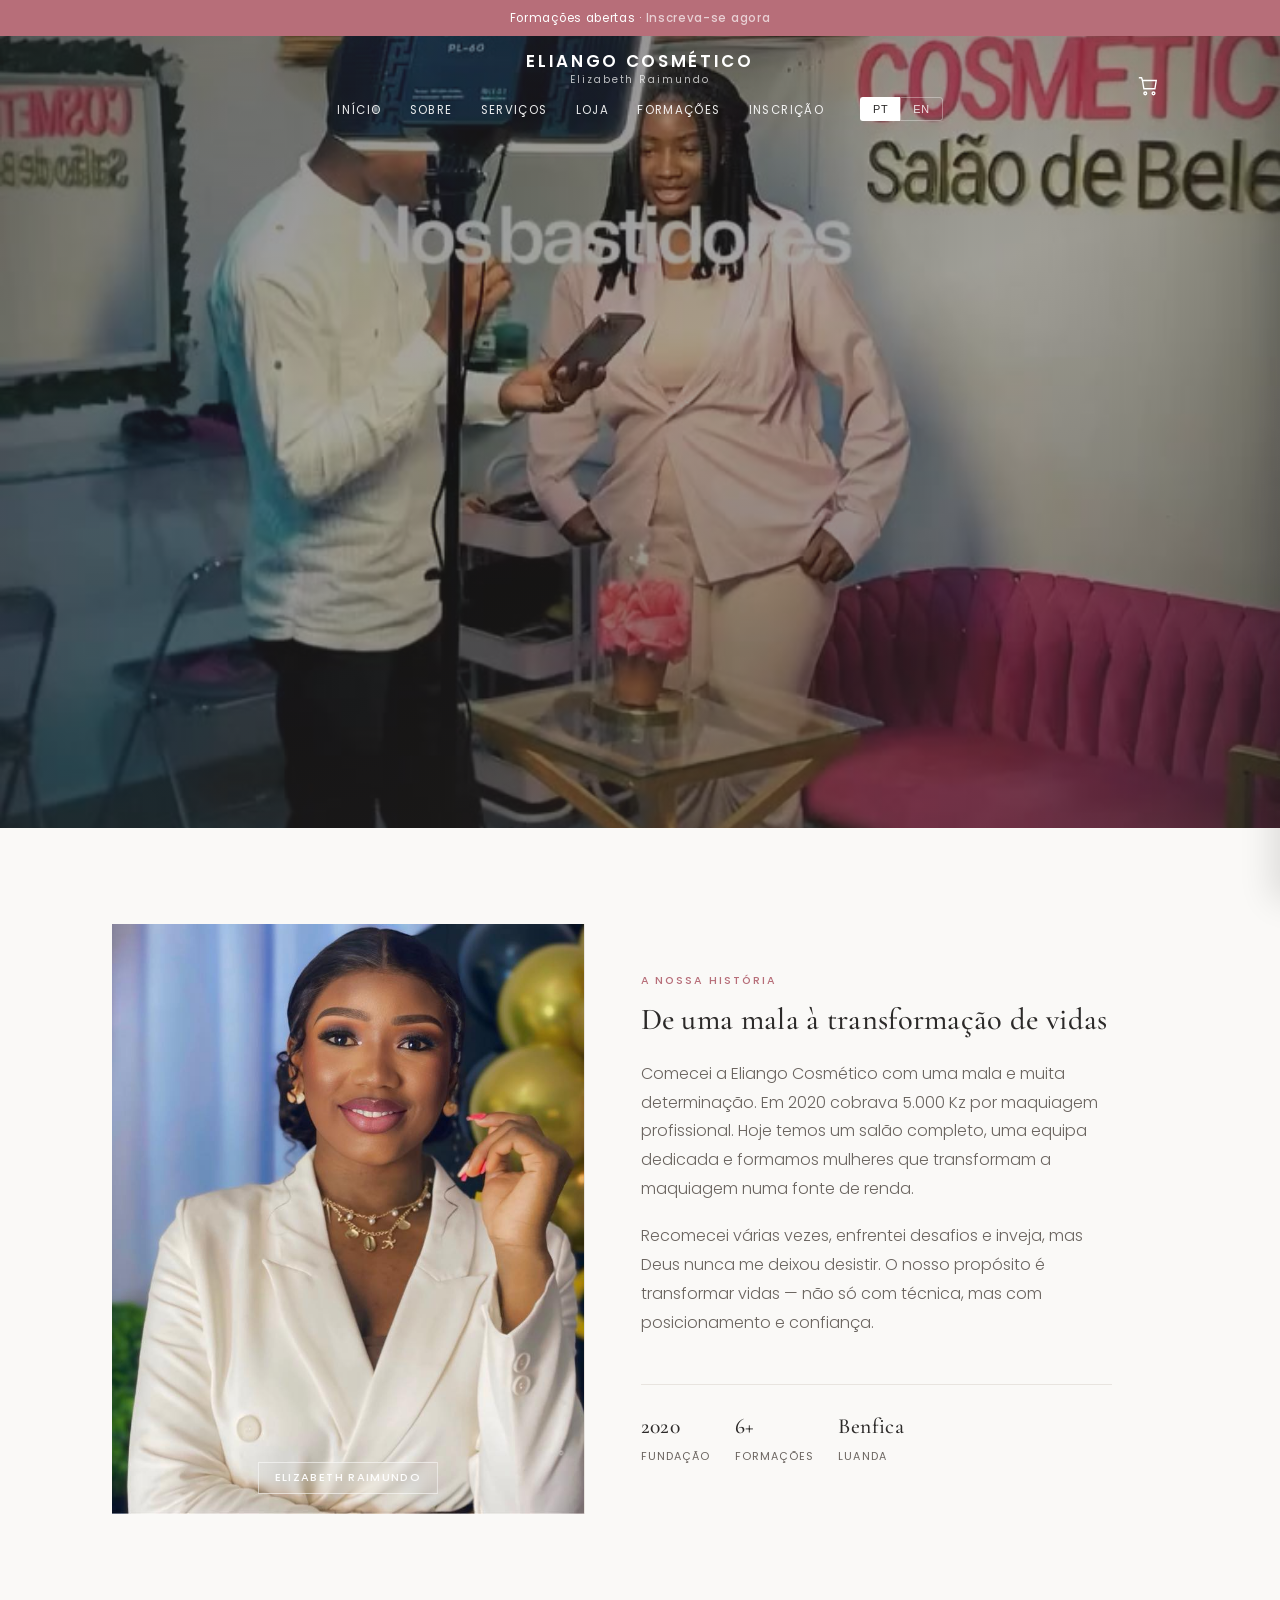
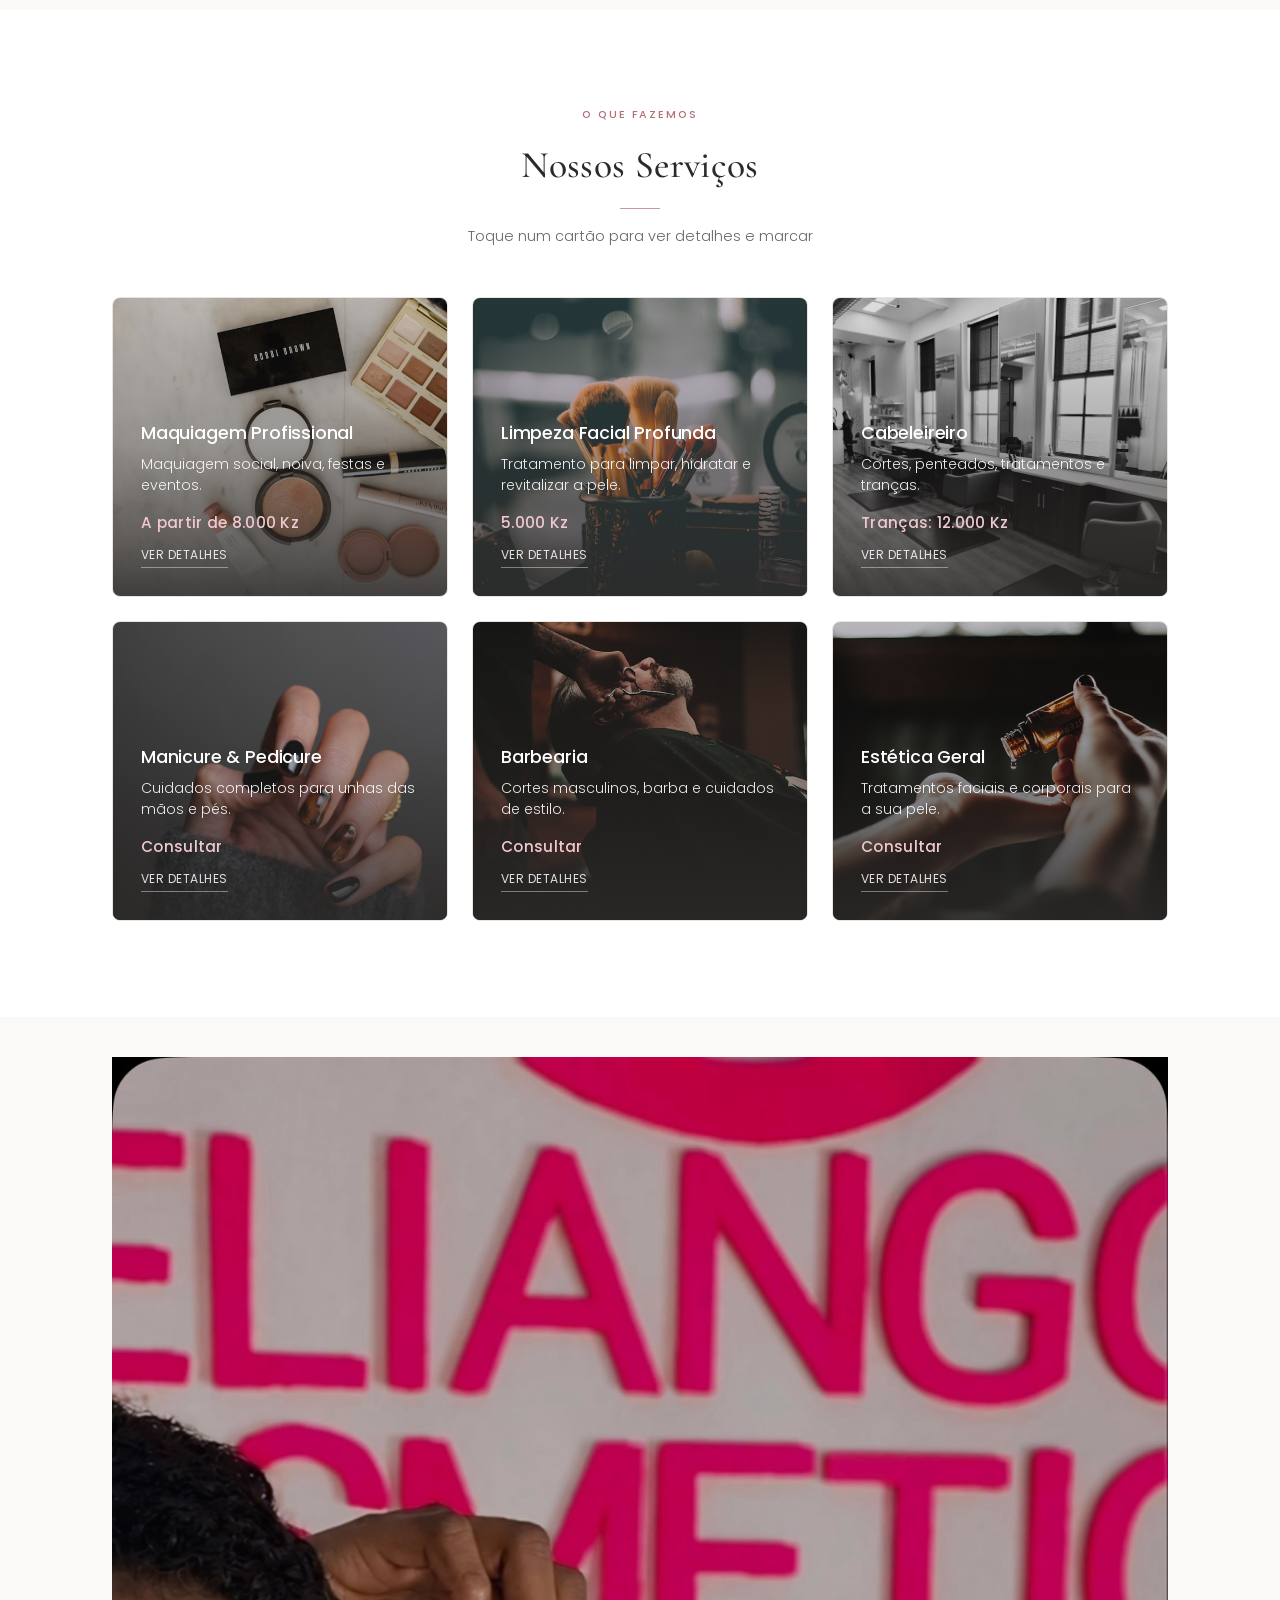
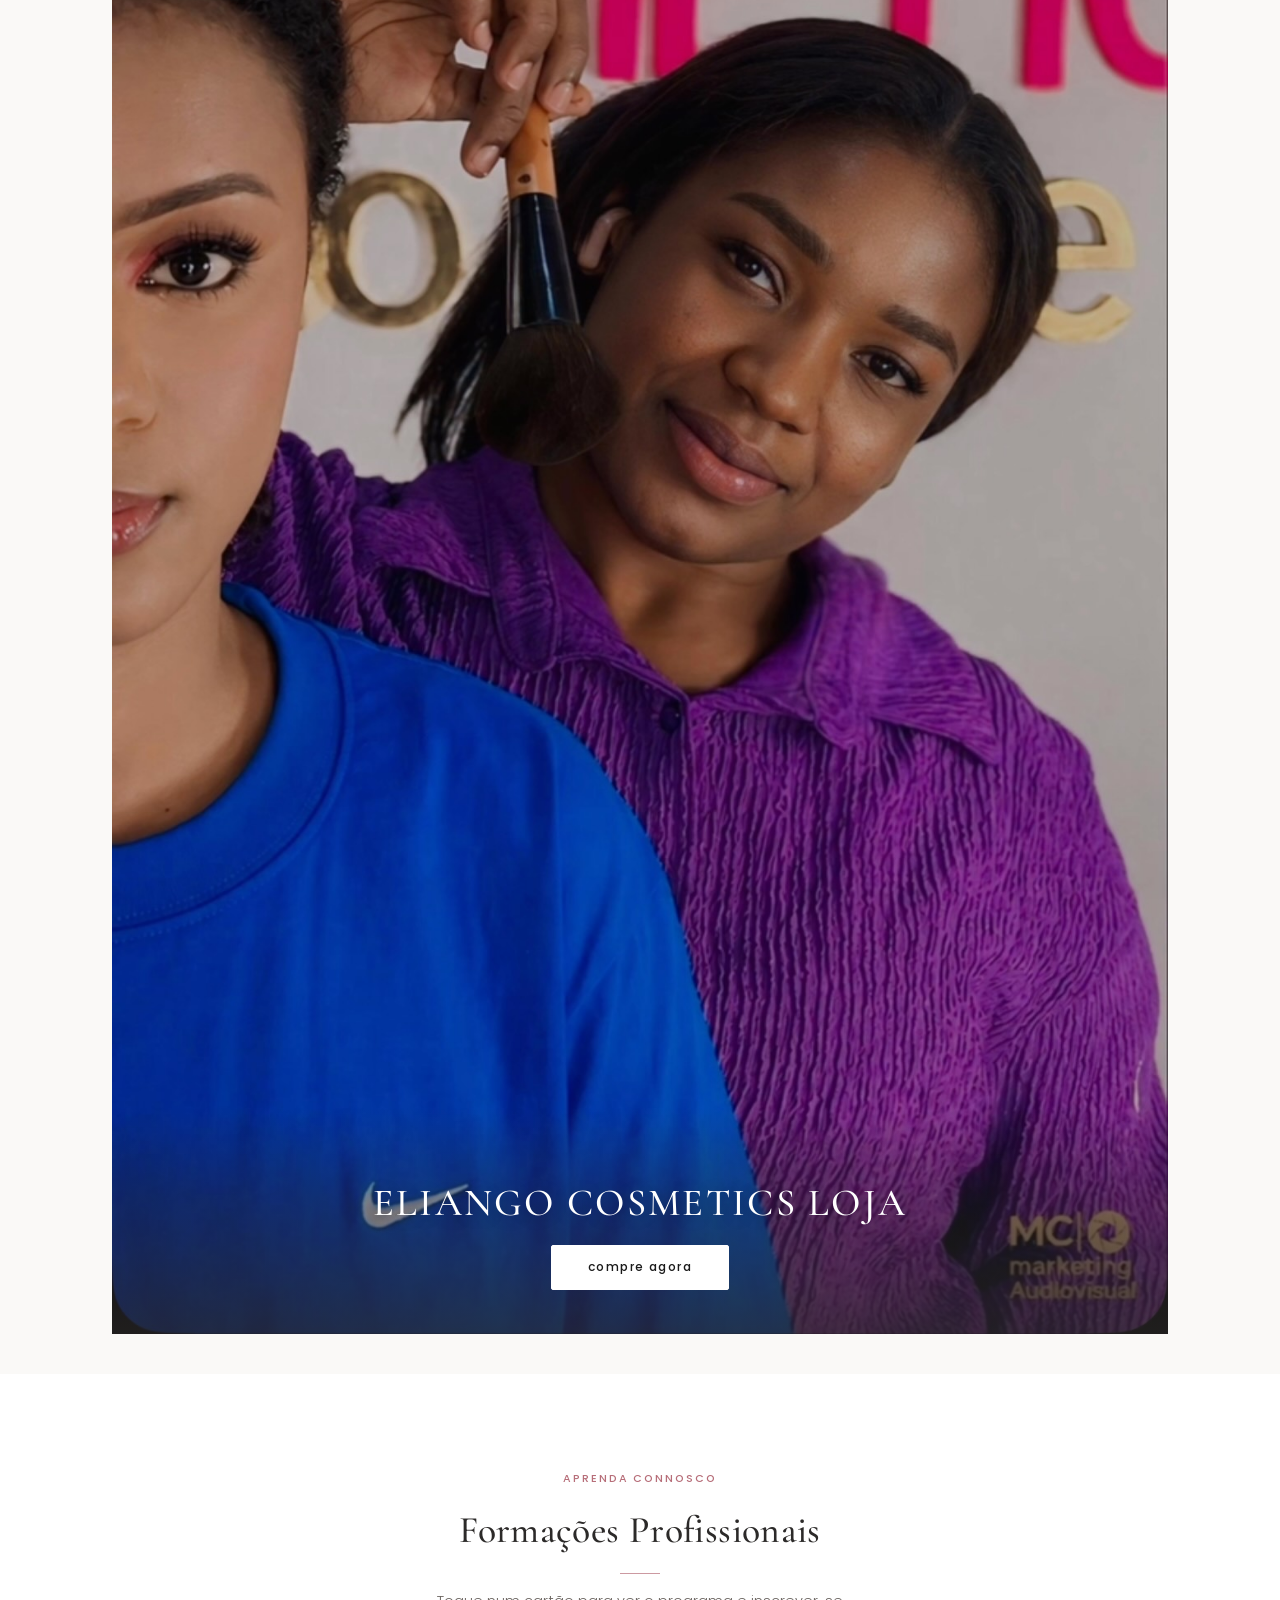
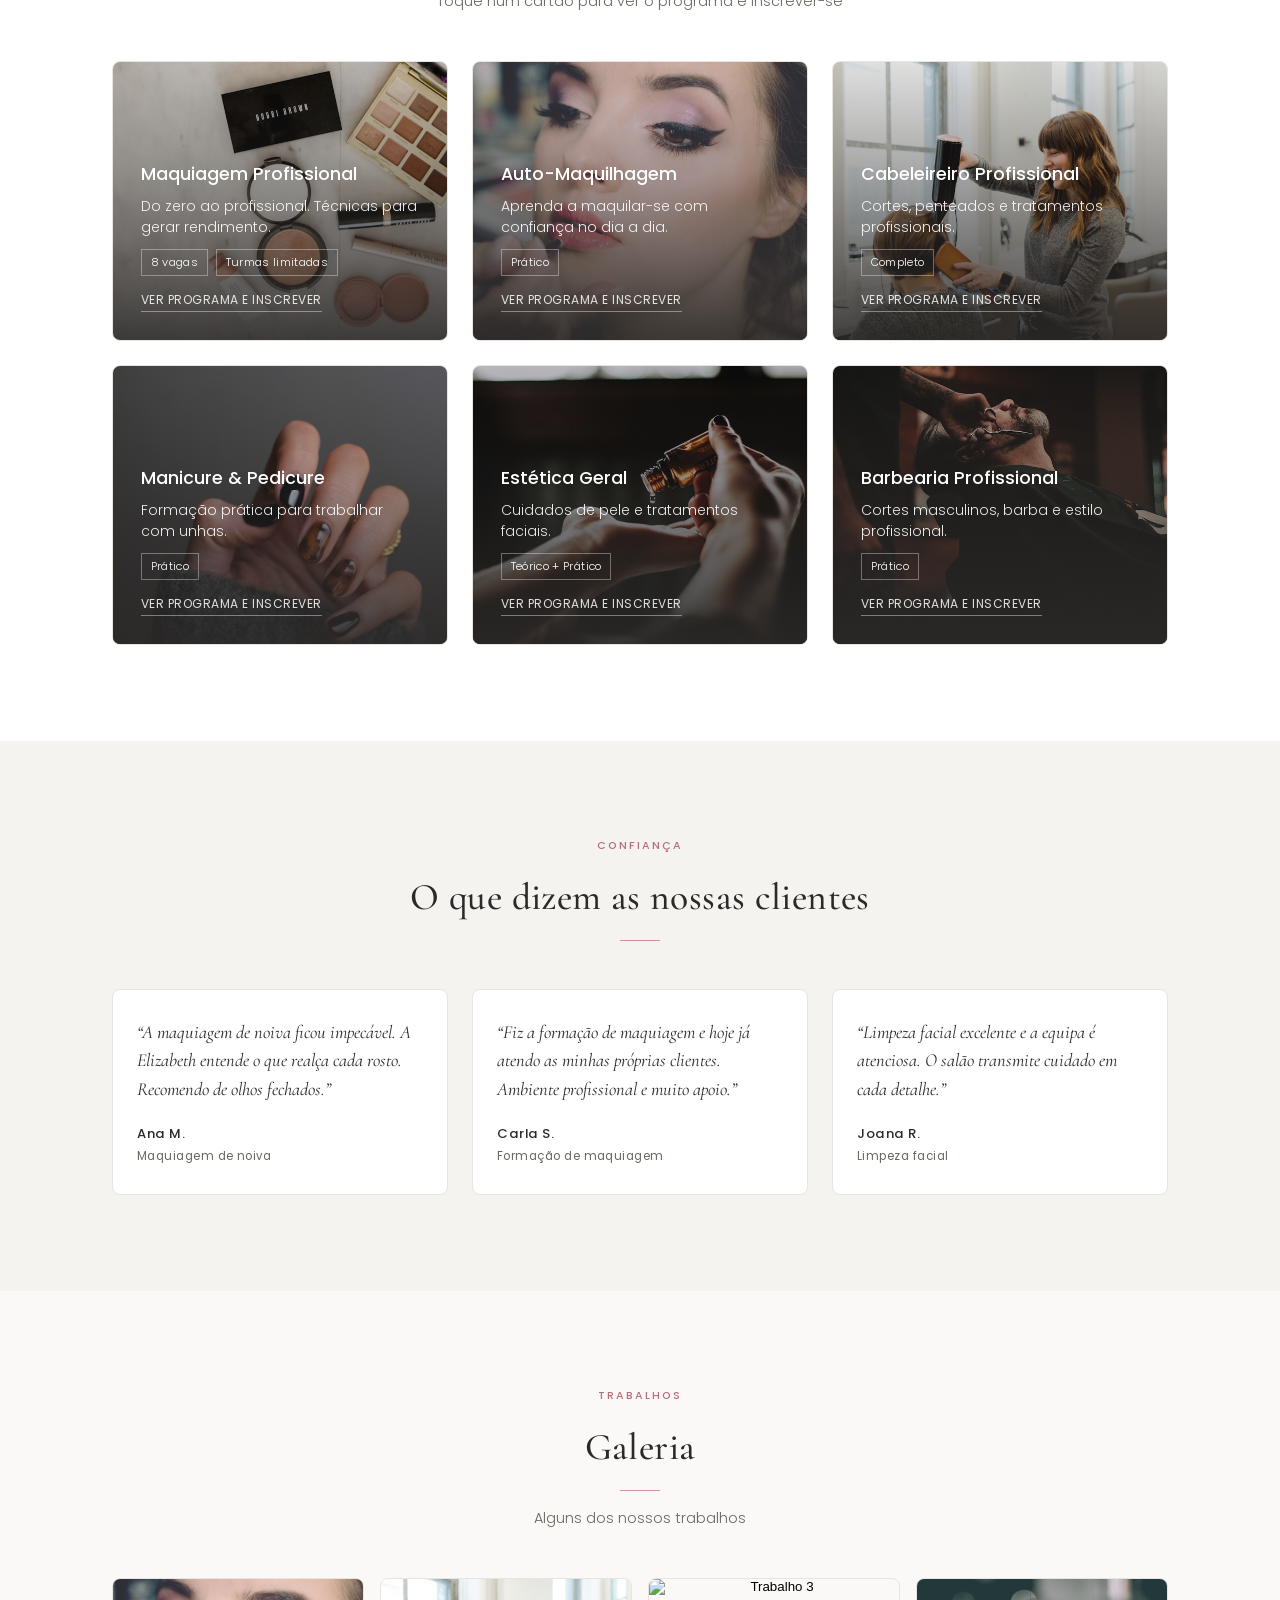
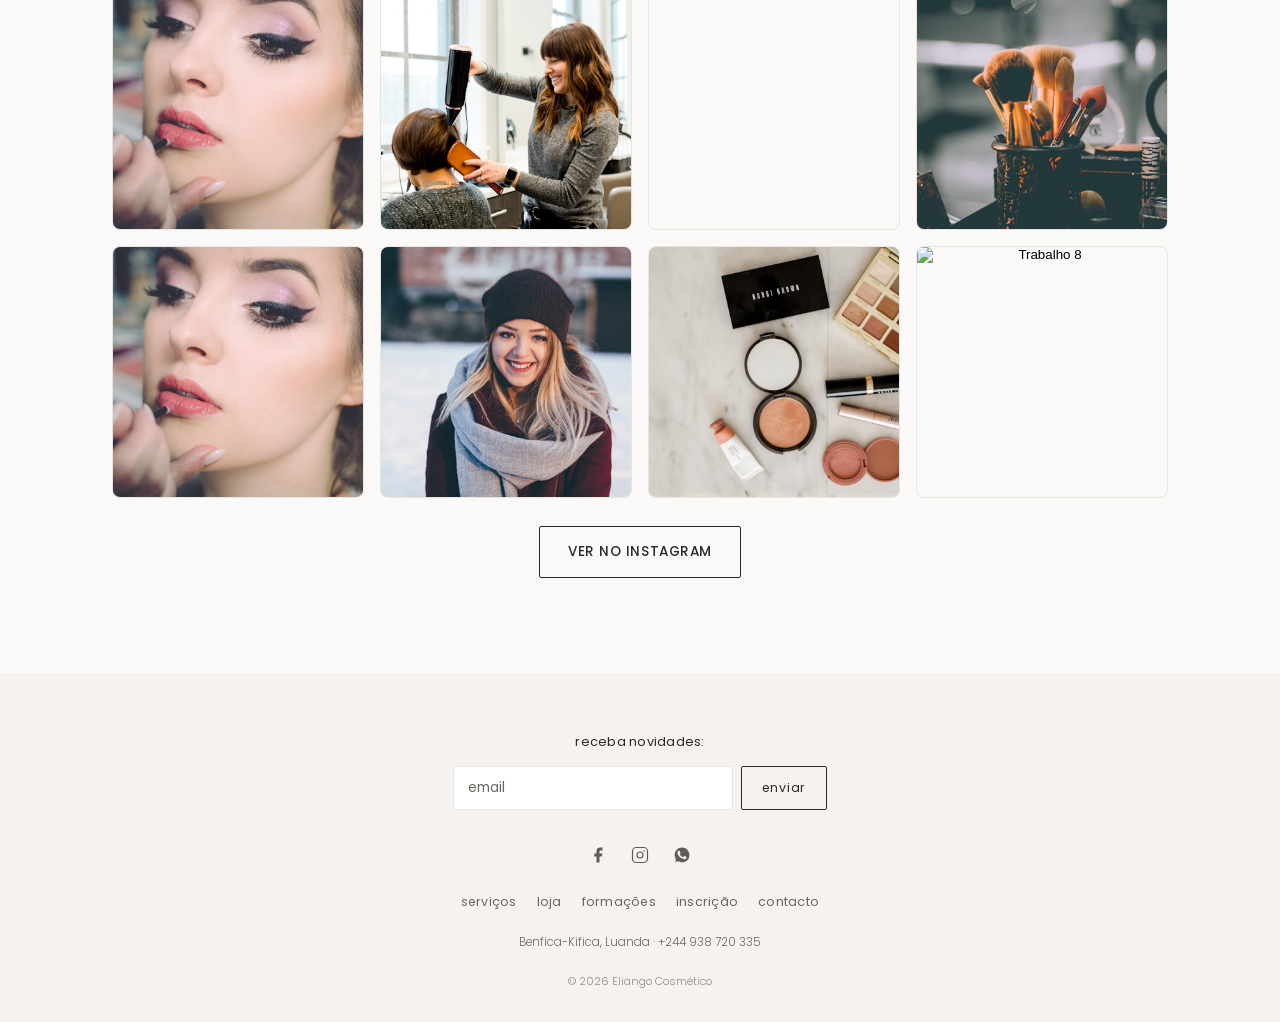
==== eliango-cosmetico 4/index.html @ fbddd666 "up" ====
<!DOCTYPE html>
<html lang="pt">
<head>
  <meta charset="UTF-8">
  <meta name="viewport" content="width=device-width, initial-scale=1.0">
  <title>Eliango Cosmético | Salão de Beleza - Benfica-Kifica, Luanda</title>
  <meta name="description" content="Eliango Cosmético - Maquiagem, Cabeleireiro, Estética e Formações profissionais em Benfica-Kifica, Luanda. Elevamos a sua autoestima.">
  <link rel="preconnect" href="https://fonts.googleapis.com">
  <link rel="preconnect" href="https://fonts.gstatic.com" crossorigin>
  <link href="https://fonts.googleapis.com/css2?family=Cormorant+Garamond:ital,wght@0,400;0,500;0,600;1,400&family=Poppins:wght@300;400;500;600&display=swap" rel="stylesheet">
  <link rel="stylesheet" href="css/style.css">
  <link rel="icon" href="images/logo.jpg">
</head>
<body>
  <!-- Announcement bar -->
  <div class="announce" id="announce">
    <a href="inscricao.html" class="announce-link">
      <span data-lang="pt">Formações abertas · <em>Inscreva-se agora</em></span>
      <span data-lang="en">Courses open · <em>Enrol now</em></span>
    </a>
  </div>

  <!-- Header -->
  <header class="header" id="header">
    <div class="header-inner">
      <button class="nav-toggle" aria-label="Menu" id="navToggle">
        <span></span><span></span><span></span>
      </button>

      <a href="index.html#inicio" class="brand">
        <span class="brand-name">Eliango Cosmético</span>
        <span class="brand-tag">Elizabeth Raimundo</span>
      </a>

      <nav class="nav-desktop" id="navDesktop">
        <ul>
          <li><a href="index.html#inicio" data-lang="pt">Início</a><a href="index.html#inicio" data-lang="en">Home</a></li>
          <li><a href="index.html#sobre" data-lang="pt">Sobre</a><a href="index.html#sobre" data-lang="en">About</a></li>
          <li><a href="index.html#servicos" data-lang="pt">Serviços</a><a href="index.html#servicos" data-lang="en">Services</a></li>
          <li><a href="produtos.html" data-lang="pt">Loja</a><a href="produtos.html" data-lang="en">Shop</a></li>
          <li><a href="index.html#formacoes" data-lang="pt">Formações</a><a href="index.html#formacoes" data-lang="en">Courses</a></li>
          <li><a href="inscricao.html" data-lang="pt">Inscrição</a><a href="inscricao.html" data-lang="en">Enrol</a></li>
        </ul>
        <div class="lang-toggle">
          <button class="lang-btn active" data-set-lang="pt">PT</button>
          <button class="lang-btn" data-set-lang="en">EN</button>
        </div>
      </nav>

      <button type="button" class="header-cart" id="cartToggle" aria-label="Carrinho">
        <svg width="22" height="22" viewBox="0 0 24 24" fill="none" stroke="currentColor" stroke-width="1.5" aria-hidden="true"><path d="M6 6h15l-1.5 9h-12z"/><circle cx="9" cy="20" r="1.5"/><circle cx="18" cy="20" r="1.5"/><path d="M6 6L5 3H2"/></svg>
        <span class="cart-badge" data-cart-count style="display:none">0</span>
      </button>
    </div>
  </header>

  <!-- Mobile left drawer -->
  <div class="drawer-overlay" id="drawerOverlay"></div>
  <aside class="drawer" id="drawer" aria-hidden="true">
    <div class="drawer-header">
      <a href="index.html#inicio" class="drawer-brand">
        <span class="brand-name">Eliango Cosmético</span>
        <span class="brand-tag">Elizabeth Raimundo</span>
      </a>
      <button class="drawer-close" id="drawerClose" aria-label="Close">
        <span></span><span></span>
      </button>
    </div>
    <nav class="drawer-nav">
      <ul>
        <li><a href="index.html#inicio" data-lang="pt">Início</a><a href="index.html#inicio" data-lang="en">Home</a></li>
        <li><a href="index.html#sobre" data-lang="pt">Sobre</a><a href="index.html#sobre" data-lang="en">About</a></li>
        <li><a href="index.html#servicos" data-lang="pt">Serviços</a><a href="index.html#servicos" data-lang="en">Services</a></li>
        <li><a href="produtos.html" data-lang="pt">Loja</a><a href="produtos.html" data-lang="en">Shop</a></li>
        <li><a href="index.html#formacoes" data-lang="pt">Formações</a><a href="index.html#formacoes" data-lang="en">Courses</a></li>
        <li><a href="inscricao.html" data-lang="pt">Inscrição</a><a href="inscricao.html" data-lang="en">Enrol</a></li>
        <li><a href="checkout.html" data-lang="pt">Carrinho</a><a href="checkout.html" data-lang="en">Cart</a></li>
      </ul>
    </nav>
    <div class="drawer-footer">
      <div class="lang-toggle">
        <button class="lang-btn active" data-set-lang="pt">PT</button>
        <button class="lang-btn" data-set-lang="en">EN</button>
      </div>
    </div>
  </aside>

  <!-- Hero -->
  <section class="hero" id="inicio">
    <video class="hero-bg hero-video"
      autoplay muted loop playsinline webkit-playsinline
      preload="auto" poster="images/hero-poster.jpg"
      disablepictureinpicture>
      <source src="images/hero-video.mp4" type="video/mp4">
      <source src="media/hero.mp4" type="video/mp4">
    </video>
    <img class="hero-bg hero-fallback" src="images/hero-poster.jpg" alt="Eliango Cosmético" hidden>
  </section>

  <!-- About -->
  <section class="section" id="sobre">
    <div class="container">
      <div class="about-grid reveal">
        <div class="about-photo">
          <img src="images/owner.jpg" alt="Elizabeth Raimundo - Fundadora" class="about-img">
          <span class="about-name">Elizabeth Raimundo</span>
        </div>
        <div class="about-text">
          <span class="eyebrow" data-lang="pt">A nossa história</span>
          <span class="eyebrow" data-lang="en">Our story</span>
          <h2 data-lang="pt">De uma mala à transformação de vidas</h2>
          <h2 data-lang="en">From a bag to transforming lives</h2>
          <p data-lang="pt">Comecei a Eliango Cosmético com uma mala e muita determinação. Em 2020 cobrava 5.000 Kz por maquiagem profissional. Hoje temos um salão completo, uma equipa dedicada e formamos mulheres que transformam a maquiagem numa fonte de renda.</p>
          <p data-lang="en">I started Eliango Cosmético with a bag and a lot of determination. In 2020 I charged 5,000 Kz for professional makeup. Today we have a full salon, a dedicated team and we train women who turn makeup into a source of income.</p>
          <p data-lang="pt">Recomecei várias vezes, enfrentei desafios e inveja, mas Deus nunca me deixou desistir. O nosso propósito é transformar vidas — não só com técnica, mas com posicionamento e confiança.</p>
          <p data-lang="en">I restarted several times, faced challenges and envy, but God never let me give up. Our purpose is to transform lives — not only with technique, but with positioning and confidence.</p>
          <div class="about-stats">
            <div class="stat">
              <span class="stat-num">2020</span>
              <span class="stat-label" data-lang="pt">Fundação</span>
              <span class="stat-label" data-lang="en">Founded</span>
            </div>
            <div class="stat">
              <span class="stat-num">6+</span>
              <span class="stat-label" data-lang="pt">Formações</span>
              <span class="stat-label" data-lang="en">Courses</span>
            </div>
            <div class="stat">
              <span class="stat-num">Benfica</span>
              <span class="stat-label" data-lang="pt">Luanda</span>
              <span class="stat-label" data-lang="en">Luanda</span>
            </div>
          </div>
        </div>
      </div>
    </div>
  </section>

  <!-- Services -->
  <section class="section" id="servicos">
    <div class="container">
      <div class="section-title reveal">
        <span class="eyebrow" data-lang="pt">O que fazemos</span>
        <span class="eyebrow" data-lang="en">What we do</span>
        <h2 data-lang="pt">Nossos Serviços</h2>
        <h2 data-lang="en">Our Services</h2>
        <div class="title-line"></div>
        <p data-lang="pt">Toque num cartão para ver detalhes e marcar</p>
        <p data-lang="en">Tap a card to see details and book</p>
      </div>
      <div class="services-grid reveal">
        <article class="service-card" data-details='{"titlePt":"Maquiagem Profissional","titleEn":"Professional Makeup","descPt":"Maquiagem social, noiva, festas e eventos. Técnicas profissionais para realçar a sua beleza natural com acabamento impecável.","descEn":"Social, bridal, party and event makeup. Professional techniques to enhance your natural beauty with an impeccable finish.","price":"A partir de 8.000 Kz","img":"images/makeup.jpg","detailsPt":["Maquiagem social e de festa","Maquiagem de noiva","Maquiagem para sessões fotográficas","Produtos profissionais de longa duração","Consulta de estilo incluída"],"detailsEn":["Social and party makeup","Bridal makeup","Makeup for photo shoots","Long-lasting professional products","Style consultation included"]}'>
          <img class="bg" src="images/makeup.jpg" alt="Maquiagem profissional" loading="lazy">
          <div class="service-body">
            <h3 data-lang="pt">Maquiagem Profissional</h3>
            <h3 data-lang="en">Professional Makeup</h3>
            <p data-lang="pt">Maquiagem social, noiva, festas e eventos.</p>
            <p data-lang="en">Social, bridal, party and event makeup.</p>
            <div class="service-price">A partir de 8.000 Kz</div>
            <span class="service-more" data-lang="pt">Ver detalhes</span>
            <span class="service-more" data-lang="en">See details</span>
          </div>
        </article>

        <article class="service-card" data-details='{"titlePt":"Limpeza Facial Profunda","titleEn":"Deep Facial Cleansing","descPt":"Tratamento completo para limpar, hidratar e revitalizar a pele. Ideal para todos os tipos de pele.","descEn":"Complete treatment to cleanse, hydrate and revitalize the skin. Ideal for all skin types.","price":"5.000 Kz","img":"images/facial.jpg","detailsPt":["Limpeza profunda dos poros","Esfoliação suave","Máscara hidratante","Massagem facial relaxante","Recomendações de cuidados em casa"],"detailsEn":["Deep pore cleansing","Gentle exfoliation","Hydrating mask","Relaxing facial massage","Home care recommendations"]}'>
          <img class="bg" src="images/facial.jpg" alt="Limpeza facial" loading="lazy">
          <div class="service-body">
            <h3 data-lang="pt">Limpeza Facial Profunda</h3>
            <h3 data-lang="en">Deep Facial Cleansing</h3>
            <p data-lang="pt">Tratamento para limpar, hidratar e revitalizar a pele.</p>
            <p data-lang="en">Treatment to cleanse, hydrate and revitalize the skin.</p>
            <div class="service-price">5.000 Kz</div>
            <span class="service-more" data-lang="pt">Ver detalhes</span>
            <span class="service-more" data-lang="en">See details</span>
          </div>
        </article>

        <article class="service-card" data-details='{"titlePt":"Cabeleireiro","titleEn":"Hairdressing","descPt":"Cortes, penteados, tratamentos e tranças. Cabelo saudável e estiloso com profissionais experientes.","descEn":"Cuts, hairstyles, treatments and braids. Healthy and stylish hair with experienced professionals.","price":"Tranças: 12.000 Kz","img":"images/hair.jpg","detailsPt":["Cortes femininos e masculinos","Penteados para eventos","Tranças e penteados afro","Tratamentos capilares","Consulta de estilo"],"detailsEn":["Women and men cuts","Event hairstyles","Braids and afro styles","Hair treatments","Style consultation"]}'>
          <img class="bg" src="images/hair.jpg" alt="Cabeleireiro" loading="lazy">
          <div class="service-body">
            <h3 data-lang="pt">Cabeleireiro</h3>
            <h3 data-lang="en">Hairdressing</h3>
            <p data-lang="pt">Cortes, penteados, tratamentos e tranças.</p>
            <p data-lang="en">Cuts, hairstyles, treatments and braids.</p>
            <div class="service-price">Tranças: 12.000 Kz</div>
            <span class="service-more" data-lang="pt">Ver detalhes</span>
            <span class="service-more" data-lang="en">See details</span>
          </div>
        </article>

        <article class="service-card" data-details='{"titlePt":"Manicure & Pedicure","titleEn":"Manicure & Pedicure","descPt":"Cuidados completos para unhas das mãos e pés. Acabamento profissional e higiénico.","descEn":"Complete care for hands and feet nails. Professional and hygienic finish.","price":"Consultar preço","img":"images/manicure.jpg","detailsPt":["Manicure clássica e gel","Pedicure completa","Tratamento de cutículas","Esmaltação de longa duração","Ambiente higiénico"],"detailsEn":["Classic and gel manicure","Full pedicure","Cuticle treatment","Long-lasting polish","Hygienic environment"]}'>
          <img class="bg" src="images/manicure.jpg" alt="Manicure e pedicure" loading="lazy">
          <div class="service-body">
            <h3 data-lang="pt">Manicure &amp; Pedicure</h3>
            <h3 data-lang="en">Manicure &amp; Pedicure</h3>
            <p data-lang="pt">Cuidados completos para unhas das mãos e pés.</p>
            <p data-lang="en">Complete care for hands and feet nails.</p>
            <div class="service-price" data-lang="pt">Consultar</div>
            <div class="service-price" data-lang="en">On request</div>
            <span class="service-more" data-lang="pt">Ver detalhes</span>
            <span class="service-more" data-lang="en">See details</span>
          </div>
        </article>

        <article class="service-card" data-details='{"titlePt":"Barbearia","titleEn":"Barbershop","descPt":"Cortes masculinos, barba e cuidados de estilo para homens. Ambiente profissional e acolhedor.","descEn":"Men cuts, beard and style care. Professional and welcoming environment.","price":"Consultar preço","img":"images/barber.jpg","detailsPt":["Corte masculino clássico e moderno","Aparação e desenho de barba","Tratamentos de pele masculina","Acabamento com toalha quente","Consulta de estilo"],"detailsEn":["Classic and modern men cuts","Beard trim and design","Men skin treatments","Hot towel finish","Style consultation"]}'>
          <img class="bg" src="images/barber.jpg" alt="Barbearia" loading="lazy">
          <div class="service-body">
            <h3 data-lang="pt">Barbearia</h3>
            <h3 data-lang="en">Barbershop</h3>
            <p data-lang="pt">Cortes masculinos, barba e cuidados de estilo.</p>
            <p data-lang="en">Men cuts, beard and style care.</p>
            <div class="service-price" data-lang="pt">Consultar</div>
            <div class="service-price" data-lang="en">On request</div>
            <span class="service-more" data-lang="pt">Ver detalhes</span>
            <span class="service-more" data-lang="en">See details</span>
          </div>
        </article>

        <article class="service-card" data-details='{"titlePt":"Estética Geral","titleEn":"General Aesthetics","descPt":"Tratamentos faciais e corporais para cuidar da sua pele e bem-estar com técnicas profissionais.","descEn":"Facial and body treatments to care for your skin and well-being with professional techniques.","price":"Consultar preço","img":"images/aesthetics.jpg","detailsPt":["Tratamentos faciais personalizados","Cuidados de pele","Protocolos de hidratação","Avaliação de pele","Plano de cuidados contínuos"],"detailsEn":["Personalized facial treatments","Skin care","Hydration protocols","Skin assessment","Ongoing care plan"]}'>
          <img class="bg" src="images/aesthetics.jpg" alt="Estética" loading="lazy">
          <div class="service-body">
            <h3 data-lang="pt">Estética Geral</h3>
            <h3 data-lang="en">General Aesthetics</h3>
            <p data-lang="pt">Tratamentos faciais e corporais para a sua pele.</p>
            <p data-lang="en">Facial and body treatments for your skin.</p>
            <div class="service-price" data-lang="pt">Consultar</div>
            <div class="service-price" data-lang="en">On request</div>
            <span class="service-more" data-lang="pt">Ver detalhes</span>
            <span class="service-more" data-lang="en">See details</span>
          </div>
        </article>
      </div>
    </div>
  </section>

  <!-- Shop teaser -->
  <section class="section section-shop" id="loja">
    <div class="container">
      <a href="produtos.html" class="shop-card reveal">
        <img src="images/loja-card.jpg" alt="Eliango Cosmetics Loja" class="shop-card-bg" loading="lazy">
        <div class="shop-card-overlay">
          <h2>Eliango Cosmetics Loja</h2>
          <span class="btn btn-primary btn-shop" data-lang="pt">Compre agora</span>
          <span class="btn btn-primary btn-shop" data-lang="en">Shop now</span>
        </div>
      </a>
    </div>
  </section>

  <!-- Courses -->
  <section class="section" id="formacoes">
    <div class="container">
      <div class="section-title reveal">
        <span class="eyebrow" data-lang="pt">Aprenda connosco</span>
        <span class="eyebrow" data-lang="en">Learn with us</span>
        <h2 data-lang="pt">Formações Profissionais</h2>
        <h2 data-lang="en">Professional Courses</h2>
        <div class="title-line"></div>
        <p data-lang="pt">Toque num cartão para ver o programa e inscrever-se</p>
        <p data-lang="en">Tap a card to see the program and enroll</p>
      </div>
      <div class="courses-grid reveal">
        <article class="course-card" data-details='{"titlePt":"Maquiagem Profissional","titleEn":"Professional Makeup","descPt":"Do zero ao profissional. Técnicas completas para começar a trabalhar e gerar rendimento com maquiagem.","descEn":"From zero to professional. Complete techniques to start working and generate income with makeup.","schedulePt":"Turmas limitadas · 8 vagas","scheduleEn":"Limited classes · 8 spots","img":"images/course-makeup.jpg","detailsPt":["Teoria e prática de maquiagem","Maquiagem social e noiva","Produtos e ferramentas profissionais","Posicionamento e precificação","Certificado de participação"],"detailsEn":["Makeup theory and practice","Social and bridal makeup","Professional products and tools","Positioning and pricing","Participation certificate"]}'>
          <img class="bg" src="images/course-makeup.jpg" alt="Formação maquiagem" loading="lazy">
          <div class="course-body">
            <h3 data-lang="pt">Maquiagem Profissional</h3>
            <h3 data-lang="en">Professional Makeup</h3>
            <p data-lang="pt">Do zero ao profissional. Técnicas para gerar rendimento.</p>
            <p data-lang="en">From zero to professional. Techniques to generate income.</p>
            <div class="course-meta-inline">
              <span data-lang="pt">8 vagas</span>
              <span data-lang="en">8 spots</span>
              <span data-lang="pt">Turmas limitadas</span>
              <span data-lang="en">Limited classes</span>
            </div>
            <span class="course-more" data-lang="pt">Ver programa e inscrever</span>
            <span class="course-more" data-lang="en">See program and enroll</span>
          </div>
        </article>

        <article class="course-card" data-details='{"titlePt":"Auto-Maquilhagem","titleEn":"Self-Makeup","descPt":"Aprenda a maquilar-se com confiança no dia a dia e para ocasiões especiais.","descEn":"Learn to do your own makeup with confidence for everyday and special occasions.","schedulePt":"Horário: 10h–12h / 12h–14h","scheduleEn":"Schedule: 10h–12h / 12h–14h","img":"images/course-self.jpg","detailsPt":["Rotina de maquiagem diária","Maquiagem para eventos","Escolha de produtos","Técnicas de pele e olhos","Prática supervisionada"],"detailsEn":["Daily makeup routine","Event makeup","Product selection","Skin and eye techniques","Supervised practice"]}'>
          <img class="bg" src="images/course-self.jpg" alt="Auto-maquilhagem" loading="lazy">
          <div class="course-body">
            <h3 data-lang="pt">Auto-Maquilhagem</h3>
            <h3 data-lang="en">Self-Makeup</h3>
            <p data-lang="pt">Aprenda a maquilar-se com confiança no dia a dia.</p>
            <p data-lang="en">Learn to do your own makeup with confidence every day.</p>
            <div class="course-meta-inline">
              <span data-lang="pt">Prático</span>
              <span data-lang="en">Practical</span>
            </div>
            <span class="course-more" data-lang="pt">Ver programa e inscrever</span>
            <span class="course-more" data-lang="en">See program and enroll</span>
          </div>
        </article>

        <article class="course-card" data-details='{"titlePt":"Cabeleireiro Profissional","titleEn":"Professional Hairdressing","descPt":"Cortes, penteados, tratamentos e técnicas profissionais de cabelo.","descEn":"Cuts, hairstyles, treatments and professional hair techniques.","schedulePt":"Horário: 10h–12h / 12h–14h","scheduleEn":"Schedule: 10h–12h / 12h–14h","img":"images/course-hair.jpg","detailsPt":["Cortes e penteados","Tranças e estilos afro","Tratamentos capilares","Higiene e segurança","Prática em modelos"],"detailsEn":["Cuts and hairstyles","Braids and afro styles","Hair treatments","Hygiene and safety","Practice on models"]}'>
          <img class="bg" src="images/course-hair.jpg" alt="Cabeleireiro" loading="lazy">
          <div class="course-body">
            <h3 data-lang="pt">Cabeleireiro Profissional</h3>
            <h3 data-lang="en">Professional Hairdressing</h3>
            <p data-lang="pt">Cortes, penteados e tratamentos profissionais.</p>
            <p data-lang="en">Professional cuts, hairstyles and treatments.</p>
            <div class="course-meta-inline">
              <span data-lang="pt">Completo</span>
              <span data-lang="en">Complete</span>
            </div>
            <span class="course-more" data-lang="pt">Ver programa e inscrever</span>
            <span class="course-more" data-lang="en">See program and enroll</span>
          </div>
        </article>

        <article class="course-card" data-details='{"titlePt":"Manicure & Pedicure","titleEn":"Manicure & Pedicure","descPt":"Formação prática para trabalhar com unhas de forma profissional e higiénica.","descEn":"Practical training to work with nails professionally and hygienically.","schedulePt":"Horário: 10h–12h / 12h–14h","scheduleEn":"Schedule: 10h–12h / 12h–14h","img":"images/course-nails.jpg","detailsPt":["Manicure e pedicure clássica","Técnicas de esmaltação","Cuidados de cutículas","Higiene e esterilização","Atendimento ao cliente"],"detailsEn":["Classic manicure and pedicure","Polishing techniques","Cuticle care","Hygiene and sterilization","Client service"]}'>
          <img class="bg" src="images/course-nails.jpg" alt="Manicure" loading="lazy">
          <div class="course-body">
            <h3 data-lang="pt">Manicure &amp; Pedicure</h3>
            <h3 data-lang="en">Manicure &amp; Pedicure</h3>
            <p data-lang="pt">Formação prática para trabalhar com unhas.</p>
            <p data-lang="en">Practical training to work with nails.</p>
            <div class="course-meta-inline">
              <span data-lang="pt">Prático</span>
              <span data-lang="en">Practical</span>
            </div>
            <span class="course-more" data-lang="pt">Ver programa e inscrever</span>
            <span class="course-more" data-lang="en">See program and enroll</span>
          </div>
        </article>

        <article class="course-card" data-details='{"titlePt":"Estética Geral","titleEn":"General Aesthetics","descPt":"Cuidados de pele, tratamentos faciais e bases de estética profissional.","descEn":"Skin care, facial treatments and professional aesthetics foundations.","schedulePt":"Teórico + Prático","scheduleEn":"Theory + Practice","img":"images/course-aesthetics.jpg","detailsPt":["Anatomia básica da pele","Limpeza e tratamentos faciais","Protocolos de hidratação","Ética profissional","Prática supervisionada"],"detailsEn":["Basic skin anatomy","Cleansing and facial treatments","Hydration protocols","Professional ethics","Supervised practice"]}'>
          <img class="bg" src="images/course-aesthetics.jpg" alt="Estética" loading="lazy">
          <div class="course-body">
            <h3 data-lang="pt">Estética Geral</h3>
            <h3 data-lang="en">General Aesthetics</h3>
            <p data-lang="pt">Cuidados de pele e tratamentos faciais.</p>
            <p data-lang="en">Skin care and facial treatments.</p>
            <div class="course-meta-inline">
              <span data-lang="pt">Teórico + Prático</span>
              <span data-lang="en">Theory + Practice</span>
            </div>
            <span class="course-more" data-lang="pt">Ver programa e inscrever</span>
            <span class="course-more" data-lang="en">See program and enroll</span>
          </div>
        </article>

        <article class="course-card" data-details='{"titlePt":"Barbearia Profissional","titleEn":"Professional Barbershop","descPt":"Cortes masculinos, barba e estilo para o mercado da barbearia.","descEn":"Men cuts, beard and style for the barbershop market.","schedulePt":"Horário: 10h–12h / 12h–14h","scheduleEn":"Schedule: 10h–12h / 12h–14h","img":"images/course-barber.jpg","detailsPt":["Cortes masculinos clássicos e modernos","Técnicas de barba","Atendimento e postura","Higiene e ferramentas","Prática em modelos"],"detailsEn":["Classic and modern men cuts","Beard techniques","Service and posture","Hygiene and tools","Practice on models"]}'>
          <img class="bg" src="images/course-barber.jpg" alt="Barbearia" loading="lazy">
          <div class="course-body">
            <h3 data-lang="pt">Barbearia Profissional</h3>
            <h3 data-lang="en">Professional Barbershop</h3>
            <p data-lang="pt">Cortes masculinos, barba e estilo profissional.</p>
            <p data-lang="en">Professional men cuts, beard and style.</p>
            <div class="course-meta-inline">
              <span data-lang="pt">Prático</span>
              <span data-lang="en">Practical</span>
            </div>
            <span class="course-more" data-lang="pt">Ver programa e inscrever</span>
            <span class="course-more" data-lang="en">See program and enroll</span>
          </div>
        </article>
      </div>
    </div>
  </section>

  <!-- Testimonials -->
  <section class="section section-testimonials" id="depoimentos">
    <div class="container">
      <div class="section-title reveal">
        <span class="eyebrow" data-lang="pt">Confiança</span>
        <span class="eyebrow" data-lang="en">Trust</span>
        <h2 data-lang="pt">O que dizem as nossas clientes</h2>
        <h2 data-lang="en">What our clients say</h2>
        <div class="title-line"></div>
      </div>
      <div class="testimonials-grid reveal">
        <blockquote class="testimonial">
          <p data-lang="pt">“A maquiagem de noiva ficou impecável. A Elizabeth entende o que realça cada rosto. Recomendo de olhos fechados.”</p>
          <p data-lang="en">“The bridal makeup was flawless. Elizabeth knows what enhances every face. I recommend her without hesitation.”</p>
          <footer>
            <strong>Ana M.</strong>
            <span data-lang="pt">Maquiagem de noiva</span>
            <span data-lang="en">Bridal makeup</span>
          </footer>
        </blockquote>
        <blockquote class="testimonial">
          <p data-lang="pt">“Fiz a formação de maquiagem e hoje já atendo as minhas próprias clientes. Ambiente profissional e muito apoio.”</p>
          <p data-lang="en">“I took the makeup course and now I already serve my own clients. Professional environment and great support.”</p>
          <footer>
            <strong>Carla S.</strong>
            <span data-lang="pt">Formação de maquiagem</span>
            <span data-lang="en">Makeup course</span>
          </footer>
        </blockquote>
        <blockquote class="testimonial">
          <p data-lang="pt">“Limpeza facial excelente e a equipa é atenciosa. O salão transmite cuidado em cada detalhe.”</p>
          <p data-lang="en">“Excellent facial and the team is attentive. The salon shows care in every detail.”</p>
          <footer>
            <strong>Joana R.</strong>
            <span data-lang="pt">Limpeza facial</span>
            <span data-lang="en">Facial cleansing</span>
          </footer>
        </blockquote>
      </div>
    </div>
  </section>

  <!-- Gallery -->
  <section class="section" id="galeria">
    <div class="container">
      <div class="section-title reveal">
        <span class="eyebrow" data-lang="pt">Trabalhos</span>
        <span class="eyebrow" data-lang="en">Work</span>
        <h2 data-lang="pt">Galeria</h2>
        <h2 data-lang="en">Gallery</h2>
        <div class="title-line"></div>
        <p data-lang="pt">Alguns dos nossos trabalhos</p>
        <p data-lang="en">Some of our work</p>
      </div>
      <div class="gallery-grid reveal">
        <button type="button" class="gallery-item" data-src="images/gallery1.jpg" aria-label="Ver foto 1"><img src="images/gallery1.jpg" alt="Trabalho 1" loading="lazy"></button>
        <button type="button" class="gallery-item" data-src="images/gallery2.jpg" aria-label="Ver foto 2"><img src="images/gallery2.jpg" alt="Trabalho 2" loading="lazy"></button>
        <button type="button" class="gallery-item" data-src="images/gallery3.jpg" aria-label="Ver foto 3"><img src="images/gallery3.jpg" alt="Trabalho 3" loading="lazy"></button>
        <button type="button" class="gallery-item" data-src="images/gallery4.jpg" aria-label="Ver foto 4"><img src="images/gallery4.jpg" alt="Trabalho 4" loading="lazy"></button>
        <button type="button" class="gallery-item" data-src="images/gallery5.jpg" aria-label="Ver foto 5"><img src="images/gallery5.jpg" alt="Trabalho 5" loading="lazy"></button>
        <button type="button" class="gallery-item" data-src="images/gallery6.jpg" aria-label="Ver foto 6"><img src="images/gallery6.jpg" alt="Trabalho 6" loading="lazy"></button>
        <button type="button" class="gallery-item" data-src="images/gallery7.jpg" aria-label="Ver foto 7"><img src="images/gallery7.jpg" alt="Trabalho 7" loading="lazy"></button>
        <button type="button" class="gallery-item" data-src="images/gallery8.jpg" aria-label="Ver foto 8"><img src="images/gallery8.jpg" alt="Trabalho 8" loading="lazy"></button>
      </div>
      <div class="gallery-cta">
        <a href="https://www.instagram.com/eliangocosmetico/" target="_blank" rel="noopener" class="btn btn-outline-dark" data-lang="pt">Ver no Instagram</a>
        <a href="https://www.instagram.com/eliangocosmetico/" target="_blank" rel="noopener" class="btn btn-outline-dark" data-lang="en">See on Instagram</a>
      </div>
    </div>
  </section>

  <!-- Footer -->
  
  <!-- Mini cart panel -->
  <div class="cart-panel-overlay" id="cartPanelOverlay"></div>
  <aside class="cart-panel" id="cartPanel" aria-hidden="true">
    <div class="cart-panel-header">
      <h3 data-lang="pt">Carrinho</h3>
      <h3 data-lang="en">Cart</h3>
      <button type="button" class="cart-panel-close" id="cartPanelClose" aria-label="Close">&times;</button>
    </div>
    <div class="cart-panel-body" id="cartPanelBody"></div>
    <div class="cart-panel-footer" id="cartPanelFooter">
      <div class="sub">
        <span data-lang="pt">Subtotal</span>
        <span data-lang="en">Subtotal</span>
        <strong id="cartPanelSubtotal">0 Kz</strong>
      </div>
      <a href="checkout.html" class="btn btn-primary" data-lang="pt">Finalizar pedido</a>
      <a href="checkout.html" class="btn btn-primary" data-lang="en">Checkout</a>
      <button type="button" class="btn btn-outline" id="cartPanelContinue" data-lang="pt">Continuar a comprar</button>
      <button type="button" class="btn btn-outline" id="cartPanelContinueEn" data-lang="en">Continue shopping</button>
    </div>
  </aside>

  <footer class="footer">
    <div class="container footer-inner">
      <div class="footer-signup">
        <p class="footer-signup-label" data-lang="pt">receba novidades:</p>
        <p class="footer-signup-label" data-lang="en">sign up for updates:</p>
        <form class="footer-signup-form" id="footerSignup">
          <input type="email" name="email" required placeholder="email" data-ph-pt="email" data-ph-en="email address" aria-label="Email">
          <button type="submit" data-lang="pt">enviar</button>
          <button type="submit" data-lang="en">submit</button>
        </form>
      </div>

      <div class="footer-socials">
        <a href="https://www.facebook.com/profile.php?id=100077515462072" target="_blank" rel="noopener" aria-label="Facebook">
          <svg width="18" height="18" viewBox="0 0 24 24" fill="currentColor" aria-hidden="true"><path d="M18 2h-3a5 5 0 0 0-5 5v3H7v4h3v8h4v-8h3l1-4h-4V7a1 1 0 0 1 1-1h3z"/></svg>
        </a>
        <a href="https://www.instagram.com/eliangocosmetico/" target="_blank" rel="noopener" aria-label="Instagram">
          <svg width="18" height="18" viewBox="0 0 24 24" fill="none" stroke="currentColor" stroke-width="1.6" aria-hidden="true"><rect x="2" y="2" width="20" height="20" rx="5"/><circle cx="12" cy="12" r="4"/><circle cx="17.5" cy="6.5" r="1" fill="currentColor" stroke="none"/></svg>
        </a>
        <a href="https://wa.me/244938720335" target="_blank" rel="noopener" aria-label="WhatsApp">
          <svg width="18" height="18" viewBox="0 0 24 24" fill="currentColor" aria-hidden="true"><path d="M17.472 14.382c-.297-.149-1.758-.867-2.03-.967-.273-.099-.471-.148-.67.15-.197.297-.767.966-.94 1.164-.173.199-.347.223-.644.075-.297-.15-1.255-.463-2.39-1.475-.883-.788-1.48-1.761-1.653-2.059-.173-.297-.018-.458.13-.606.134-.133.298-.347.446-.52.149-.174.198-.298.298-.497.099-.198.05-.371-.025-.52-.075-.149-.669-1.612-.916-2.207-.242-.579-.487-.5-.669-.51-.173-.008-.371-.01-.57-.01-.198 0-.52.074-.792.372-.272.297-1.04 1.016-1.04 2.479 0 1.462 1.065 2.875 1.213 3.074.149.198 2.096 3.2 5.077 4.487.709.306 1.262.489 1.694.625.712.227 1.36.195 1.871.118.571-.085 1.758-.719 2.006-1.413.248-.694.248-1.289.173-1.413-.074-.124-.272-.198-.57-.347m-5.421 7.403h-.004a9.87 9.87 0 0 1-5.031-1.378l-.361-.214-3.741.982.998-3.648-.235-.374a9.86 9.86 0 0 1-1.51-5.26c.001-5.45 4.436-9.884 9.888-9.884 2.64 0 5.122 1.03 6.988 2.898a9.825 9.825 0 0 1 2.893 6.994c-.003 5.45-4.435 9.884-9.885 9.884z"/></svg>
        </a>
      </div>

      <nav class="footer-nav">
        <a href="index.html#servicos" data-lang="pt">serviços</a>
        <a href="index.html#servicos" data-lang="en">services</a>
        <a href="produtos.html" data-lang="pt">loja</a>
        <a href="produtos.html" data-lang="en">shop</a>
        <a href="index.html#formacoes" data-lang="pt">formações</a>
        <a href="index.html#formacoes" data-lang="en">courses</a>
        <a href="inscricao.html" data-lang="pt">inscrição</a>
        <a href="inscricao.html" data-lang="en">enrol</a>
        <a href="https://wa.me/244938720335" data-lang="pt">contacto</a>
        <a href="https://wa.me/244938720335" data-lang="en">contact</a>
      </nav>

      <div class="footer-meta">
        <span data-lang="pt">Benfica-Kifica, Luanda · +244 938 720 335</span>
        <span data-lang="en">Benfica-Kifica, Luanda · +244 938 720 335</span>
      </div>

      <p class="footer-copy">© 2026 Eliango Cosmético</p>
    </div>
  </footer>



  <!-- Modal -->
  <div class="modal-overlay" id="modalOverlay">
    <div class="modal">
      <button class="modal-close" id="modalClose" type="button" aria-label="Fechar">&times;</button>
      <div id="modalContent"></div>
    </div>
  </div>

  <script src="js/cart.js"></script>
  <script src="js/main.js"></script>
</body>
</html>
---- eliango-cosmetico 4/css/style.css ----
/* Eliango Cosmético — Minimalist Luxury
   Thin lines · Soft rose · Generous space · Elegant */

:root {
  --primary: #b76e79;
  --primary-dark: #8f4f5a;
  --primary-soft: #e8d0d4;
  --bg: #faf9f7;
  --bg-alt: #f5f3f0;
  --text: #2c2a29;
  --text-light: #6b6560;
  --white: #ffffff;
  --border: #e8e4df;
  --border-soft: #f0ece8;
  --shadow: 0 2px 16px rgba(44, 42, 41, 0.04);
  --shadow-hover: 0 8px 28px rgba(44, 42, 41, 0.07);
  --radius: 8px;
  --radius-lg: 12px;
  --font: 'Poppins', system-ui, -apple-system, sans-serif;
  --font-display: 'Cormorant Garamond', Georgia, 'Times New Roman', serif;
  --line: 1px;
}

* { margin: 0; padding: 0; box-sizing: border-box; }
html { scroll-behavior: smooth; }
body {
  font-family: var(--font);
  background: var(--bg);
  color: var(--text);
  line-height: 1.65;
  overflow-x: hidden;
  font-weight: 400;
  -webkit-font-smoothing: antialiased;
}
body.modal-open { overflow: hidden; }
img { max-width: 100%; height: auto; display: block; }
a { text-decoration: none; color: inherit; }
ul { list-style: none; }

.container {
  width: 100%;
  max-width: 1120px;
  margin: 0 auto;
  padding: 0 1.5rem;
}

/* ========== ANNOUNCEMENT BAR ========== */
.announce {
  position: fixed;
  top: 0; left: 0; right: 0;
  z-index: 1100;
  height: 36px;
  background: var(--primary);
  display: flex;
  align-items: center;
  justify-content: center;
  transition: transform 0.35s ease;
  will-change: transform;
}
.announce.hidden {
  transform: translateY(-100%);
}
.announce-link {
  font-size: 0.72rem;
  font-weight: 400;
  letter-spacing: 0.06em;
  color: var(--white);
  text-align: center;
  padding: 0 1rem;
  white-space: nowrap;
  overflow: hidden;
  text-overflow: ellipsis;
  max-width: 100%;
}
.announce-link em {
  font-style: normal;
  font-weight: 500;
  color: var(--primary-soft);
}

/* ========== HEADER ========== */
.header {
  position: fixed;
  top: 36px; left: 0; right: 0;
  z-index: 1000;
  background: transparent;
  border-bottom: 1px solid transparent;
  transition: background 0.3s ease, border-color 0.3s ease, box-shadow 0.3s ease, top 0.35s ease;
}
.header.scrolled {
  background: rgba(250, 249, 247, 0.92);
  backdrop-filter: blur(14px);
  -webkit-backdrop-filter: blur(14px);
  border-bottom-color: var(--border);
  box-shadow: 0 2px 20px rgba(44, 42, 41, 0.05);
}
.header.announce-hidden {
  top: 0;
}

.header-inner {
  display: grid;
  grid-template-columns: 44px 1fr 44px;
  align-items: center;
  max-width: 1120px;
  margin: 0 auto;
  padding: 0 1.25rem;
  height: 64px;
  position: relative;
}

/* Brand — text only, centered */
.brand {
  display: flex;
  flex-direction: column;
  align-items: center;
  justify-content: center;
  text-align: center;
  line-height: 1.15;
  grid-column: 2;
  z-index: 2;
}
.brand-name {
  font-size: 0.95rem;
  font-weight: 600;
  letter-spacing: 0.14em;
  text-transform: uppercase;
  color: var(--white);
  transition: color 0.3s ease;
}
.brand-tag {
  font-size: 0.58rem;
  font-weight: 400;
  letter-spacing: 0.22em;
  text-transform: none;
  color: rgba(255, 255, 255, 0.72);
  transition: color 0.3s ease;
  margin-top: 3px;
}
.header.scrolled .brand-name {
  color: var(--text);
}
.header.scrolled .brand-tag {
  color: var(--text-light);
}

/* Mobile hamburger — left */
.nav-toggle {
  display: flex;
  flex-direction: column;
  justify-content: center;
  gap: 5.5px;
  background: none;
  border: none;
  cursor: pointer;
  padding: 10px 6px;
  width: 40px;
  height: 40px;
  grid-column: 1;
  z-index: 2;
}
.nav-toggle span {
  display: block;
  width: 20px;
  height: 1.5px;
  background: var(--white);
  border-radius: 1px;
  transition: transform 0.3s ease, opacity 0.3s ease, background 0.3s ease;
  transform-origin: center;
}
.header.scrolled .nav-toggle span {
  background: var(--text);
}
.nav-toggle.open span:nth-child(1) {
  transform: translateY(7px) rotate(45deg);
}
.nav-toggle.open span:nth-child(2) {
  opacity: 0;
  transform: scaleX(0);
}
.nav-toggle.open span:nth-child(3) {
  transform: translateY(-7px) rotate(-45deg);
}

button.header-cart {
  appearance: none;
  -webkit-appearance: none;
  border: none;
  background: transparent;
  padding: 0;
  margin: 0;
  font: inherit;
}
.header-cart {
  grid-column: 3;
  justify-self: end;
  display: flex !important;
  align-items: center;
  justify-content: center;
  position: relative;
  width: 40px;
  height: 40px;
  color: var(--white);
  transition: color 0.3s ease;
  z-index: 5;
  cursor: pointer;
  text-decoration: none;
}
.header.scrolled .header-cart,
.header.solid .header-cart {
  color: var(--text);
}
.header-cart svg {
  display: block;
  width: 22px;
  height: 22px;
}
.header-cart .cart-badge {
  position: absolute;
  top: 2px;
  right: 0;
  display: inline-flex;
  align-items: center;
  justify-content: center;
  min-width: 16px;
  height: 16px;
  padding: 0 4px;
  background: var(--primary);
  color: white;
  border-radius: 8px;
  font-size: 0.6rem;
  font-weight: 600;
  line-height: 1;
  pointer-events: none;
}

/* Desktop nav — hidden on mobile */
.nav-desktop {
  display: none;
}

/* Language toggle (shared) */
.lang-toggle {
  display: flex;
  gap: 0;
}
.lang-btn {
  background: transparent;
  border: 1px solid rgba(255, 255, 255, 0.35);
  padding: 0.32rem 0.75rem;
  font-size: 0.68rem;
  font-weight: 500;
  cursor: pointer;
  color: rgba(255, 255, 255, 0.85);
  transition: 0.2s;
  letter-spacing: 0.06em;
}
.lang-btn:first-child {
  border-radius: 3px 0 0 3px;
  border-right: none;
}
.lang-btn:last-child {
  border-radius: 0 3px 3px 0;
}
.lang-btn.active {
  background: var(--white);
  border-color: var(--white);
  color: var(--text);
}
.header.scrolled .lang-btn {
  border-color: var(--border);
  color: var(--text-light);
}
.header.scrolled .lang-btn.active {
  background: var(--text);
  border-color: var(--text);
  color: var(--white);
}

/* ========== MOBILE DRAWER ========== */
.drawer-overlay {
  position: fixed;
  inset: 0;
  background: rgba(44, 42, 41, 0.45);
  z-index: 1200;
  opacity: 0;
  visibility: hidden;
  transition: opacity 0.3s ease, visibility 0.3s ease;
}
.drawer-overlay.open {
  opacity: 1;
  visibility: visible;
}

.drawer {
  position: fixed;
  top: 0; left: 0;
  width: 82%;
  max-width: 310px;
  height: 100%;
  background: var(--bg);
  z-index: 1300;
  transform: translateX(-100%);
  transition: transform 0.35s cubic-bezier(0.22, 1, 0.36, 1);
  display: flex;
  flex-direction: column;
  box-shadow: 4px 0 32px rgba(44, 42, 41, 0.1);
}
.drawer.open {
  transform: translateX(0);
}

.drawer-header {
  display: flex;
  align-items: center;
  justify-content: space-between;
  padding: 1.4rem 1.4rem 1.2rem;
  border-bottom: 1px solid var(--border);
}
.drawer-brand {
  display: flex;
  flex-direction: column;
  line-height: 1.15;
}
.drawer-brand .brand-name {
  color: var(--text);
  font-size: 0.78rem;
}
.drawer-brand .brand-tag {
  color: var(--text-light);
  font-size: 0.58rem;
}

.drawer-close {
  background: none;
  border: none;
  cursor: pointer;
  width: 36px;
  height: 36px;
  position: relative;
  display: flex;
  align-items: center;
  justify-content: center;
}
.drawer-close span {
  position: absolute;
  width: 18px;
  height: 1.5px;
  background: var(--text);
  border-radius: 1px;
}
.drawer-close span:first-child { transform: rotate(45deg); }
.drawer-close span:last-child { transform: rotate(-45deg); }

.drawer-nav {
  flex: 1;
  padding: 1.5rem 1.4rem;
  overflow-y: auto;
}
.drawer-nav ul {
  display: flex;
  flex-direction: column;
  gap: 0.1rem;
}
.drawer-nav a {
  display: block;
  font-size: 0.78rem;
  font-weight: 400;
  letter-spacing: 0.14em;
  text-transform: uppercase;
  color: var(--text);
  padding: 0.85rem 0;
  border-bottom: 1px solid var(--border-soft);
  transition: color 0.2s;
}
.drawer-nav a:hover {
  color: var(--primary);
}
.drawer-nav li:last-child a {
  border-bottom: none;
}

.drawer-footer {
  padding: 1.25rem 1.4rem 1.75rem;
  border-top: 1px solid var(--border);
  display: flex;
  flex-direction: column;
  gap: 1rem;
}
.drawer-footer .lang-btn {
  border-color: var(--border);
  color: var(--text-light);
}
.drawer-footer .lang-btn.active {
  background: var(--text);
  border-color: var(--text);
  color: var(--white);
}
.drawer-wa {
  display: inline-block;
  text-align: center;
  font-size: 0.72rem;
  font-weight: 500;
  letter-spacing: 0.1em;
  text-transform: uppercase;
  color: var(--primary);
  padding: 0.7rem 1rem;
  border: 1px solid var(--primary-soft);
  border-radius: 4px;
  transition: 0.2s;
}
.drawer-wa:hover {
  background: var(--primary);
  color: var(--white);
  border-color: var(--primary);
}

body.drawer-open {
  overflow: hidden;
}

/* ========== HERO ========== */
.hero {
  position: relative;
  padding: 9.5rem 0 5rem;
  text-align: center;
  min-height: 88vh;
  display: flex;
  align-items: center;
  justify-content: center;
  overflow: hidden;
}
.hero-bg {
  position: absolute;
  inset: 0;
  width: 100%;
  height: 100%;
  object-fit: cover;
  z-index: 0;
}
.hero-video {
  pointer-events: none;
}
.hero::before {
  content: '';
  position: absolute;
  inset: 0;
  background: linear-gradient(
    165deg,
    rgba(44, 42, 41, 0.55) 0%,
    rgba(44, 42, 41, 0.4) 45%,
    rgba(44, 42, 41, 0.65) 100%
  );
  z-index: 1;
}
.hero-content {
  position: relative;
  z-index: 2;
  max-width: 620px;
  margin: 0 auto;
  color: white;
}
.hero-badge {
  display: inline-block;
  background: transparent;
  border: var(--line) solid rgba(255, 255, 255, 0.45);
  color: rgba(255, 255, 255, 0.95);
  font-size: 0.7rem;
  font-weight: 500;
  padding: 0.35rem 1rem;
  margin-bottom: 1.25rem;
  letter-spacing: 0.12em;
  text-transform: uppercase;
}
.hero h1 {
  font-family: var(--font-display);
  font-size: 2.25rem;
  font-weight: 500;
  line-height: 1.25;
  margin-bottom: 0;
  color: white;
  letter-spacing: 0.01em;
  text-shadow: 0 2px 24px rgba(0,0,0,0.25);
}
.hero p {
  font-size: 0.98rem;
  color: rgba(255, 255, 255, 0.88);
  margin-bottom: 2rem;
  font-weight: 300;
  line-height: 1.7;
}
.hero-btns {
  display: flex;
  flex-direction: column;
  gap: 0.75rem;
  align-items: center;
}

/* ========== BUTTONS ========== */
.btn {
  display: inline-flex;
  align-items: center;
  justify-content: center;
  gap: 0.5rem;
  padding: 0.85rem 1.75rem;
  border-radius: 2px;
  font-weight: 500;
  font-size: 0.85rem;
  border: none;
  cursor: pointer;
  transition: 0.25s ease;
  width: 100%;
  max-width: 260px;
  letter-spacing: 0.04em;
  text-transform: uppercase;
}
.btn-primary {
  background: var(--primary);
  color: white;
}
.btn-primary:hover {
  background: var(--primary-dark);
}
.btn-outline {
  background: transparent;
  color: white;
  border: var(--line) solid rgba(255, 255, 255, 0.65);
}
.btn-outline:hover {
  background: white;
  color: var(--text);
  border-color: white;
}
.btn-outline-dark {
  background: transparent;
  color: var(--text);
  border: var(--line) solid var(--text);
}
.btn-outline-dark:hover {
  background: var(--text);
  color: white;
}
.btn-whatsapp {
  background: #25d366;
  color: white;
}
.btn-whatsapp:hover { background: #1da851; }
.btn-sm {
  padding: 0.55rem 1.1rem;
  font-size: 0.78rem;
  width: auto;
  max-width: none;
}

/* ========== SECTIONS ========== */
.section {
  padding: 5rem 0;
}
.section-title {
  text-align: center;
  margin-bottom: 3rem;
}
.eyebrow {
  display: block;
  font-size: 0.68rem;
  font-weight: 500;
  letter-spacing: 0.18em;
  text-transform: uppercase;
  color: var(--primary);
  margin-bottom: 0.65rem;
}
.section-title h2 {
  font-family: var(--font-display);
  font-size: 1.85rem;
  font-weight: 500;
  color: var(--text);
  margin-bottom: 0.75rem;
  letter-spacing: 0.01em;
}
.title-line {
  width: 40px;
  height: 1px;
  background: var(--primary);
  margin: 0 auto 1rem;
  opacity: 0.7;
}
.section-title p {
  color: var(--text-light);
  font-size: 0.9rem;
  font-weight: 300;
}

/* Scroll reveal */
.reveal {
  opacity: 0;
  transform: translateY(22px);
  transition: opacity 0.7s ease, transform 0.7s ease;
}
.reveal.visible {
  opacity: 1;
  transform: translateY(0);
}

/* ========== ABOUT ========== */
.about-grid {
  display: flex;
  flex-direction: column;
  gap: 2rem;
  align-items: stretch;
}
.about-photo {
  position: relative;
  width: 100%;
  overflow: hidden;
  border: var(--line) solid var(--border);
  border-radius: var(--radius);
}
.about-img {
  width: 100%;
  height: 100%;
  object-fit: cover;
  aspect-ratio: 3/4;
  display: block;
}
.about-text .eyebrow {
  text-align: left;
}
.about-text h2 {
  font-family: var(--font-display);
  font-size: 1.65rem;
  font-weight: 500;
  color: var(--text);
  margin-bottom: 1.25rem;
  line-height: 1.3;
  letter-spacing: 0.01em;
}
.about-text p {
  margin-bottom: 1rem;
  color: var(--text-light);
  font-weight: 300;
  line-height: 1.75;
}
.about-stats {
  display: flex;
  gap: 1.5rem;
  margin-top: 1.75rem;
  padding-top: 1.5rem;
  border-top: 1px solid var(--border);
  flex-wrap: wrap;
}
.stat {
  display: flex;
  flex-direction: column;
  gap: 0.2rem;
  min-width: 70px;
}
.stat-num {
  font-family: var(--font-display);
  font-size: 1.35rem;
  font-weight: 500;
  color: var(--text);
  letter-spacing: 0.02em;
}
.stat-label {
  font-size: 0.68rem;
  letter-spacing: 0.1em;
  text-transform: uppercase;
  color: var(--text-light);
}
.about-name {
  position: absolute;
  bottom: 1.25rem;
  left: 50%;
  transform: translateX(-50%);
  display: inline-block;
  background: transparent;
  border: var(--line) solid rgba(255, 255, 255, 0.55);
  color: rgba(255, 255, 255, 0.98);
  font-size: 0.7rem;
  font-weight: 500;
  padding: 0.35rem 1rem;
  letter-spacing: 0.12em;
  text-transform: uppercase;
  white-space: nowrap;
  backdrop-filter: blur(4px);
  -webkit-backdrop-filter: blur(4px);
}
.about-text {
  padding: 0.25rem 0;
}
.about-text > p {
  color: var(--text-light);
  margin-bottom: 1.15rem;
  font-size: 0.95rem;
  font-weight: 300;
  line-height: 1.8;
}

/* ========== SERVICES ========== */
.services-grid {
  display: grid;
  grid-template-columns: 1fr;
  gap: 1.25rem;
}
.service-card {
  position: relative;
  border-radius: var(--radius);
  overflow: hidden;
  min-height: 280px;
  border: var(--line) solid var(--border);
  display: flex;
  align-items: flex-end;
  cursor: pointer;
  transition: transform 0.3s ease, box-shadow 0.3s ease;
}
.service-card:hover {
  transform: translateY(-3px);
  box-shadow: var(--shadow-hover);
}
.service-card::before {
  content: '';
  position: absolute;
  inset: 0;
  background: linear-gradient(
    to top,
    rgba(44, 42, 41, 0.88) 0%,
    rgba(44, 42, 41, 0.4) 50%,
    rgba(44, 42, 41, 0.15) 100%
  );
  z-index: 1;
}
.service-card .bg {
  position: absolute;
  inset: 0;
  width: 100%;
  height: 100%;
  object-fit: cover;
}
.service-body {
  position: relative;
  z-index: 2;
  padding: 1.75rem;
  color: white;
  width: 100%;
}
.service-body h3 {
  font-size: 1.1rem;
  margin-bottom: 0.4rem;
  font-weight: 500;
  letter-spacing: -0.01em;
}
.service-body p {
  font-size: 0.88rem;
  opacity: 0.9;
  margin-bottom: 0.85rem;
  line-height: 1.5;
  font-weight: 300;
}
.service-price {
  font-weight: 500;
  font-size: 0.95rem;
  color: #f0c8ce;
  letter-spacing: 0.02em;
}
.service-more {
  display: inline-block;
  margin-top: 0.6rem;
  font-size: 0.75rem;
  font-weight: 400;
  color: rgba(255, 255, 255, 0.85);
  border-bottom: var(--line) solid rgba(255, 255, 255, 0.4);
  padding-bottom: 2px;
  letter-spacing: 0.04em;
  text-transform: uppercase;
}

/* ========== PRODUCTS ========== */
.products-tabs {
  display: flex;
  flex-wrap: wrap;
  gap: 0.5rem;
  justify-content: center;
  margin-bottom: 2.25rem;
}
.tab-btn {
  background: transparent;
  border: var(--line) solid var(--border);
  padding: 0.45rem 1.1rem;
  border-radius: 2px;
  font-size: 0.78rem;
  font-weight: 400;
  cursor: pointer;
  color: var(--text-light);
  transition: 0.2s;
  letter-spacing: 0.03em;
}
.tab-btn.active,
.tab-btn:hover {
  background: var(--text);
  border-color: var(--text);
  color: white;
}
.products-grid {
  display: grid;
  grid-template-columns: repeat(2, 1fr);
  gap: 1.15rem;
}
.product-card {
  background: var(--white);
  border-radius: var(--radius);
  overflow: hidden;
  border: var(--line) solid var(--border);
  transition: transform 0.3s ease, box-shadow 0.3s ease;
  cursor: pointer;
  position: relative;
}
.product-card:hover {
  transform: translateY(-3px);
  box-shadow: var(--shadow-hover);
}
.product-card.hidden { display: none; }
.product-img {
  height: 160px;
  overflow: hidden;
  background: var(--bg-alt);
  position: relative;
  border-bottom: var(--line) solid var(--border-soft);
}
.product-img img {
  width: 100%;
  height: 100%;
  object-fit: cover;
  transition: transform 0.4s ease;
}
.product-card:hover .product-img img {
  transform: scale(1.04);
}
.product-tag {
  position: absolute;
  top: 10px;
  left: 10px;
  font-size: 0.6rem;
  font-weight: 500;
  text-transform: uppercase;
  letter-spacing: 0.06em;
  padding: 0.25rem 0.55rem;
  border-radius: 2px;
  z-index: 2;
  color: white;
}
.product-tag.new { background: var(--text); }
.product-tag.available { background: #4a7c59; }
.product-tag.unavailable { background: #8a8580; }
.product-info { padding: 1rem 0.95rem 1.15rem; }
.product-info h4 {
  font-size: 0.88rem;
  margin-bottom: 0.3rem;
  color: var(--text);
  font-weight: 500;
}
.product-info .price {
  font-weight: 500;
  color: var(--primary);
  font-size: 0.92rem;
}
.product-info .cat {
  font-size: 0.65rem;
  color: var(--text-light);
  text-transform: uppercase;
  letter-spacing: 0.06em;
  margin-bottom: 0.25rem;
  font-weight: 400;
}
.product-info .see-more {
  display: block;
  margin-top: 0.55rem;
  font-size: 0.72rem;
  font-weight: 400;
  color: var(--text-light);
  letter-spacing: 0.03em;
  text-transform: uppercase;
  border-bottom: var(--line) solid transparent;
  transition: color 0.2s, border-color 0.2s;
}
.product-card:hover .see-more {
  color: var(--primary);
  border-bottom-color: var(--primary-soft);
}

/* ========== COURSES ========== */
.courses-grid {
  display: grid;
  grid-template-columns: 1fr;
  gap: 1.25rem;
}
.course-card {
  position: relative;
  border-radius: var(--radius);
  overflow: hidden;
  min-height: 260px;
  border: var(--line) solid var(--border);
  display: flex;
  align-items: flex-end;
  cursor: pointer;
  transition: transform 0.3s ease, box-shadow 0.3s ease;
}
.course-card:hover {
  transform: translateY(-3px);
  box-shadow: var(--shadow-hover);
}
.course-card::before {
  content: '';
  position: absolute;
  inset: 0;
  background: linear-gradient(
    to top,
    rgba(44, 42, 41, 0.9) 0%,
    rgba(44, 42, 41, 0.45) 55%,
    rgba(44, 42, 41, 0.15) 100%
  );
  z-index: 1;
}
.course-card .bg {
  position: absolute;
  inset: 0;
  width: 100%;
  height: 100%;
  object-fit: cover;
}
.course-body {
  position: relative;
  z-index: 2;
  padding: 1.75rem;
  color: white;
  width: 100%;
}
.course-body h3 {
  font-size: 1.1rem;
  margin-bottom: 0.4rem;
  font-weight: 500;
}
.course-body p {
  font-size: 0.88rem;
  opacity: 0.9;
  margin-bottom: 0.7rem;
  line-height: 1.5;
  font-weight: 300;
}
.course-meta-inline {
  display: flex;
  flex-wrap: wrap;
  gap: 0.5rem;
  margin-bottom: 0.6rem;
}
.course-meta-inline span {
  font-size: 0.7rem;
  padding: 0.2rem 0.55rem;
  border: var(--line) solid rgba(255, 255, 255, 0.35);
  letter-spacing: 0.03em;
  font-weight: 300;
}
.course-more {
  display: inline-block;
  font-size: 0.75rem;
  font-weight: 400;
  color: rgba(255, 255, 255, 0.85);
  border-bottom: var(--line) solid rgba(255, 255, 255, 0.4);
  padding-bottom: 2px;
  letter-spacing: 0.04em;
  text-transform: uppercase;
}

/* ========== TESTIMONIALS ========== */
.section-testimonials {
  background: var(--bg-alt);
}
.testimonials-grid {
  display: grid;
  grid-template-columns: 1fr;
  gap: 1.25rem;
}
.testimonial {
  background: var(--white);
  border: 1px solid var(--border);
  border-radius: var(--radius);
  padding: 1.75rem 1.5rem;
  margin: 0;
  transition: box-shadow 0.3s ease, transform 0.3s ease;
}
.testimonial:hover {
  box-shadow: var(--shadow-hover);
  transform: translateY(-3px);
}
.testimonial p {
  font-family: var(--font-display);
  font-size: 1.15rem;
  font-weight: 400;
  font-style: italic;
  line-height: 1.55;
  color: var(--text);
  margin-bottom: 1.25rem;
}
.testimonial footer {
  display: flex;
  flex-direction: column;
  gap: 0.15rem;
}
.testimonial footer strong {
  font-family: var(--font);
  font-size: 0.82rem;
  font-weight: 500;
  font-style: normal;
  letter-spacing: 0.04em;
  color: var(--text);
}
.testimonial footer span {
  font-size: 0.72rem;
  color: var(--text-light);
  letter-spacing: 0.04em;
}

/* ========== GALLERY ========== */
.gallery-grid {
  display: grid;
  grid-template-columns: repeat(2, 1fr);
  gap: 0.75rem;
}
.gallery-item {
  overflow: hidden;
  border-radius: var(--radius);
  border: var(--line) solid var(--border);
  aspect-ratio: 1;
  padding: 0;
  background: none;
  cursor: pointer;
  display: block;
  width: 100%;
  transition: border-color 0.3s ease, box-shadow 0.3s ease;
}
.gallery-item img {
  width: 100%;
  height: 100%;
  object-fit: cover;
  transition: transform 0.5s ease;
  display: block;
}
.gallery-item:hover {
  border-color: var(--primary-soft);
  box-shadow: var(--shadow-hover);
}
.gallery-item:hover img {
  transform: scale(1.06);
}
.gallery-cta {
  text-align: center;
  margin-top: 1.75rem;
}
.gallery-cta .btn {
  width: auto;
  max-width: none;
}

/* ========== CONTACT ========== */
.contact-grid {
  display: flex;
  flex-direction: column;
  gap: 2.5rem;
}
.contact-info h3 {
  font-size: 1.15rem;
  font-weight: 500;
  margin-bottom: 1.25rem;
  color: var(--text);
}
.contact-item {
  display: flex;
  flex-direction: column;
  gap: 0.25rem;
  margin-bottom: 1.25rem;
  padding-bottom: 1.25rem;
  border-bottom: var(--line) solid var(--border);
}
.contact-item:last-child {
  border-bottom: none;
  margin-bottom: 0;
  padding-bottom: 0;
}
.contact-item strong {
  font-size: 0.75rem;
  font-weight: 500;
  color: var(--text-light);
  text-transform: uppercase;
  letter-spacing: 0.06em;
}
.contact-item a,
.contact-item span {
  font-size: 0.95rem;
  color: var(--text);
  font-weight: 400;
}
.contact-item a:hover {
  color: var(--primary);
}
.contact-form {
  background: var(--white);
  border: var(--line) solid var(--border);
  padding: 1.75rem;
  border-radius: var(--radius);
}
.contact-form h3 {
  font-size: 1.1rem;
  font-weight: 500;
  margin-bottom: 1.25rem;
}
.form-group {
  margin-bottom: 1.1rem;
}
.form-group label {
  display: block;
  font-size: 0.75rem;
  font-weight: 500;
  color: var(--text-light);
  margin-bottom: 0.4rem;
  letter-spacing: 0.03em;
  text-transform: uppercase;
}
.form-group input,
.form-group select,
.form-group textarea {
  width: 100%;
  padding: 0.75rem 0.9rem;
  border: var(--line) solid var(--border);
  border-radius: 2px;
  font-family: var(--font);
  font-size: 0.92rem;
  color: var(--text);
  background: var(--bg);
  transition: border-color 0.2s;
}
.form-group input:focus,
.form-group select:focus,
.form-group textarea:focus {
  outline: none;
  border-color: var(--primary);
}
.form-group textarea {
  min-height: 110px;
  resize: vertical;
}

/* ========== FOOTER (minimal) ========== */
.footer {
  background: #f7f2f0;
  color: var(--text);
  padding: 3.5rem 1.5rem 2rem;
  border-top: 1px solid var(--border-soft);
}
.footer-inner {
  max-width: 560px;
  margin: 0 auto;
  text-align: center;
}
.footer-signup {
  margin-bottom: 2.25rem;
}
.footer-signup-label {
  font-size: 0.8rem;
  font-weight: 400;
  letter-spacing: 0.02em;
  color: var(--text);
  margin-bottom: 0.85rem;
}
.footer-signup-form {
  display: flex;
  flex-wrap: wrap;
  gap: 0.5rem;
  justify-content: center;
  align-items: stretch;
}
.footer-signup-form input {
  flex: 1 1 200px;
  max-width: 280px;
  padding: 0.7rem 0.9rem;
  border: 1px solid var(--border);
  border-radius: 2px;
  background: var(--white);
  font-family: var(--font);
  font-size: 0.85rem;
  color: var(--text);
}
.footer-signup-form input::placeholder {
  color: var(--text-light);
}
.footer-signup-form button {
  padding: 0.7rem 1.25rem;
  border: 1px solid var(--text);
  background: transparent;
  color: var(--text);
  font-family: var(--font);
  font-size: 0.78rem;
  letter-spacing: 0.06em;
  text-transform: lowercase;
  cursor: pointer;
  border-radius: 2px;
  transition: 0.2s;
}
.footer-signup-form button:hover {
  background: var(--text);
  color: var(--white);
}

.footer-socials {
  display: flex;
  justify-content: center;
  gap: 1.5rem;
  margin-bottom: 1.75rem;
}
.footer-socials a {
  color: var(--text);
  opacity: 0.75;
  transition: opacity 0.2s;
  display: flex;
  align-items: center;
  justify-content: center;
}
.footer-socials a:hover {
  opacity: 1;
}

.footer-nav {
  display: flex;
  flex-wrap: wrap;
  justify-content: center;
  gap: 0.35rem 1.25rem;
  margin-bottom: 1.25rem;
}
.footer-nav a {
  font-size: 0.78rem;
  font-weight: 400;
  color: var(--text-light);
  letter-spacing: 0.02em;
  text-transform: lowercase;
  transition: color 0.2s;
}
.footer-nav a:hover {
  color: var(--text);
}

.footer-meta {
  font-size: 0.72rem;
  color: var(--text-light);
  margin-bottom: 1.25rem;
  font-weight: 300;
}

.footer-copy {
  font-size: 0.7rem;
  color: var(--text-light);
  opacity: 0.7;
  font-weight: 300;
}

/* ========== FLOATING WHATSAPP ========== */
.float-wa {
  position: fixed;
  bottom: 1.5rem;
  right: 1.5rem;
  width: 54px;
  height: 54px;
  background: #25d366;
  color: white;
  border-radius: 50%;
  display: flex;
  align-items: center;
  justify-content: center;
  box-shadow: 0 4px 20px rgba(37, 211, 102, 0.4);
  z-index: 900;
  transition: transform 0.25s, box-shadow 0.25s;
  animation: float-pulse 2.8s ease-in-out infinite;
}
.float-wa svg {
  display: block;
}
.float-wa:hover {
  transform: scale(1.08);
  box-shadow: 0 6px 28px rgba(37, 211, 102, 0.5);
  animation: none;
}
@keyframes float-pulse {
  0%, 100% { box-shadow: 0 4px 20px rgba(37, 211, 102, 0.4); }
  50% { box-shadow: 0 4px 28px rgba(37, 211, 102, 0.55); }
}

/* ========== MODAL ========== */
.modal-overlay {
  position: fixed;
  inset: 0;
  background: rgba(44, 42, 41, 0.55);
  z-index: 2000;
  display: flex;
  align-items: center;
  justify-content: center;
  padding: 1.25rem;
  opacity: 0;
  visibility: hidden;
  transition: 0.3s ease;
}
.modal-overlay.open {
  opacity: 1;
  visibility: visible;
}
.modal {
  background: var(--white);
  border-radius: var(--radius-lg);
  max-width: 480px;
  width: 100%;
  max-height: 90vh;
  overflow-y: auto;
  position: relative;
  border: var(--line) solid var(--border);
  transform: translateY(12px);
  transition: transform 0.3s ease;
}
.modal-overlay.open .modal {
  transform: translateY(0);
}
.modal-close {
  position: absolute;
  top: 1rem;
  right: 1rem;
  background: none;
  border: none;
  font-size: 1.5rem;
  color: var(--text-light);
  cursor: pointer;
  width: 36px;
  height: 36px;
  display: flex;
  align-items: center;
  justify-content: center;
  z-index: 5;
  transition: color 0.2s;
}
.modal-close:hover {
  color: var(--text);
}
#modalContent {
  padding: 1.75rem;
}
.modal-img {
  width: 100%;
  height: 220px;
  object-fit: cover;
  border-radius: var(--radius);
  margin-bottom: 1.25rem;
  border: var(--line) solid var(--border);
}
.modal h3 {
  font-size: 1.2rem;
  font-weight: 500;
  margin-bottom: 0.5rem;
  color: var(--text);
}
.modal .modal-price {
  font-size: 1.05rem;
  font-weight: 500;
  color: var(--primary);
  margin-bottom: 1rem;
}
.modal p {
  font-size: 0.92rem;
  color: var(--text-light);
  font-weight: 300;
  line-height: 1.7;
  margin-bottom: 1rem;
}
.modal ul {
  margin-bottom: 1.5rem;
}
.modal ul li {
  font-size: 0.88rem;
  color: var(--text-light);
  font-weight: 300;
  padding: 0.4rem 0;
  border-bottom: var(--line) solid var(--border-soft);
  padding-left: 1rem;
  position: relative;
}
.modal ul li::before {
  content: '';
  position: absolute;
  left: 0;
  top: 50%;
  width: 4px;
  height: 4px;
  background: var(--primary);
  border-radius: 50%;
  transform: translateY(-50%);
}
.modal-carousel {
  position: relative;
  margin-bottom: 1.25rem;
  overflow: hidden;
  border-radius: var(--radius);
  border: var(--line) solid var(--border);
}
.modal-carousel .slides {
  display: flex;
  transition: transform 0.35s ease;
}
.modal-carousel .slide {
  min-width: 100%;
}
.modal-carousel .slide img {
  width: 100%;
  height: 240px;
  object-fit: cover;
}
.modal-carousel .carousel-btn {
  position: absolute;
  top: 50%;
  transform: translateY(-50%);
  background: rgba(255, 255, 255, 0.9);
  border: var(--line) solid var(--border);
  width: 36px;
  height: 36px;
  border-radius: 50%;
  cursor: pointer;
  font-size: 1rem;
  color: var(--text);
  display: flex;
  align-items: center;
  justify-content: center;
  z-index: 3;
}
.modal-carousel .carousel-btn.prev { left: 10px; }
.modal-carousel .carousel-btn.next { right: 10px; }

/* ========== LANGUAGE TOGGLE (body class) ========== */
body:not(.en) [data-lang="en"] { display: none !important; }
body.en [data-lang="pt"] { display: none !important; }

/* ========== DESKTOP (≥900px) ========== */
@media (min-width: 900px) {
  .container { padding: 0 2rem; }

  /* Header becomes two-row: brand centered above nav */
  .header-inner {
    display: flex;
    flex-direction: column;
    align-items: center;
    justify-content: center;
    height: auto;
    padding: 1rem 2rem 0.85rem;
    gap: 0.65rem;
    grid-template-columns: none;
  }

  .nav-toggle {
    display: none;
  }
  .header-inner {
    position: relative;
  }
  .header-cart {
    position: absolute;
    right: 2rem;
    top: 50%;
    transform: translateY(-50%);
    grid-column: auto;
  }

  .brand {
    grid-column: auto;
  }
  .brand-name {
    font-size: 1.05rem;
    letter-spacing: 0.16em;
  }
  .brand-tag {
    font-size: 0.62rem;
    letter-spacing: 0.2em;
  }

  .nav-desktop {
    display: flex;
    align-items: center;
    justify-content: center;
    gap: 1.75rem;
  }
  .nav-desktop ul {
    display: flex;
    flex-direction: row;
    align-items: center;
    gap: 1.75rem;
  }
  .nav-desktop a {
    font-size: 0.72rem;
    font-weight: 400;
    letter-spacing: 0.12em;
    text-transform: uppercase;
    color: rgba(255, 255, 255, 0.9);
    padding: 0.2rem 0;
    transition: color 0.2s;
  }
  .nav-desktop a:hover {
    color: var(--white);
  }
  .header.scrolled .nav-desktop a {
    color: var(--text-light);
  }
  .header.scrolled .nav-desktop a:hover {
    color: var(--text);
  }

  .nav-desktop .lang-toggle {
    margin-left: 0.5rem;
  }

  /* Drawer never needed on desktop */
  .drawer,
  .drawer-overlay {
    display: none !important;
  }

  .hero {
    padding: 10.5rem 0 6rem;
    min-height: 92vh;
  }
  .hero h1 { font-size: 2.85rem; }
  .hero p { font-size: 1.05rem; }
  .hero-btns {
    flex-direction: row;
    justify-content: center;
    flex-wrap: wrap;
  }
  .btn { width: auto; }

  .section { padding: 6rem 0; }
  .section-title h2 { font-size: 2.15rem; }
  .about-text h2 { font-size: 1.9rem; }

  .testimonials-grid {
    grid-template-columns: repeat(3, 1fr);
    gap: 1.5rem;
  }

  .about-grid {
    flex-direction: row;
    align-items: stretch;
    gap: 0;
  }
  .about-photo {
    flex: 1;
    max-width: 48%;
    border-radius: 0;
    border-left: none;
    border-top: none;
    border-bottom: none;
    border-right: var(--line) solid var(--border);
  }
  .about-img {
    aspect-ratio: auto;
    min-height: 480px;
    height: 100%;
  }
  .about-text {
    flex: 1;
    display: flex;
    flex-direction: column;
    justify-content: center;
    padding: 3rem 3.5rem;
  }
  .about-text p {
    font-size: 1rem;
  }

  .services-grid {
    grid-template-columns: repeat(2, 1fr);
    gap: 1.5rem;
  }
  .service-card { min-height: 300px; }

  .products-grid {
    grid-template-columns: repeat(3, 1fr);
    gap: 1.5rem;
  }
  .product-img { height: 190px; }

  .courses-grid {
    grid-template-columns: repeat(2, 1fr);
    gap: 1.5rem;
  }
  .course-card { min-height: 280px; }

  .gallery-grid {
    grid-template-columns: repeat(4, 1fr);
    gap: 1rem;
  }

  .contact-grid {
    flex-direction: row;
    gap: 3.5rem;
  }
  .contact-info { flex: 1; }
  .contact-form { flex: 1.2; }
}

@media (min-width: 1024px) {
  .services-grid {
    grid-template-columns: repeat(3, 1fr);
  }
  .products-grid {
    grid-template-columns: repeat(4, 1fr);
  }
  .courses-grid {
    grid-template-columns: repeat(3, 1fr);
  }
  .hero h1 { font-size: 3.15rem; }
  .section-title h2 { font-size: 2.35rem; }
}

/* Nav active state */
.nav-desktop a.active,
.drawer-nav a.active {
  color: var(--primary) !important;
}
.header:not(.scrolled) .nav-desktop a.active {
  color: var(--white) !important;
  opacity: 1;
}

/* Alternating soft sections */
#servicos,
#formacoes,
#contacto {
  background: var(--white);
}
#produtos,
#galeria {
  background: var(--bg);
}

@media (min-width: 640px) and (max-width: 899px) {
  .testimonials-grid {
    grid-template-columns: 1fr 1fr;
  }
  .testimonials-grid .testimonial:last-child {
    grid-column: 1 / -1;
    max-width: 50%;
    justify-self: center;
  }
}

/* ========== SHOP CARD (full image, Kylie-style) ========== */
.section-shop {
  padding-top: 2.5rem;
  padding-bottom: 2.5rem;
}
.shop-card {
  position: relative;
  display: block;
  width: 100%;
  overflow: hidden;
  border-radius: 0;
  text-decoration: none;
  color: white;
  line-height: 0;
}
.shop-card-bg {
  display: block;
  width: 100%;
  height: auto;
  object-fit: contain;
  object-position: center;
  transition: transform 0.6s ease;
}
.shop-card:hover .shop-card-bg {
  transform: scale(1.02);
}
.shop-card-overlay {
  position: absolute;
  left: 0;
  right: 0;
  bottom: 0;
  z-index: 1;
  display: flex;
  flex-direction: column;
  align-items: center;
  justify-content: flex-end;
  gap: 1rem;
  padding: 3.5rem 1.5rem 2.25rem;
  background: linear-gradient(
    180deg,
    transparent 0%,
    rgba(44, 42, 41, 0.35) 40%,
    rgba(44, 42, 41, 0.72) 100%
  );
  text-align: center;
  line-height: normal;
}
.shop-card-overlay h2 {
  font-family: var(--font-display);
  font-size: 1.65rem;
  font-weight: 500;
  color: white;
  letter-spacing: 0.04em;
  text-transform: uppercase;
  text-shadow: 0 2px 16px rgba(0, 0, 0, 0.25);
  margin: 0;
}
/* Kylie-style white button */
.shop-card .btn-shop {
  width: auto;
  max-width: none;
  pointer-events: none;
  background: #fff !important;
  color: #1a1a1a !important;
  border: 1px solid #fff !important;
  border-radius: 2px;
  padding: 0.7rem 1.85rem;
  font-size: 0.72rem;
  font-weight: 500;
  letter-spacing: 0.12em;
  text-transform: lowercase;
  box-shadow: none;
  transition: background 0.25s ease, color 0.25s ease;
}
.shop-card:hover .btn-shop {
  background: transparent !important;
  color: #fff !important;
  border-color: #fff !important;
}
@media (min-width: 768px) {
  .shop-card-overlay {
    padding: 4.5rem 2rem 2.75rem;
    gap: 1.15rem;
  }
  .shop-card-overlay h2 {
    font-size: 2.1rem;
    letter-spacing: 0.06em;
  }
  .shop-card .btn-shop {
    padding: 0.8rem 2.25rem;
    font-size: 0.75rem;
  }
}
@media (min-width: 1024px) {
  .shop-card-overlay h2 {
    font-size: 2.4rem;
  }
}

/* ========== PAGE HERO (inner pages) ========== */
.page-hero {
  padding: 8.5rem 0 3rem;
  text-align: center;
  background: var(--bg-alt);
  border-bottom: 1px solid var(--border);
  position: relative;
  overflow: hidden;
}
.page-hero h1 {
  font-family: var(--font-display);
  font-size: 2rem;
  font-weight: 500;
  margin-bottom: 0.5rem;
}
.page-hero p {
  color: var(--text-light);
  font-weight: 300;
}
.page-hero-img {
  min-height: 42vh;
  display: flex;
  align-items: center;
  justify-content: center;
  padding: 7.5rem 0 3.5rem;
  border-bottom: none;
}
.page-hero-bg {
  position: absolute;
  inset: 0;
  width: 100%;
  height: 100%;
  object-fit: cover;
  z-index: 0;
}
.page-hero-img::after {
  content: '';
  position: absolute;
  inset: 0;
  background: linear-gradient(165deg, rgba(44,42,41,0.55) 0%, rgba(44,42,41,0.45) 50%, rgba(44,42,41,0.6) 100%);
  z-index: 1;
}
.page-hero-content {
  position: relative;
  z-index: 2;
  color: white;
}
.page-hero-img .eyebrow {
  color: rgba(255,255,255,0.85);
}
.page-hero-img h1 {
  color: white;
}
.page-hero-img p {
  color: rgba(255,255,255,0.88);
}
.page-section {
  padding: 3rem 0 5rem;
}

/* ========== CART ========== */
.cart-bar {
  display: flex;
  align-items: center;
  justify-content: space-between;
  gap: 1rem;
  flex-wrap: wrap;
  margin-bottom: 2rem;
  padding: 1rem 1.25rem;
  background: var(--white);
  border: 1px solid var(--border);
  border-radius: var(--radius);
}
.cart-count {
  font-size: 0.85rem;
  color: var(--text-light);
}
.cart-count strong { color: var(--text); }
.products-page-grid {
  display: grid;
  grid-template-columns: 1fr;
  gap: 1.25rem;
}
@media (min-width: 640px) {
  .products-page-grid { grid-template-columns: repeat(2, 1fr); }
}
@media (min-width: 900px) {
  .products-page-grid { grid-template-columns: repeat(3, 1fr); }
}
@media (min-width: 1100px) {
  .products-page-grid { grid-template-columns: repeat(4, 1fr); }
}
.product-card-page {
  background: var(--white);
  border: 1px solid var(--border-soft);
  border-radius: 0;
  overflow: hidden;
  display: flex;
  flex-direction: column;
  transition: box-shadow 0.3s ease;
}
.product-card-page:hover {
  box-shadow: 0 8px 28px rgba(44, 42, 41, 0.08);
}
.product-card-page .product-img {
  position: relative;
  aspect-ratio: 1;
  overflow: hidden;
  background: var(--bg-alt);
}
.product-card-page .product-img img {
  width: 100%;
  height: 100%;
  object-fit: cover;
  transition: transform 0.45s ease;
}
.product-card-page:hover .product-img img {
  transform: scale(1.04);
}
.product-card-page .product-tag {
  position: absolute;
  top: 0.75rem;
  left: 0.75rem;
  z-index: 1;
  font-size: 0.62rem;
  letter-spacing: 0.08em;
  text-transform: uppercase;
  padding: 0.3rem 0.55rem;
  background: var(--white);
  color: var(--text);
  border: none;
}
.product-card-page .product-tag.new {
  background: var(--primary);
  color: white;
}
.product-card-page .product-tag.unavailable {
  background: #8a8580;
  color: white;
}
.product-card-page .product-info {
  padding: 1.1rem 1rem 1.25rem;
  display: flex;
  flex-direction: column;
  gap: 0.25rem;
  flex: 1;
  text-align: center;
}
.product-card-page .cat {
  font-size: 0.62rem;
  letter-spacing: 0.12em;
  text-transform: uppercase;
  color: var(--text-light);
  order: -1;
  margin-bottom: 0.15rem;
}
.product-card-page h4 {
  font-size: 0.92rem;
  font-weight: 500;
  letter-spacing: 0.01em;
}
.product-card-page .price {
  font-size: 0.88rem;
  color: var(--text);
  font-weight: 500;
  margin-top: 0.35rem;
}
.product-card-page .add-cart {
  margin-top: 0.9rem;
  width: 100%;
  max-width: none;
  border-radius: 0;
  font-size: 0.72rem;
  letter-spacing: 0.1em;
  padding: 0.7rem 1rem;
}
.product-card-page.unavailable .add-cart {
  opacity: 0.4;
  pointer-events: none;
}
.products-page-grid {
  gap: 1px;
  background: var(--border-soft);
}
@media (min-width: 640px) {
  .products-page-grid { grid-template-columns: repeat(2, 1fr); }
}
@media (min-width: 900px) {
  .products-page-grid { grid-template-columns: repeat(3, 1fr); }
}
@media (min-width: 1100px) {
  .products-page-grid { grid-template-columns: repeat(4, 1fr); }
}
.cart-bar {
  border-radius: 0;
  background: transparent;
  border: none;
  border-bottom: 1px solid var(--border);
  padding: 0 0 1.25rem;
  margin-bottom: 1.5rem;
}
.products-tabs {
  justify-content: center;
  margin-bottom: 1.75rem;
  flex-wrap: wrap;
  gap: 0.35rem;
}
.products-tabs .tab-btn {
  border-radius: 0;
  border: none;
  border-bottom: 2px solid transparent;
  background: transparent;
  padding: 0.5rem 0.85rem;
  font-size: 0.72rem;
  letter-spacing: 0.1em;
  text-transform: uppercase;
}
.products-tabs .tab-btn.active {
  border-bottom-color: var(--text);
  background: transparent;
  color: var(--text);
}

/* Checkout */
.checkout-layout {
  display: grid;
  grid-template-columns: 1fr;
  gap: 2rem;
}
@media (min-width: 900px) {
  .checkout-layout {
    grid-template-columns: 1.2fr 0.9fr;
    align-items: start;
  }
}
.cart-items { display: flex; flex-direction: column; gap: 1rem; }
.cart-item {
  display: grid;
  grid-template-columns: 72px 1fr auto;
  gap: 1rem;
  align-items: center;
  padding: 1rem;
  background: var(--white);
  border: 1px solid var(--border);
  border-radius: var(--radius);
}
.cart-item img {
  width: 72px;
  height: 72px;
  object-fit: cover;
  border-radius: 4px;
}
.cart-item h4 { font-size: 0.9rem; font-weight: 500; margin-bottom: 0.25rem; }
.cart-item .meta { font-size: 0.8rem; color: var(--text-light); }
.cart-item .qty {
  display: flex;
  align-items: center;
  gap: 0.5rem;
  margin-top: 0.5rem;
}
.cart-item .qty button[data-act="inc"],
.cart-item .qty button[data-act="dec"] {
  width: 28px;
  height: 28px;
  border: 1px solid var(--border);
  background: var(--bg);
  cursor: pointer;
  border-radius: 2px;
  font-size: 1rem;
  line-height: 1;
  flex-shrink: 0;
}
.cart-item .remove {
  background: none;
  border: none;
  width: auto !important;
  height: auto !important;
  padding: 0.25rem 0.35rem;
  color: var(--text-light);
  cursor: pointer;
  font-size: 0.75rem;
  text-decoration: underline;
  margin-left: 0.35rem;
  font-family: var(--font);
}
.cart-item .remove:hover {
  color: #c0392b;
}
.checkout-summary {
  background: var(--white);
  border: 1px solid var(--border);
  border-radius: var(--radius);
  padding: 1.5rem;
  position: sticky;
  top: 100px;
}
.checkout-summary h3 {
  font-family: var(--font-display);
  font-size: 1.35rem;
  margin-bottom: 1rem;
}
.summary-row {
  display: flex;
  justify-content: space-between;
  padding: 0.5rem 0;
  font-size: 0.9rem;
  color: var(--text-light);
}
.summary-row.total {
  border-top: 1px solid var(--border);
  margin-top: 0.75rem;
  padding-top: 1rem;
  font-weight: 500;
  color: var(--text);
  font-size: 1rem;
}
.checkout-form .form-group { margin-bottom: 1rem; }
.checkout-form label {
  display: block;
  font-size: 0.78rem;
  margin-bottom: 0.35rem;
  letter-spacing: 0.04em;
  color: var(--text-light);
}
.checkout-form input,
.checkout-form select,
.checkout-form textarea {
  width: 100%;
  padding: 0.7rem 0.85rem;
  border: 1px solid var(--border);
  border-radius: 4px;
  font-family: var(--font);
  font-size: 0.9rem;
  background: var(--bg);
}
.checkout-form textarea { min-height: 90px; resize: vertical; }
.empty-cart {
  text-align: center;
  padding: 3rem 1rem;
  color: var(--text-light);
}

/* Enrollment / appointment forms */
.form-page {
  max-width: 640px;
  margin: 0 auto;
}
.form-page .form-group { margin-bottom: 1.15rem; }
.form-page label {
  display: block;
  font-size: 0.78rem;
  font-weight: 500;
  letter-spacing: 0.04em;
  margin-bottom: 0.4rem;
  color: var(--text);
}
.form-page input,
.form-page select,
.form-page textarea {
  width: 100%;
  padding: 0.75rem 0.9rem;
  border: 1px solid var(--border);
  border-radius: 4px;
  font-family: var(--font);
  font-size: 0.9rem;
  background: var(--white);
}
.form-page textarea { min-height: 100px; resize: vertical; }
.form-page .form-row {
  display: grid;
  grid-template-columns: 1fr;
  gap: 1rem;
}
@media (min-width: 600px) {
  .form-page .form-row-2 { grid-template-columns: 1fr 1fr; }
}
.form-page .btn { width: 100%; max-width: none; margin-top: 0.5rem; }
.form-hint {
  font-size: 0.8rem;
  color: var(--text-light);
  margin-bottom: 1.5rem;
  font-weight: 300;
}

/* Appointment form inside modal */
.modal-form {
  padding: 0.5rem 0 0;
}
.modal-form .form-group { margin-bottom: 0.9rem; }
.modal-form label {
  display: block;
  font-size: 0.75rem;
  margin-bottom: 0.3rem;
  color: var(--text-light);
}
.modal-form input,
.modal-form select,
.modal-form textarea {
  width: 100%;
  padding: 0.65rem 0.8rem;
  border: 1px solid var(--border);
  border-radius: 4px;
  font-family: var(--font);
  font-size: 0.88rem;
}
.modal-form textarea { min-height: 80px; }
.modal-form .btn { width: 100%; max-width: none; margin-top: 0.5rem; }
.modal-service-preset {
  font-size: 0.85rem;
  padding: 0.6rem 0.85rem;
  background: var(--bg-alt);
  border-radius: 4px;
  margin-bottom: 1rem;
  color: var(--text);
}
.modal-service-preset strong { color: var(--primary-dark); }



/* ========== MINI CART PANEL ========== */
.cart-panel-overlay {
  position: fixed;
  inset: 0;
  background: rgba(44, 42, 41, 0.45);
  z-index: 200;
  opacity: 0;
  visibility: hidden;
  transition: 0.3s ease;
}
.cart-panel-overlay.open {
  opacity: 1;
  visibility: visible;
}
.cart-panel {
  position: fixed;
  top: 0;
  right: 0;
  width: min(100%, 380px);
  height: 100%;
  background: var(--white);
  z-index: 210;
  transform: translateX(100%);
  transition: transform 0.35s ease;
  display: flex;
  flex-direction: column;
  box-shadow: -8px 0 32px rgba(0,0,0,0.12);
}
.cart-panel.open {
  transform: translateX(0);
}
.cart-panel-header {
  display: flex;
  align-items: center;
  justify-content: space-between;
  padding: 1.25rem 1.35rem;
  border-bottom: 1px solid var(--border-soft);
}
.cart-panel-header h3 {
  font-size: 0.85rem;
  font-weight: 500;
  letter-spacing: 0.12em;
  text-transform: uppercase;
  margin: 0;
}
.cart-panel-close {
  width: 36px;
  height: 36px;
  border: none;
  background: transparent;
  cursor: pointer;
  font-size: 1.4rem;
  line-height: 1;
  color: var(--text);
}
.cart-panel-body {
  flex: 1;
  overflow-y: auto;
  padding: 1rem 1.25rem;
}
.cart-panel-empty {
  text-align: center;
  padding: 3rem 1rem;
  color: var(--text-light);
  font-weight: 300;
  font-size: 0.9rem;
}
.cart-panel-item {
  display: grid;
  grid-template-columns: 64px 1fr auto;
  gap: 0.85rem;
  align-items: start;
  padding: 0.85rem 0;
  border-bottom: 1px solid var(--border-soft);
}
.cart-panel-item img {
  width: 64px;
  height: 64px;
  object-fit: cover;
}
.cart-panel-item h4 {
  font-size: 0.85rem;
  font-weight: 500;
  margin: 0 0 0.25rem;
}
.cart-panel-item .meta {
  font-size: 0.75rem;
  color: var(--text-light);
}
.cart-panel-item .row-actions {
  display: flex;
  align-items: center;
  gap: 0.4rem;
  margin-top: 0.45rem;
}
.cart-panel-item .row-actions button {
  width: 26px;
  height: 26px;
  border: 1px solid var(--border);
  background: var(--bg);
  cursor: pointer;
  font-size: 0.9rem;
  line-height: 1;
}
.cart-panel-item .row-actions .rm {
  width: auto;
  border: none;
  background: none;
  text-decoration: underline;
  font-size: 0.7rem;
  color: var(--text-light);
  margin-left: 0.25rem;
}
.cart-panel-item .line-total {
  font-size: 0.8rem;
  font-weight: 500;
  white-space: nowrap;
}
.cart-panel-footer {
  padding: 1.15rem 1.35rem 1.5rem;
  border-top: 1px solid var(--border-soft);
}
.cart-panel-footer .sub {
  display: flex;
  justify-content: space-between;
  margin-bottom: 1rem;
  font-size: 0.9rem;
}
.cart-panel-footer .btn {
  width: 100%;
  max-width: none;
  margin-bottom: 0.5rem;
}
.cart-panel-footer .btn-outline {
  background: transparent;
  border: 1px solid var(--text);
  color: var(--text);
}

/* ========== KYLIE-STYLE PRODUCT GRID ========== */
.products-page-grid {
  display: grid;
  grid-template-columns: repeat(2, 1fr);
  gap: 1.25rem 0.75rem;
  background: transparent;
}
@media (min-width: 900px) {
  .products-page-grid {
    grid-template-columns: repeat(3, 1fr);
    gap: 1.75rem 1.25rem;
  }
}
@media (min-width: 1100px) {
  .products-page-grid {
    grid-template-columns: repeat(4, 1fr);
  }
}
.product-card-page {
  background: transparent;
  border: none;
  border-radius: 0;
  overflow: visible;
  display: flex;
  flex-direction: column;
  transition: none;
  box-shadow: none;
}
.product-card-page:hover {
  box-shadow: none;
  transform: none;
}
.product-card-page .product-img {
  position: relative;
  aspect-ratio: 1;
  overflow: hidden;
  background: #f3eeec;
  margin-bottom: 0.65rem;
}
.product-card-page .product-img img {
  width: 100%;
  height: 100%;
  object-fit: cover;
  transition: transform 0.45s ease;
}
.product-card-page:hover .product-img img {
  transform: scale(1.03);
}
.product-card-page .product-tag {
  position: absolute;
  top: 0.55rem;
  right: 0.55rem;
  z-index: 1;
  font-size: 0.6rem;
  letter-spacing: 0.06em;
  text-transform: lowercase;
  padding: 0.25rem 0.5rem;
  background: var(--white);
  color: var(--text);
  border-radius: 2px;
}
.product-card-page .product-tag.new {
  background: var(--white);
  color: var(--text);
}
.product-card-page .product-tag.unavailable {
  background: rgba(0,0,0,0.55);
  color: white;
}
.product-card-page .product-info {
  padding: 0;
  display: flex;
  flex-direction: column;
  gap: 0.2rem;
  flex: 1;
  text-align: left;
}
.product-card-page .cat {
  display: none;
}
.product-card-page h4 {
  font-size: 0.82rem;
  font-weight: 500;
  letter-spacing: 0.01em;
  line-height: 1.35;
  text-transform: lowercase;
}
.product-card-page .price {
  font-size: 0.8rem;
  color: var(--text);
  font-weight: 400;
  margin-top: 0.15rem;
}
.product-card-page .add-cart {
  margin-top: 0.65rem;
  width: 100%;
  max-width: none;
  border-radius: 0;
  font-size: 0.7rem;
  letter-spacing: 0.06em;
  text-transform: lowercase;
  padding: 0.65rem 0.75rem;
  background: transparent;
  color: var(--text);
  border: 1px solid var(--text);
}
.product-card-page .add-cart:hover {
  background: var(--text);
  color: white;
}
.product-card-page.unavailable .add-cart {
  opacity: 0.35;
  pointer-events: none;
}
.page-section {
  padding-top: 1.5rem;
}
.products-tabs {
  justify-content: flex-start;
  margin-bottom: 1.5rem;
  gap: 0.15rem;
  overflow-x: auto;
  flex-wrap: nowrap;
  -webkit-overflow-scrolling: touch;
  padding-bottom: 0.25rem;
}
.products-tabs .tab-btn {
  border-radius: 0;
  border: none;
  border-bottom: 2px solid transparent;
  background: transparent;
  padding: 0.5rem 0.7rem;
  font-size: 0.68rem;
  letter-spacing: 0.1em;
  text-transform: uppercase;
  white-space: nowrap;
  color: var(--text-light);
}
.products-tabs .tab-btn.active {
  border-bottom-color: var(--text);
  color: var(--text);
  background: transparent;
}
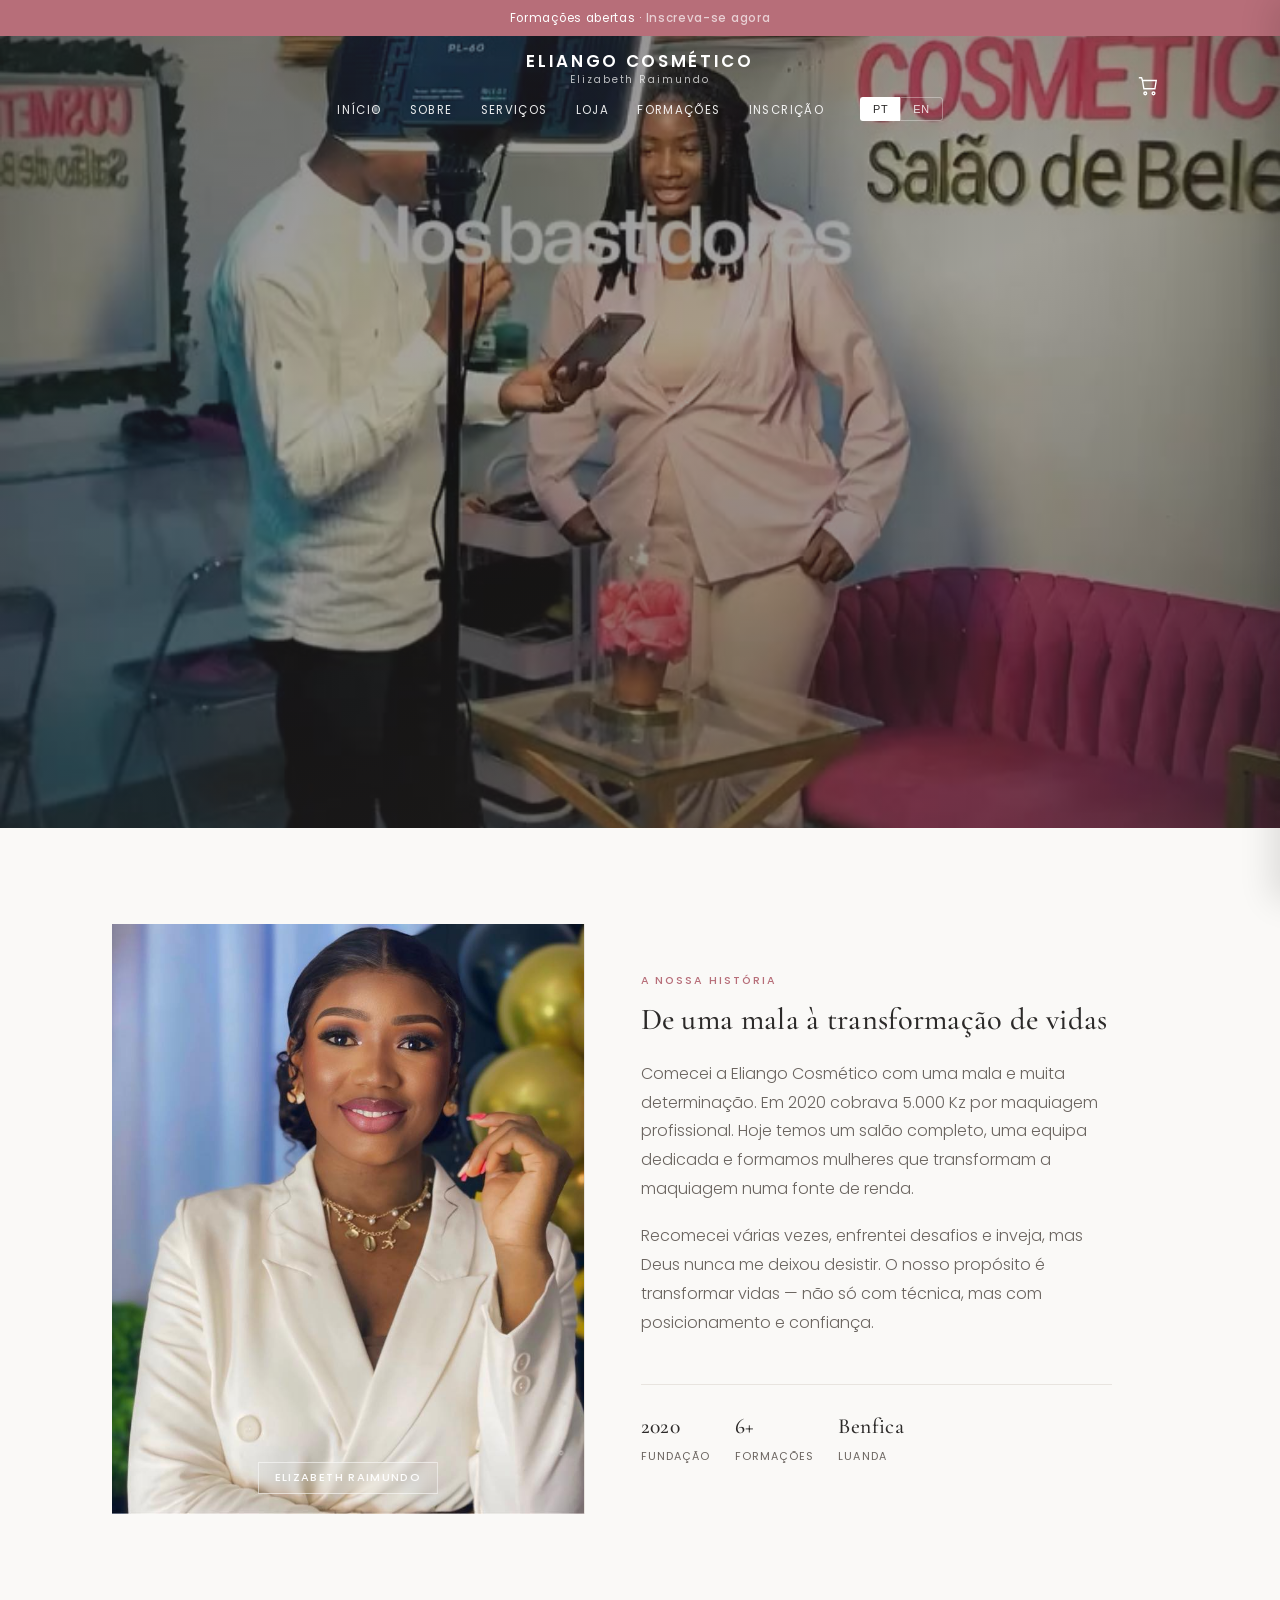
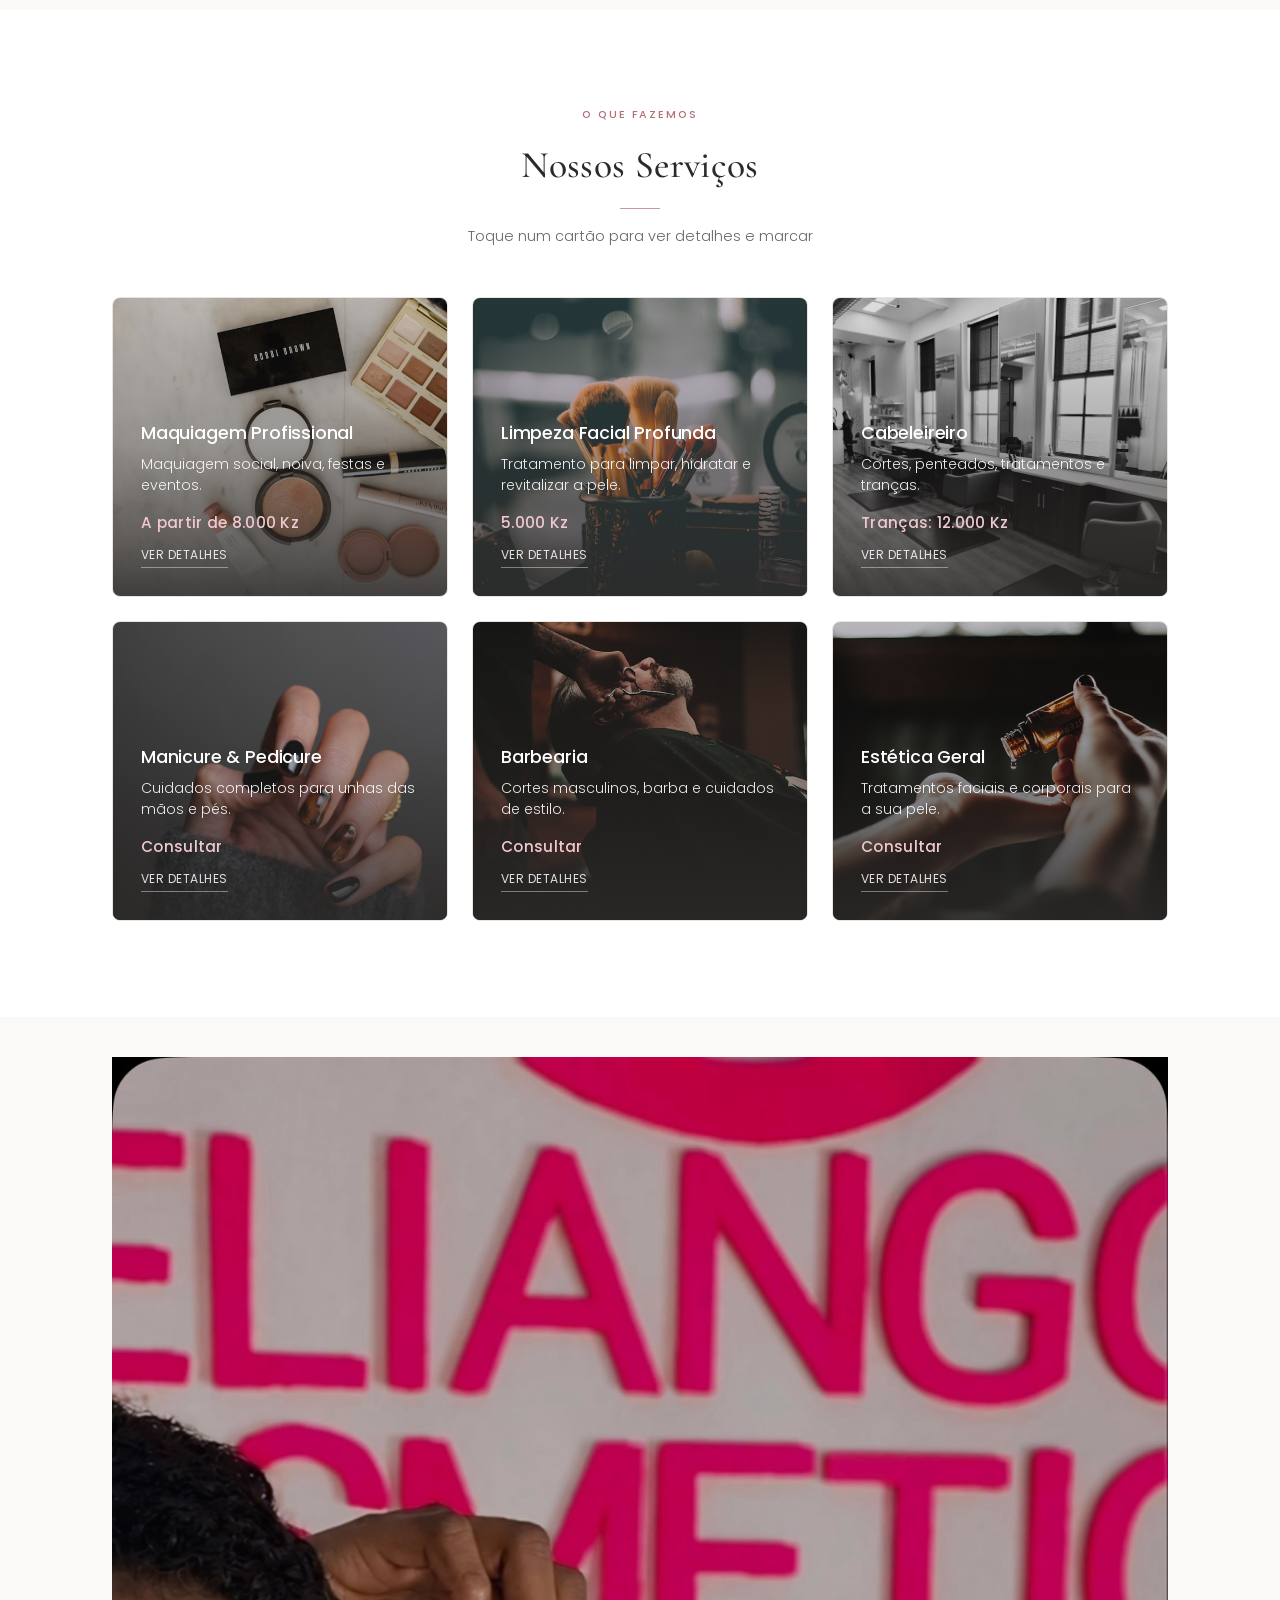
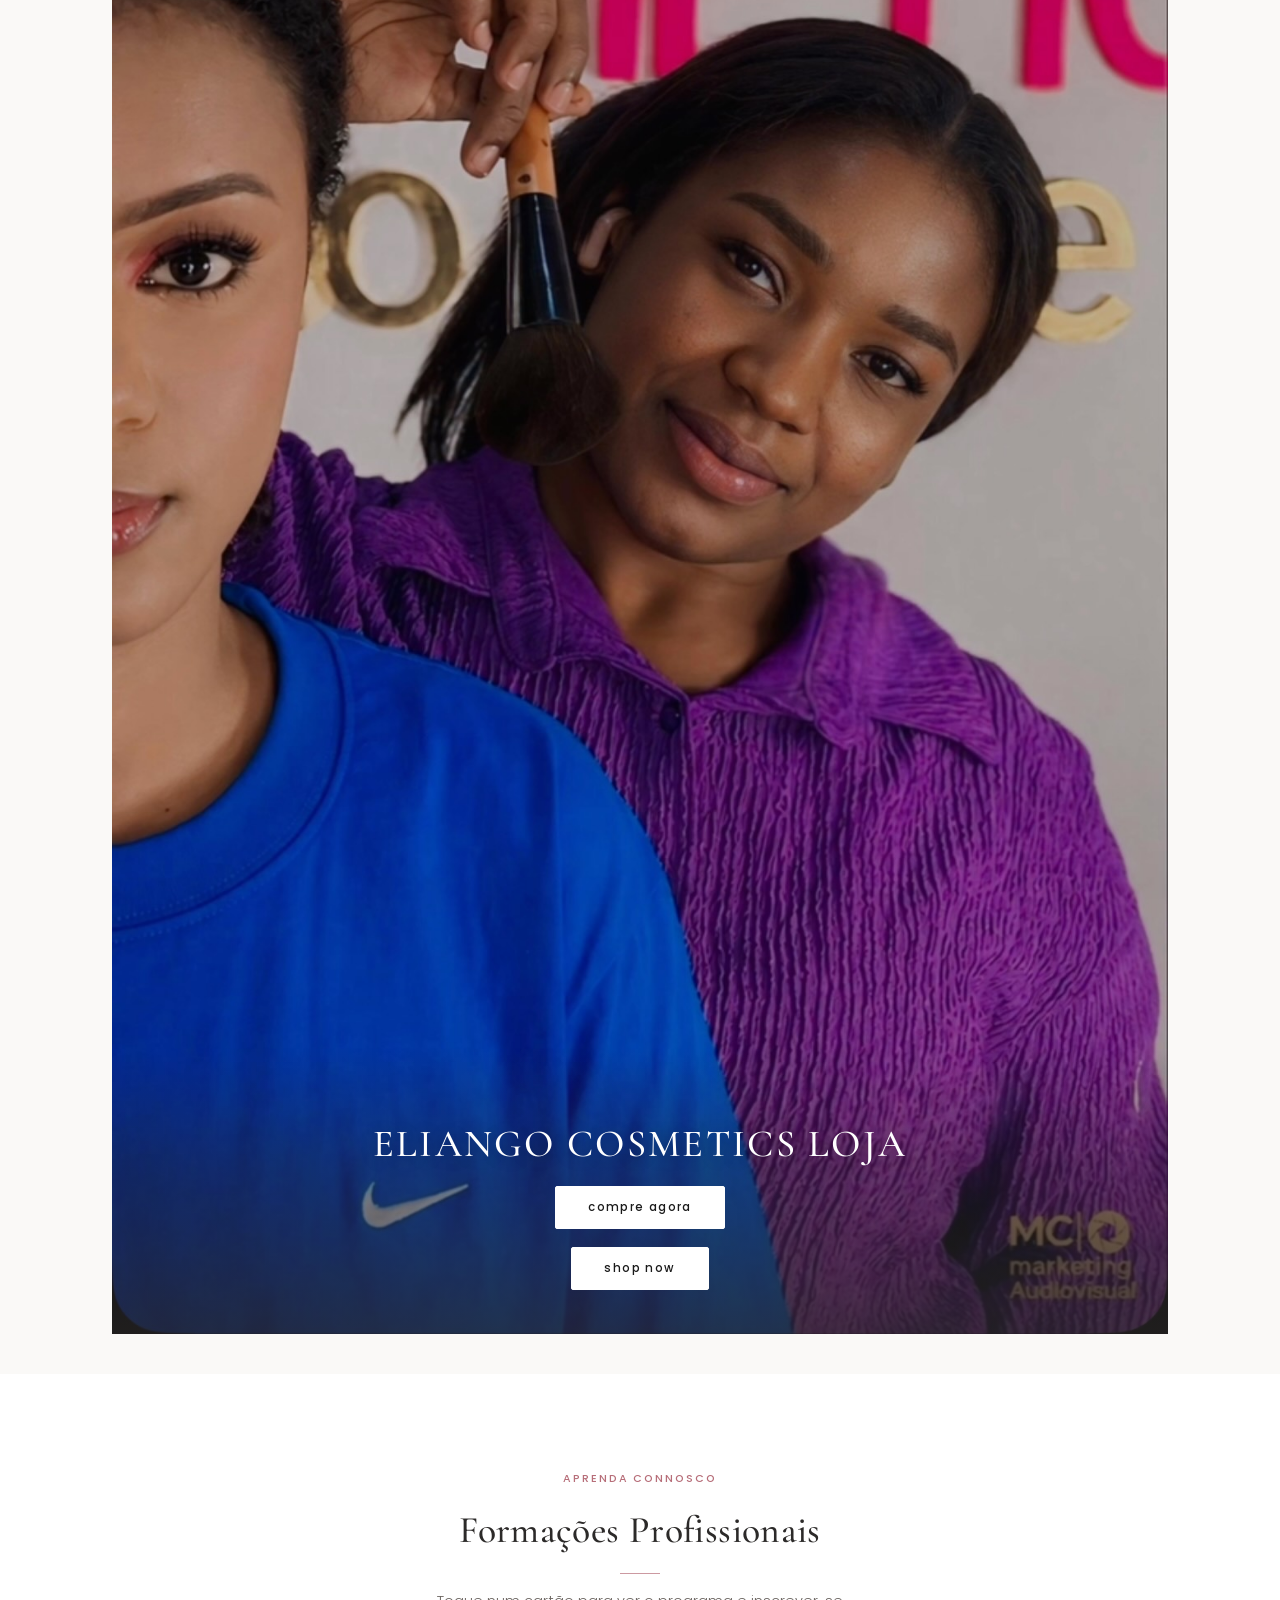
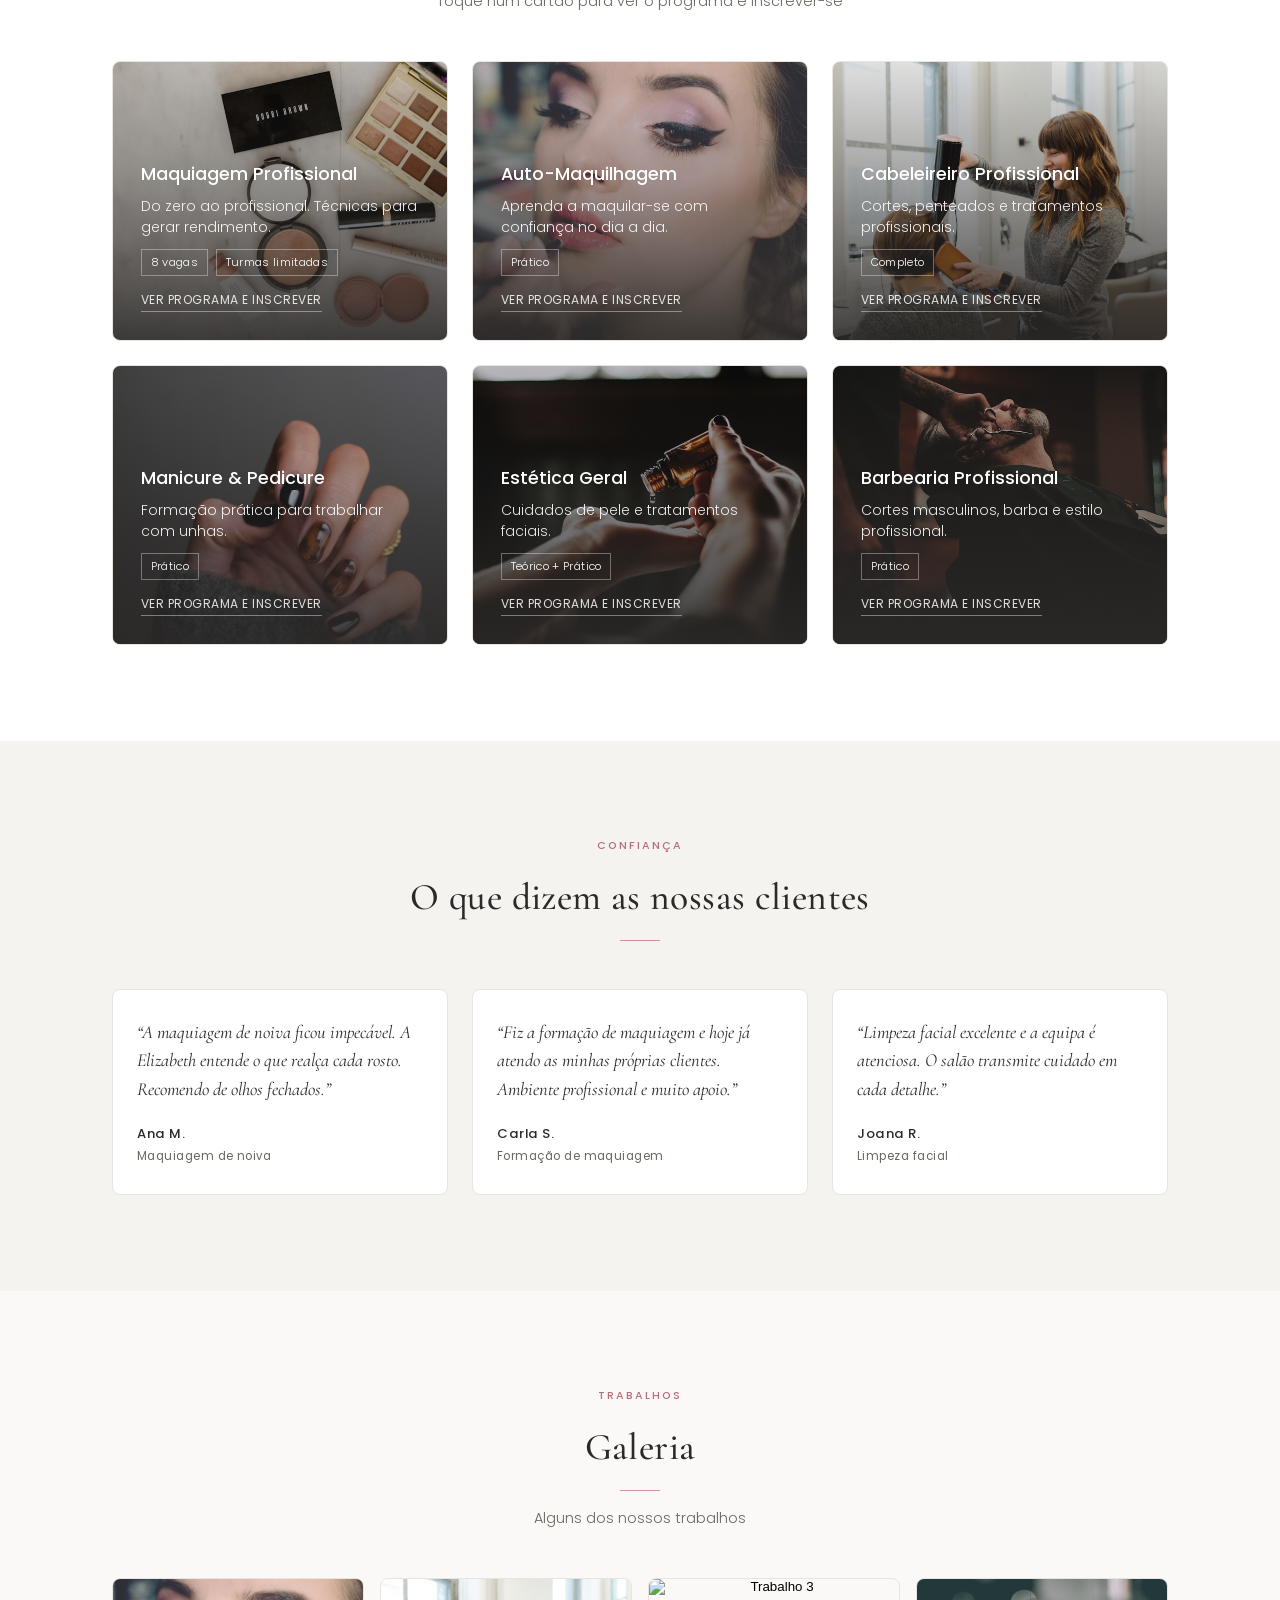
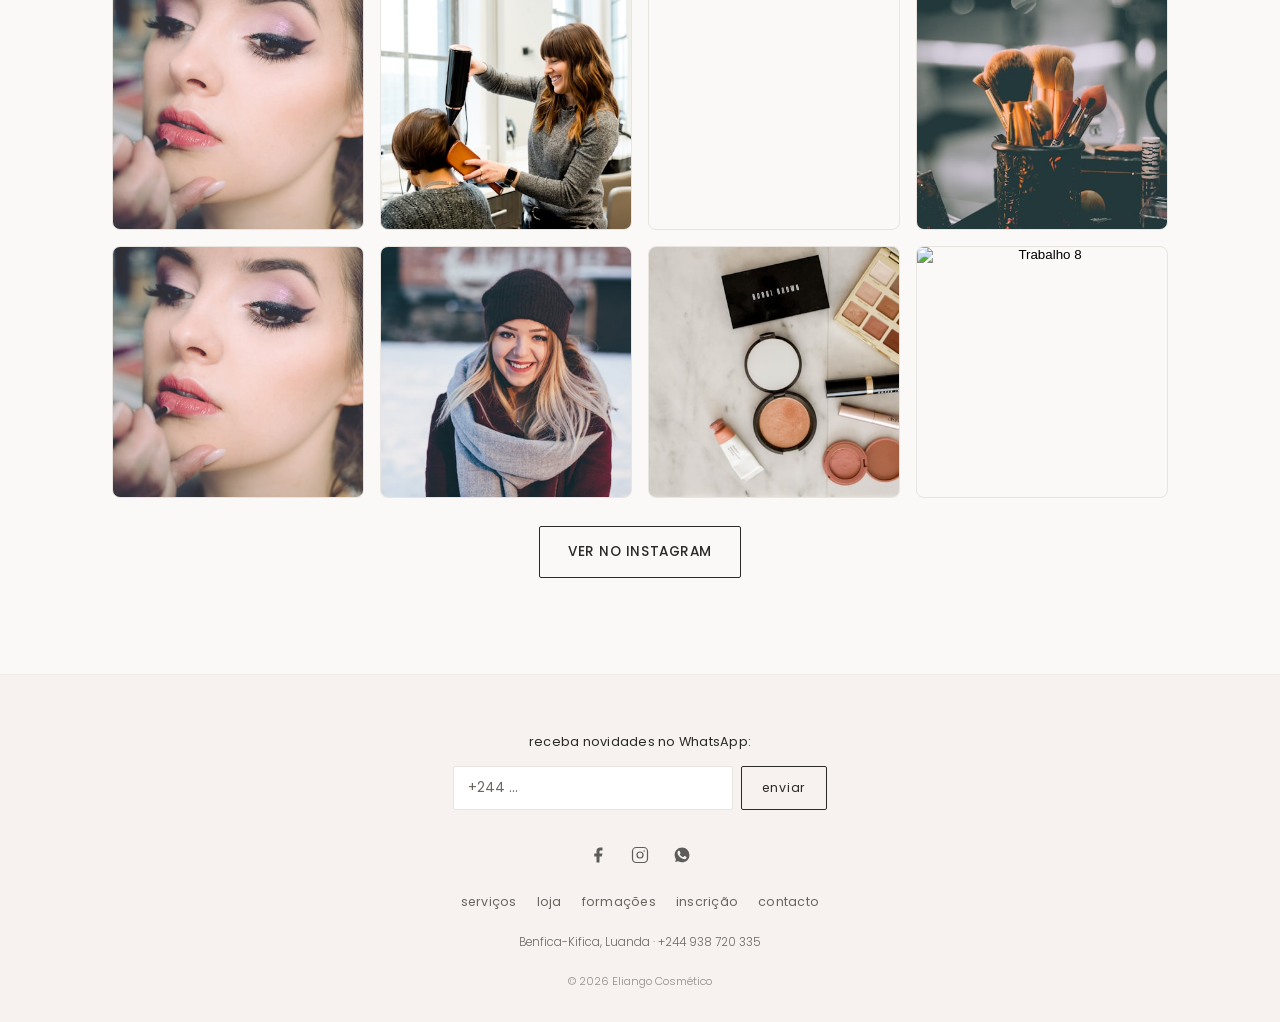
==== commit e8fe9f71: "up" ====
--- a/eliango-cosmetico 4/index.html
+++ b/eliango-cosmetico 4/index.html
@@ -87,13 +87,18 @@
 
   <!-- Hero -->
   <section class="hero" id="inicio">
-    <video class="hero-bg hero-video"
-      autoplay muted loop playsinline webkit-playsinline
-      preload="auto" poster="images/hero-poster.jpg"
-      disablepictureinpicture>
-      <source src="images/hero-video.mp4" type="video/mp4">
-      <source src="media/hero.mp4" type="video/mp4">
-    </video>
+    <video
+      id="heroVideo"
+      class="hero-bg hero-video"
+      src="media/hero.mp4"
+      poster="images/hero-poster.jpg"
+      autoplay
+      muted
+      loop
+      playsinline
+      webkit-playsinline
+      preload="auto"
+    ></video>
     <img class="hero-bg hero-fallback" src="images/hero-poster.jpg" alt="Eliango Cosmético" hidden>
   </section>
 
@@ -240,8 +245,8 @@
         <img src="images/loja-card.jpg" alt="Eliango Cosmetics Loja" class="shop-card-bg" loading="lazy">
         <div class="shop-card-overlay">
           <h2>Eliango Cosmetics Loja</h2>
-          <span class="btn btn-primary btn-shop" data-lang="pt">Compre agora</span>
-          <span class="btn btn-primary btn-shop" data-lang="en">Shop now</span>
+          <span class="btn-shop" data-lang="pt">compre agora</span>
+          <span class="btn-shop" data-lang="en">shop now</span>
         </div>
       </a>
     </div>
@@ -459,10 +464,10 @@
   <footer class="footer">
     <div class="container footer-inner">
       <div class="footer-signup">
-        <p class="footer-signup-label" data-lang="pt">receba novidades:</p>
-        <p class="footer-signup-label" data-lang="en">sign up for updates:</p>
+        <p class="footer-signup-label" data-lang="pt">receba novidades no WhatsApp:</p>
+        <p class="footer-signup-label" data-lang="en">get updates on WhatsApp:</p>
         <form class="footer-signup-form" id="footerSignup">
-          <input type="email" name="email" required placeholder="email" data-ph-pt="email" data-ph-en="email address" aria-label="Email">
+          <input type="tel" name="phone" required placeholder="+244 ..." data-ph-pt="+244 ..." data-ph-en="+244 ..." aria-label="WhatsApp" inputmode="tel">
           <button type="submit" data-lang="pt">enviar</button>
           <button type="submit" data-lang="en">submit</button>
         </form>
--- a/eliango-cosmetico 4/css/style.css
+++ b/eliango-cosmetico 4/css/style.css
@@ -1709,27 +1709,35 @@
   text-shadow: 0 2px 16px rgba(0, 0, 0, 0.25);
   margin: 0;
 }
-/* Kylie-style white button */
-.shop-card .btn-shop {
-  width: auto;
-  max-width: none;
+/* Kylie-style white button — always solid white */
+.shop-card .btn-shop,
+.shop-card span.btn-shop,
+.shop-card .btn.btn-primary.btn-shop {
+  display: inline-flex !important;
+  align-items: center;
+  justify-content: center;
+  width: auto !important;
+  max-width: none !important;
   pointer-events: none;
-  background: #fff !important;
+  background: #ffffff !important;
+  background-color: #ffffff !important;
   color: #1a1a1a !important;
-  border: 1px solid #fff !important;
-  border-radius: 2px;
-  padding: 0.7rem 1.85rem;
-  font-size: 0.72rem;
-  font-weight: 500;
-  letter-spacing: 0.12em;
-  text-transform: lowercase;
-  box-shadow: none;
-  transition: background 0.25s ease, color 0.25s ease;
-}
-.shop-card:hover .btn-shop {
-  background: transparent !important;
-  color: #fff !important;
-  border-color: #fff !important;
+  border: 1px solid #ffffff !important;
+  border-radius: 2px !important;
+  padding: 0.75rem 2rem !important;
+  font-size: 0.72rem !important;
+  font-weight: 500 !important;
+  letter-spacing: 0.12em !important;
+  text-transform: lowercase !important;
+  box-shadow: none !important;
+  transition: background 0.25s ease, color 0.25s ease, border-color 0.25s ease;
+}
+.shop-card:hover .btn-shop,
+.shop-card:hover .btn.btn-primary.btn-shop {
+  background: #ffffff !important;
+  background-color: #ffffff !important;
+  color: #1a1a1a !important;
+  border-color: #ffffff !important;
 }
 @media (min-width: 768px) {
   .shop-card-overlay {
@@ -2175,7 +2183,7 @@
   position: fixed;
   inset: 0;
   background: rgba(44, 42, 41, 0.45);
-  z-index: 200;
+  z-index: 2000;
   opacity: 0;
   visibility: hidden;
   transition: 0.3s ease;
@@ -2191,7 +2199,7 @@
   width: min(100%, 380px);
   height: 100%;
   background: var(--white);
-  z-index: 210;
+  z-index: 2010;
   transform: translateX(100%);
   transition: transform 0.35s ease;
   display: flex;
@@ -2216,14 +2224,23 @@
   margin: 0;
 }
 .cart-panel-close {
-  width: 36px;
-  height: 36px;
+  width: 44px;
+  height: 44px;
   border: none;
   background: transparent;
   cursor: pointer;
-  font-size: 1.4rem;
+  font-size: 1.75rem;
   line-height: 1;
   color: var(--text);
+  display: flex;
+  align-items: center;
+  justify-content: center;
+  position: relative;
+  z-index: 5;
+  flex-shrink: 0;
+}
+.cart-panel-close:hover {
+  opacity: 0.6;
 }
 .cart-panel-body {
   flex: 1;
@@ -2361,18 +2378,28 @@
   position: absolute;
   top: 0.55rem;
   right: 0.55rem;
+  left: auto;
   z-index: 1;
+  width: auto;
+  max-width: max-content;
   font-size: 0.6rem;
   letter-spacing: 0.06em;
   text-transform: lowercase;
-  padding: 0.25rem 0.5rem;
-  background: var(--white);
+  padding: 0.28rem 0.55rem;
+  background: rgba(255,255,255,0.95);
   color: var(--text);
   border-radius: 2px;
+  display: inline-block;
+  line-height: 1.2;
+  white-space: nowrap;
+  box-shadow: 0 1px 4px rgba(0,0,0,0.08);
 }
 .product-card-page .product-tag.new {
-  background: var(--white);
-  color: var(--text);
+  background: rgba(255,255,255,0.95);
+  color: var(--text);
+}
+.product-card-page .product-tag.available {
+  background: rgba(255,255,255,0.95);
 }
 .product-card-page .product-tag.unavailable {
   background: rgba(0,0,0,0.55);
@@ -2453,3 +2480,49 @@
   background: transparent;
 }
 
+
+/* ========== PRODUCT FILTER DROPDOWN ========== */
+.shop-toolbar {
+  display: flex;
+  align-items: center;
+  justify-content: flex-end;
+  gap: 0.75rem;
+  margin-bottom: 1.5rem;
+  flex-wrap: wrap;
+}
+.shop-filter-wrap {
+  position: relative;
+}
+.shop-filter-btn {
+  appearance: none;
+  -webkit-appearance: none;
+  background: var(--white);
+  border: 1px solid var(--border);
+  border-radius: 2px;
+  padding: 0.55rem 2rem 0.55rem 0.9rem;
+  font-family: var(--font);
+  font-size: 0.72rem;
+  letter-spacing: 0.08em;
+  text-transform: lowercase;
+  color: var(--text);
+  cursor: pointer;
+  min-width: 140px;
+  background-image: url("data:image/svg+xml,%3Csvg xmlns='http://www.w3.org/2000/svg' width='12' height='8' viewBox='0 0 12 8'%3E%3Cpath d='M1 1l5 5 5-5' fill='none' stroke='%232c2a29' stroke-width='1.4'/%3E%3C/svg%3E");
+  background-repeat: no-repeat;
+  background-position: right 0.7rem center;
+}
+.shop-filter-btn:focus {
+  outline: none;
+  border-color: var(--text);
+}
+
+.sr-only {
+  position: absolute;
+  width: 1px;
+  height: 1px;
+  padding: 0;
+  margin: -1px;
+  overflow: hidden;
+  clip: rect(0,0,0,0);
+  border: 0;
+}
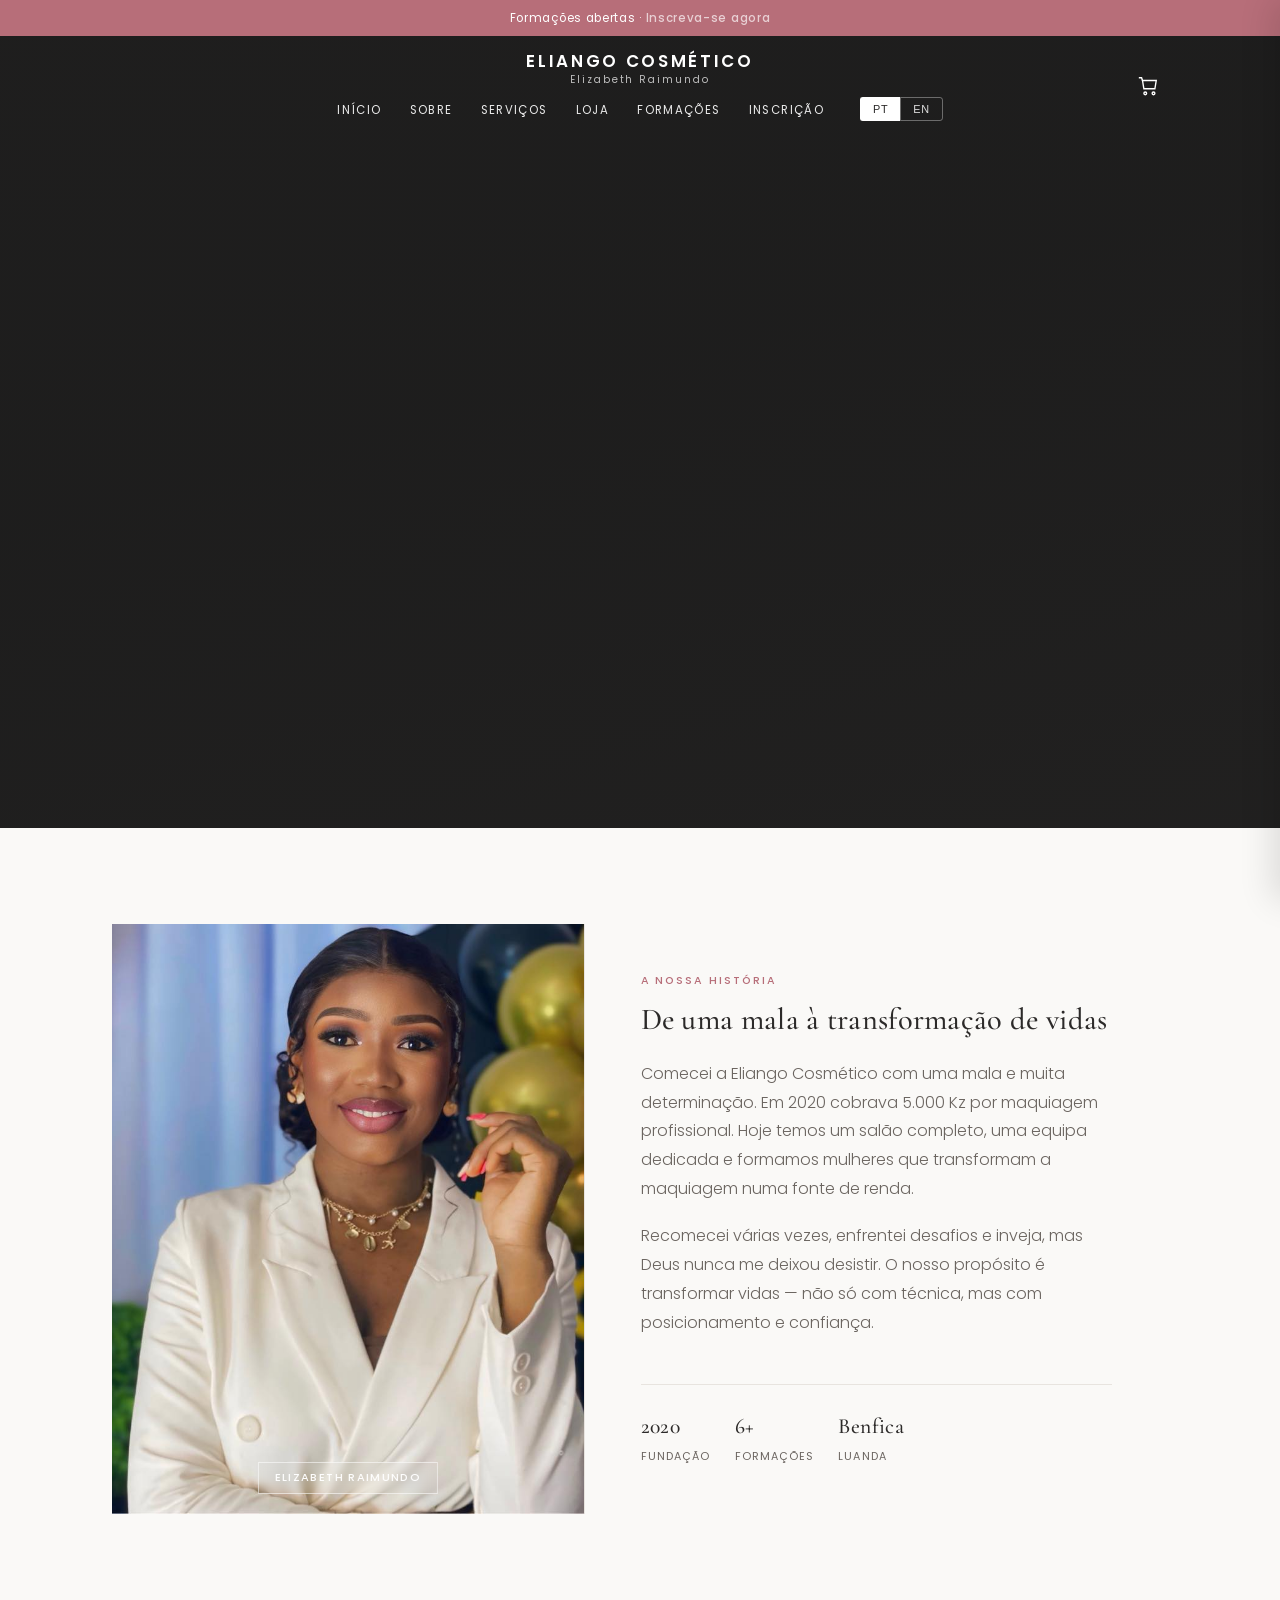
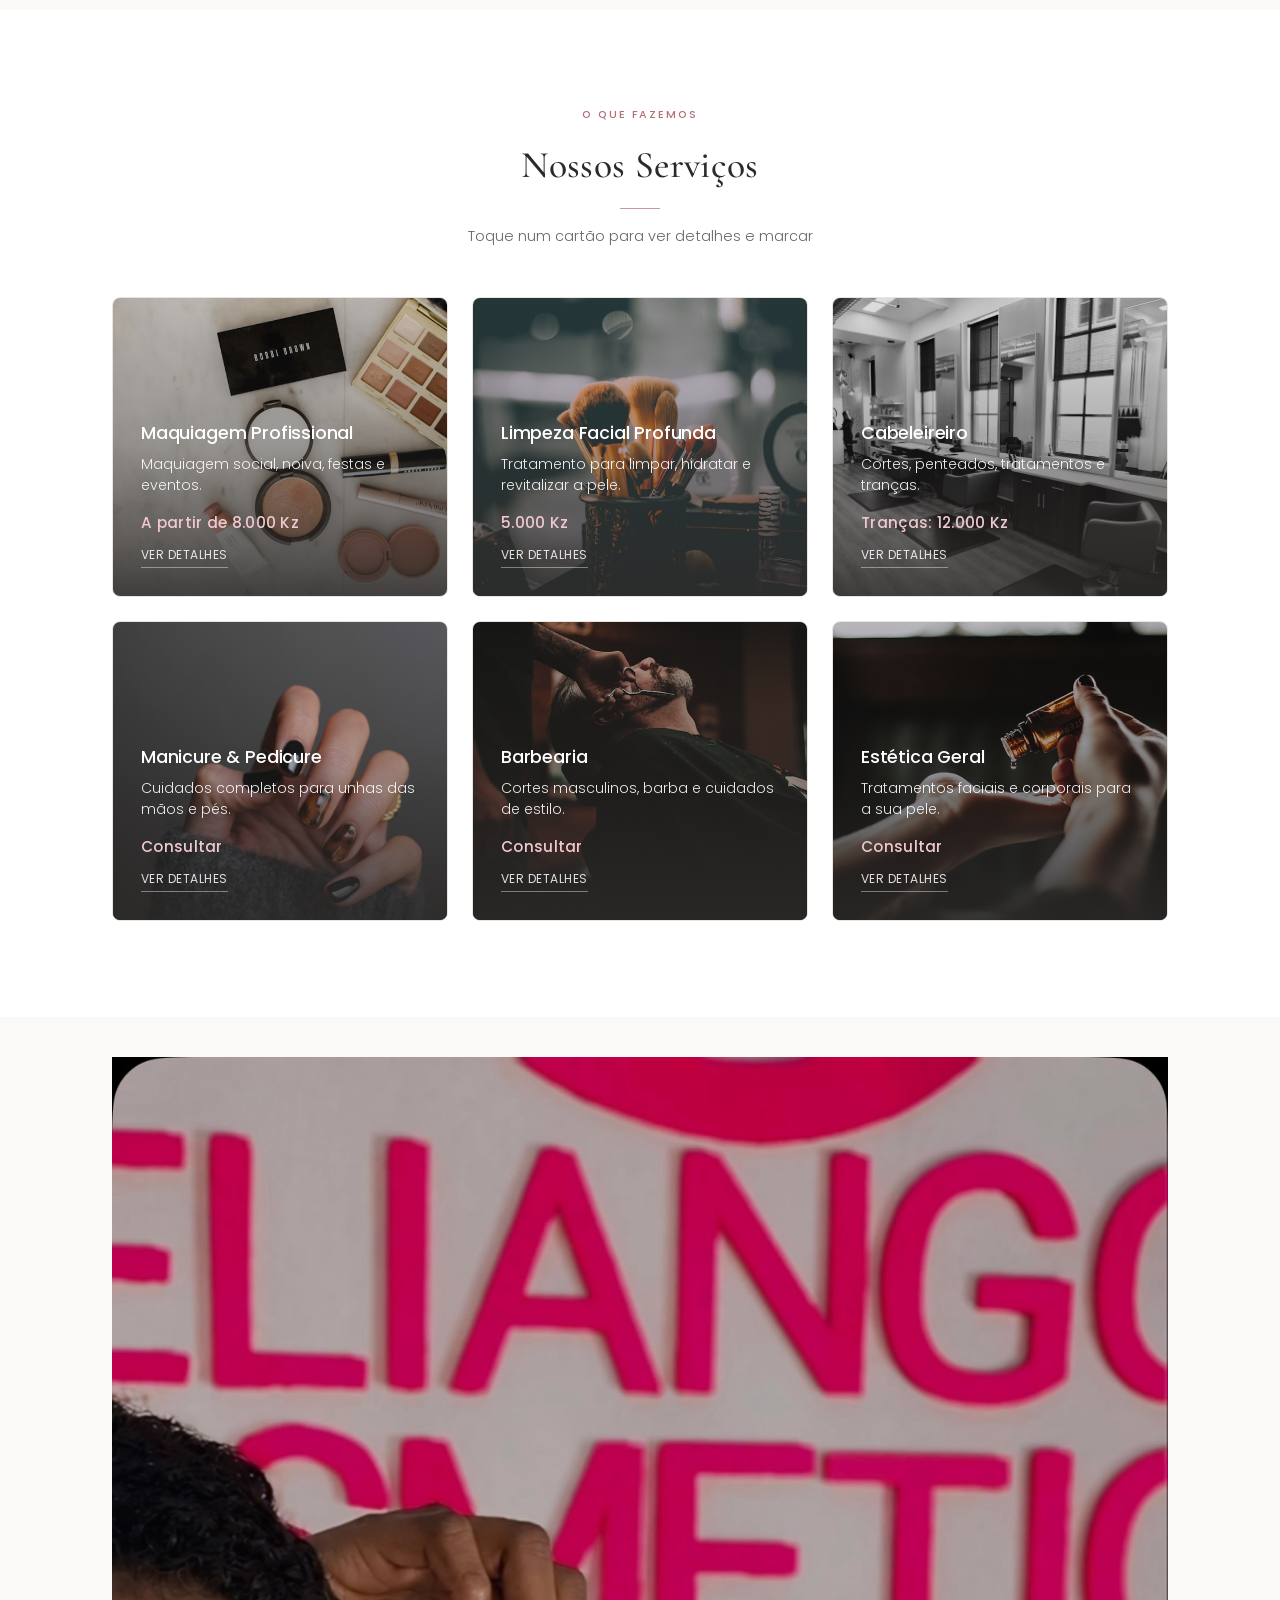
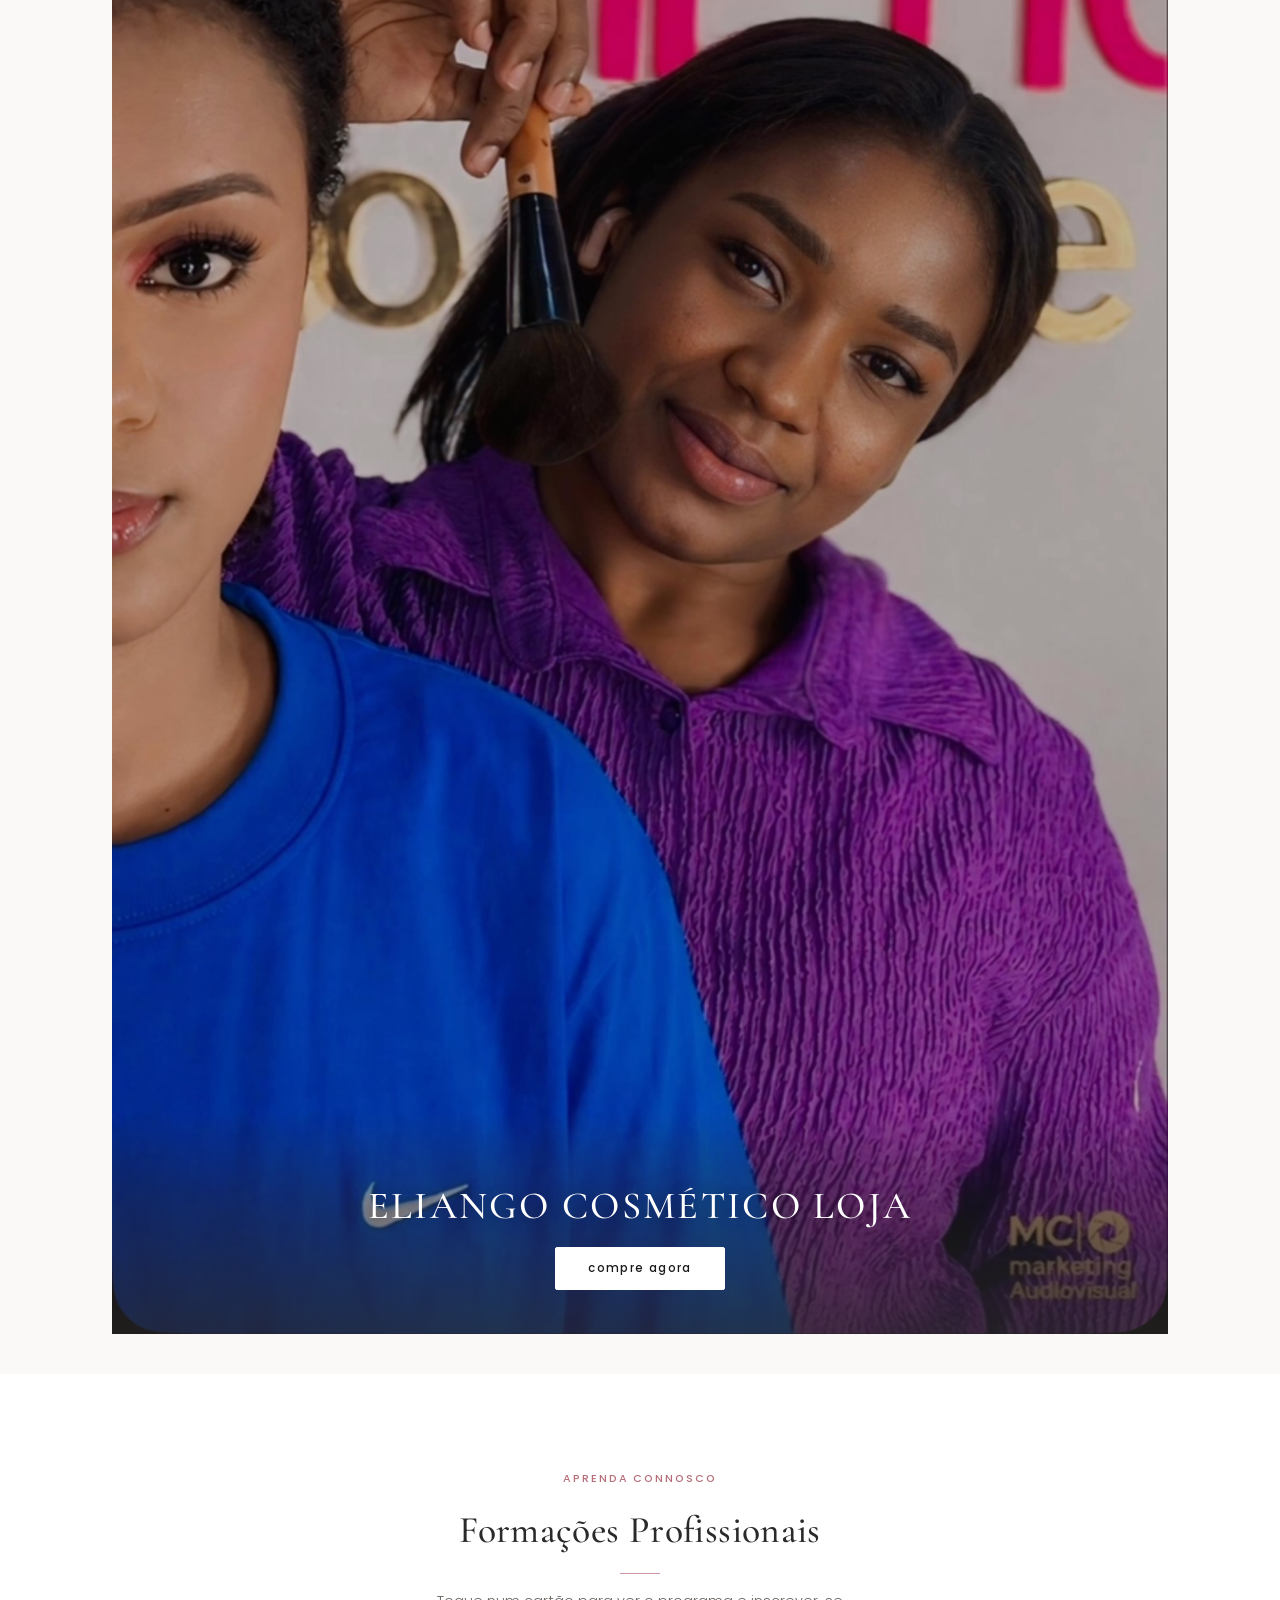
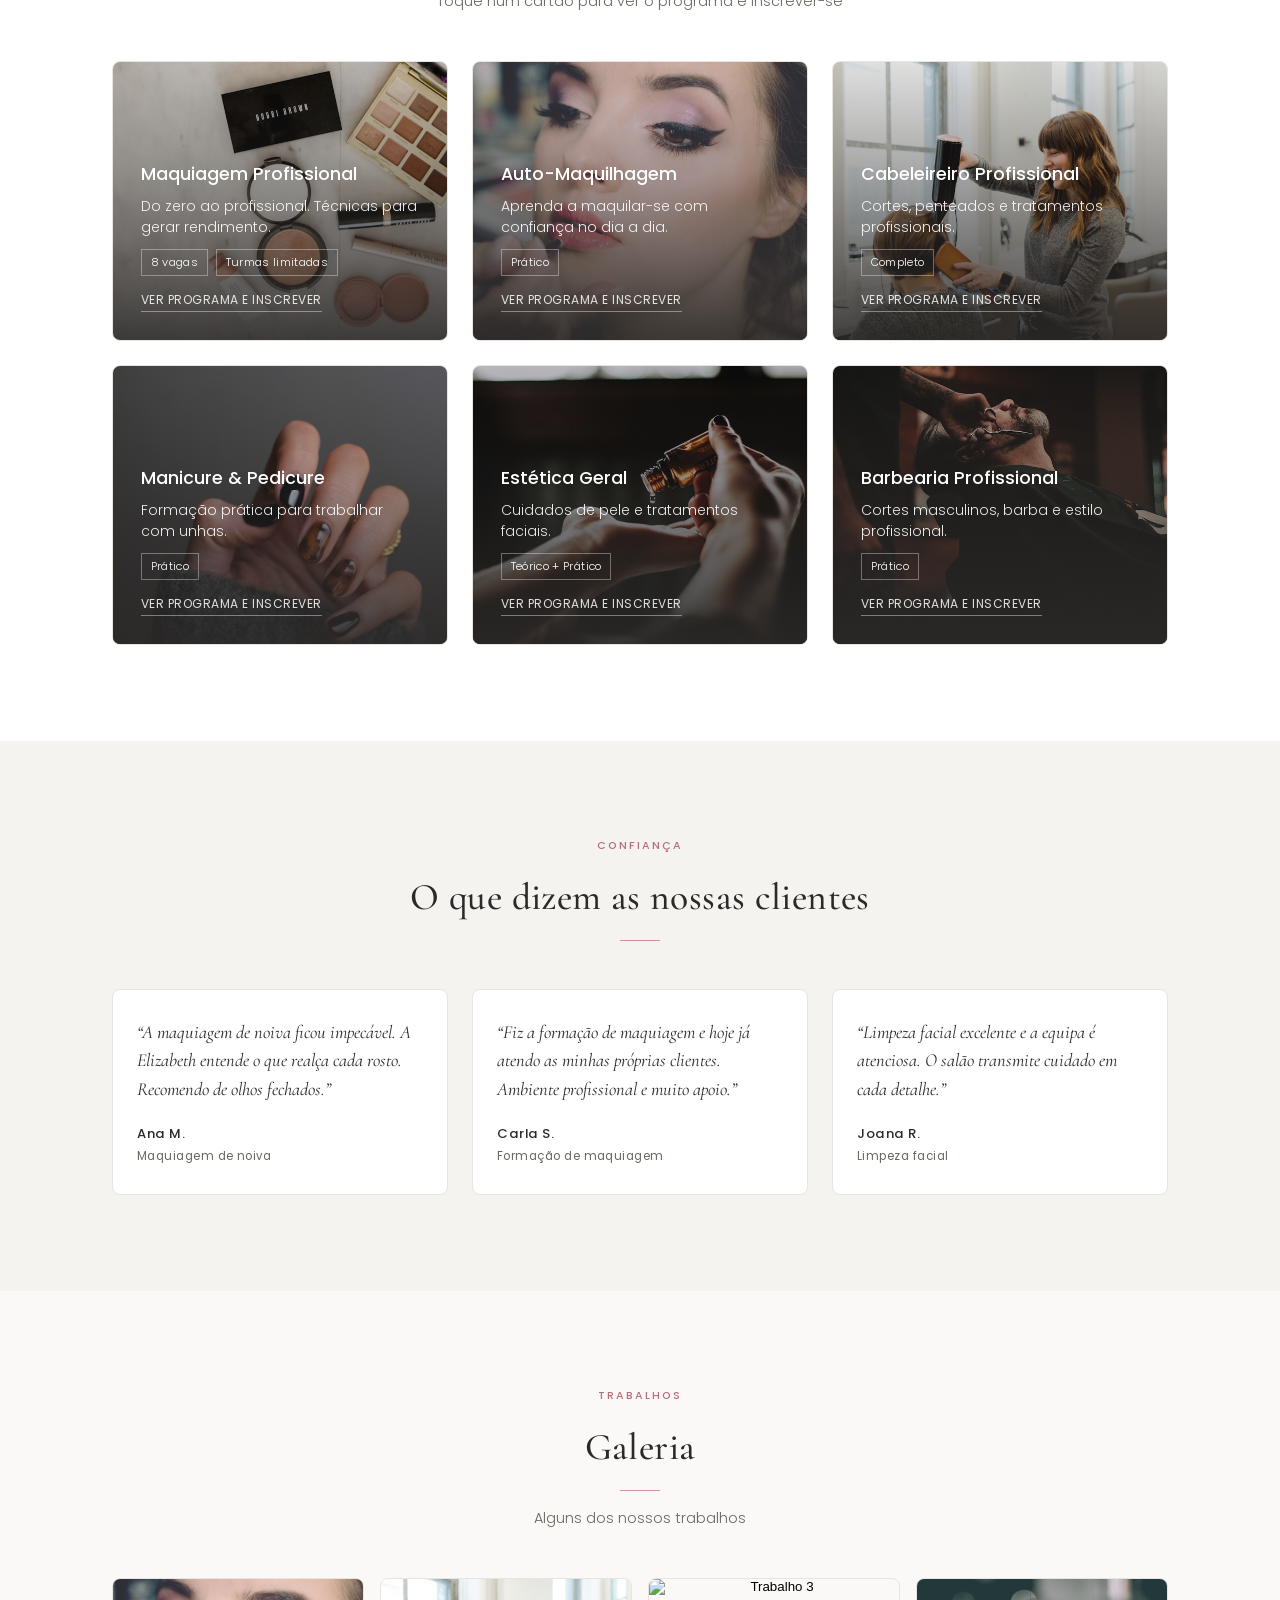
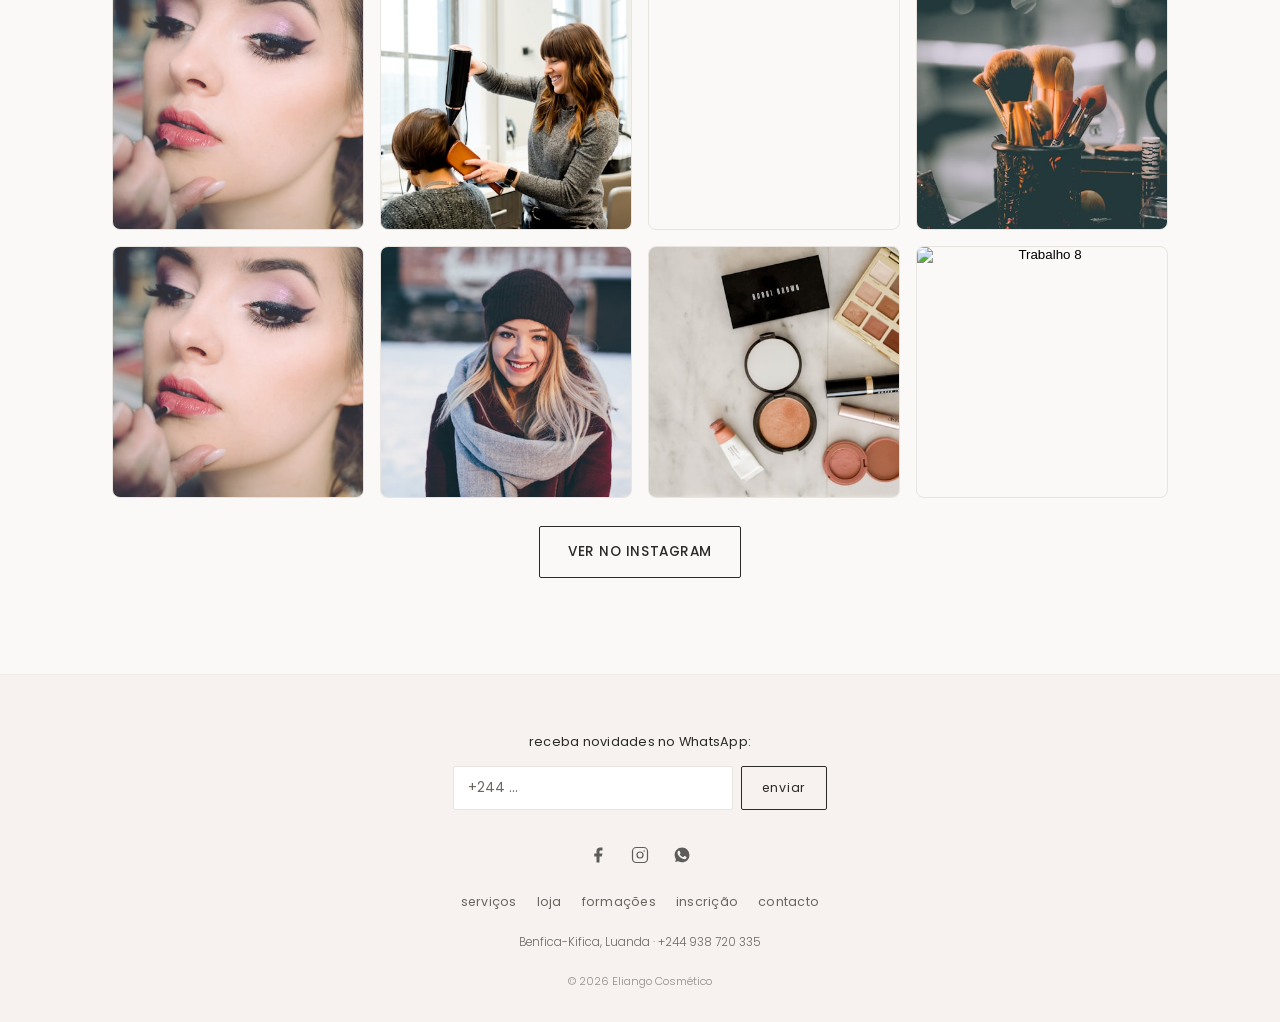
==== commit 55446bc5: "up" ====
--- a/eliango-cosmetico 4/index.html
+++ b/eliango-cosmetico 4/index.html
@@ -90,16 +90,46 @@
     <video
       id="heroVideo"
       class="hero-bg hero-video"
-      src="media/hero.mp4"
-      poster="images/hero-poster.jpg"
+      src="/media/hero.mp4"
+      poster="/images/hero-poster.jpg"
       autoplay
       muted
+      defaultMuted
       loop
       playsinline
       webkit-playsinline
       preload="auto"
     ></video>
-    <img class="hero-bg hero-fallback" src="images/hero-poster.jpg" alt="Eliango Cosmético" hidden>
+    <img class="hero-bg hero-fallback" src="/images/hero-poster.jpg" alt="Eliango Cosmético" hidden>
+    <script>
+      (function () {
+        var v = document.getElementById('heroVideo');
+        if (!v) return;
+        v.muted = true;
+        v.defaultMuted = true;
+        v.playsInline = true;
+        function play() {
+          var p = v.play();
+          if (p && p.catch) p.catch(function () {});
+        }
+        play();
+        v.addEventListener('canplay', play);
+        v.addEventListener('loadeddata', play);
+        document.addEventListener('touchstart', play, { once: true, passive: true });
+        document.addEventListener('click', play, { once: true });
+        v.addEventListener('error', function () {
+          if (v.getAttribute('src') !== '/images/hero-video.mp4') {
+            v.src = '/images/hero-video.mp4';
+            v.load();
+            play();
+          } else {
+            v.style.display = 'none';
+            var fb = document.querySelector('.hero-fallback');
+            if (fb) fb.hidden = false;
+          }
+        });
+      })();
+    </script>
   </section>
 
   <!-- About -->
@@ -244,9 +274,8 @@
       <a href="produtos.html" class="shop-card reveal">
         <img src="images/loja-card.jpg" alt="Eliango Cosmetics Loja" class="shop-card-bg" loading="lazy">
         <div class="shop-card-overlay">
-          <h2>Eliango Cosmetics Loja</h2>
-          <span class="btn-shop" data-lang="pt">compre agora</span>
-          <span class="btn-shop" data-lang="en">shop now</span>
+          <h2>Eliango Cosmético Loja</h2>
+          <span class="btn-shop">compre agora</span>
         </div>
       </a>
     </div>
--- a/eliango-cosmetico 4/css/style.css
+++ b/eliango-cosmetico 4/css/style.css
@@ -440,6 +440,10 @@
 }
 .hero-video {
   pointer-events: none;
+  opacity: 1 !important;
+  visibility: visible !important;
+  display: block !important;
+  background: #1a1a1a;
 }
 .hero::before {
   content: '';
@@ -447,11 +451,12 @@
   inset: 0;
   background: linear-gradient(
     165deg,
-    rgba(44, 42, 41, 0.55) 0%,
-    rgba(44, 42, 41, 0.4) 45%,
-    rgba(44, 42, 41, 0.65) 100%
+    rgba(44, 42, 41, 0.25) 0%,
+    rgba(44, 42, 41, 0.2) 45%,
+    rgba(44, 42, 41, 0.4) 100%
   );
   z-index: 1;
+  pointer-events: none;
 }
 .hero-content {
   position: relative;
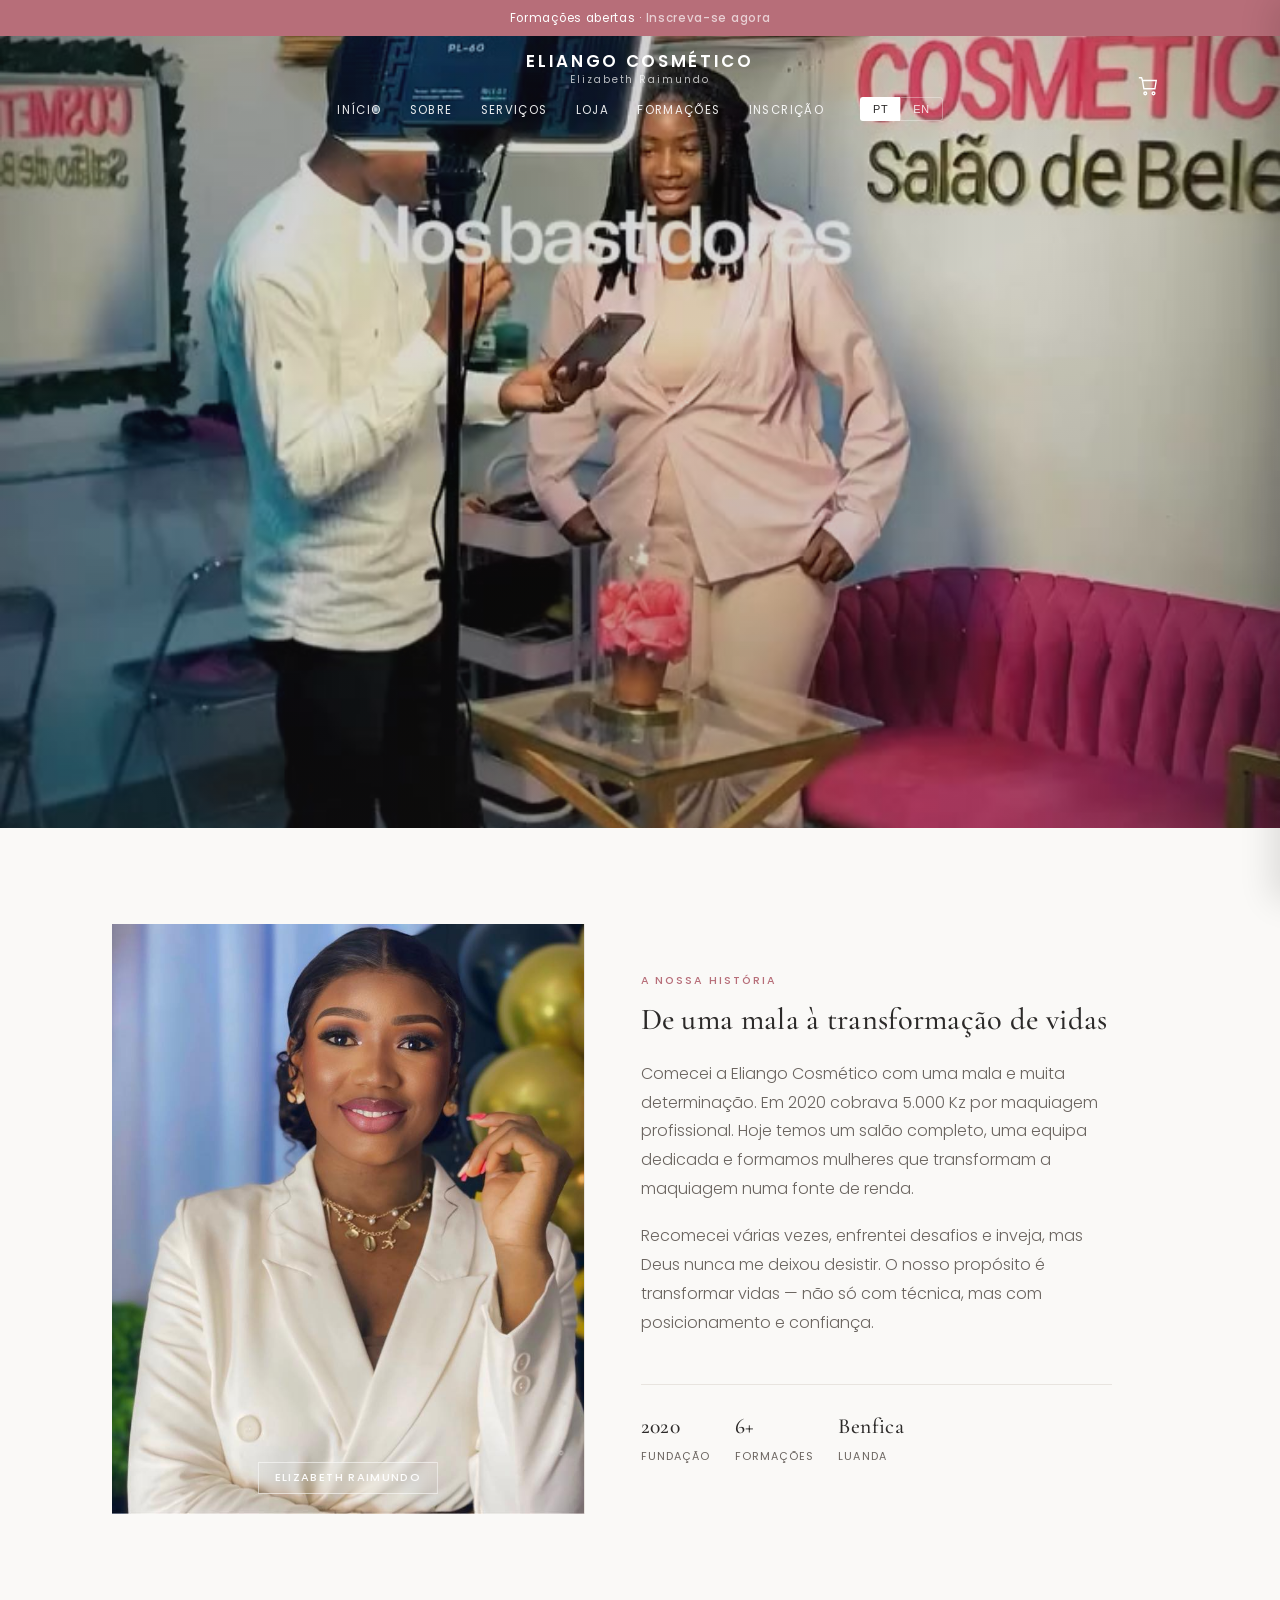
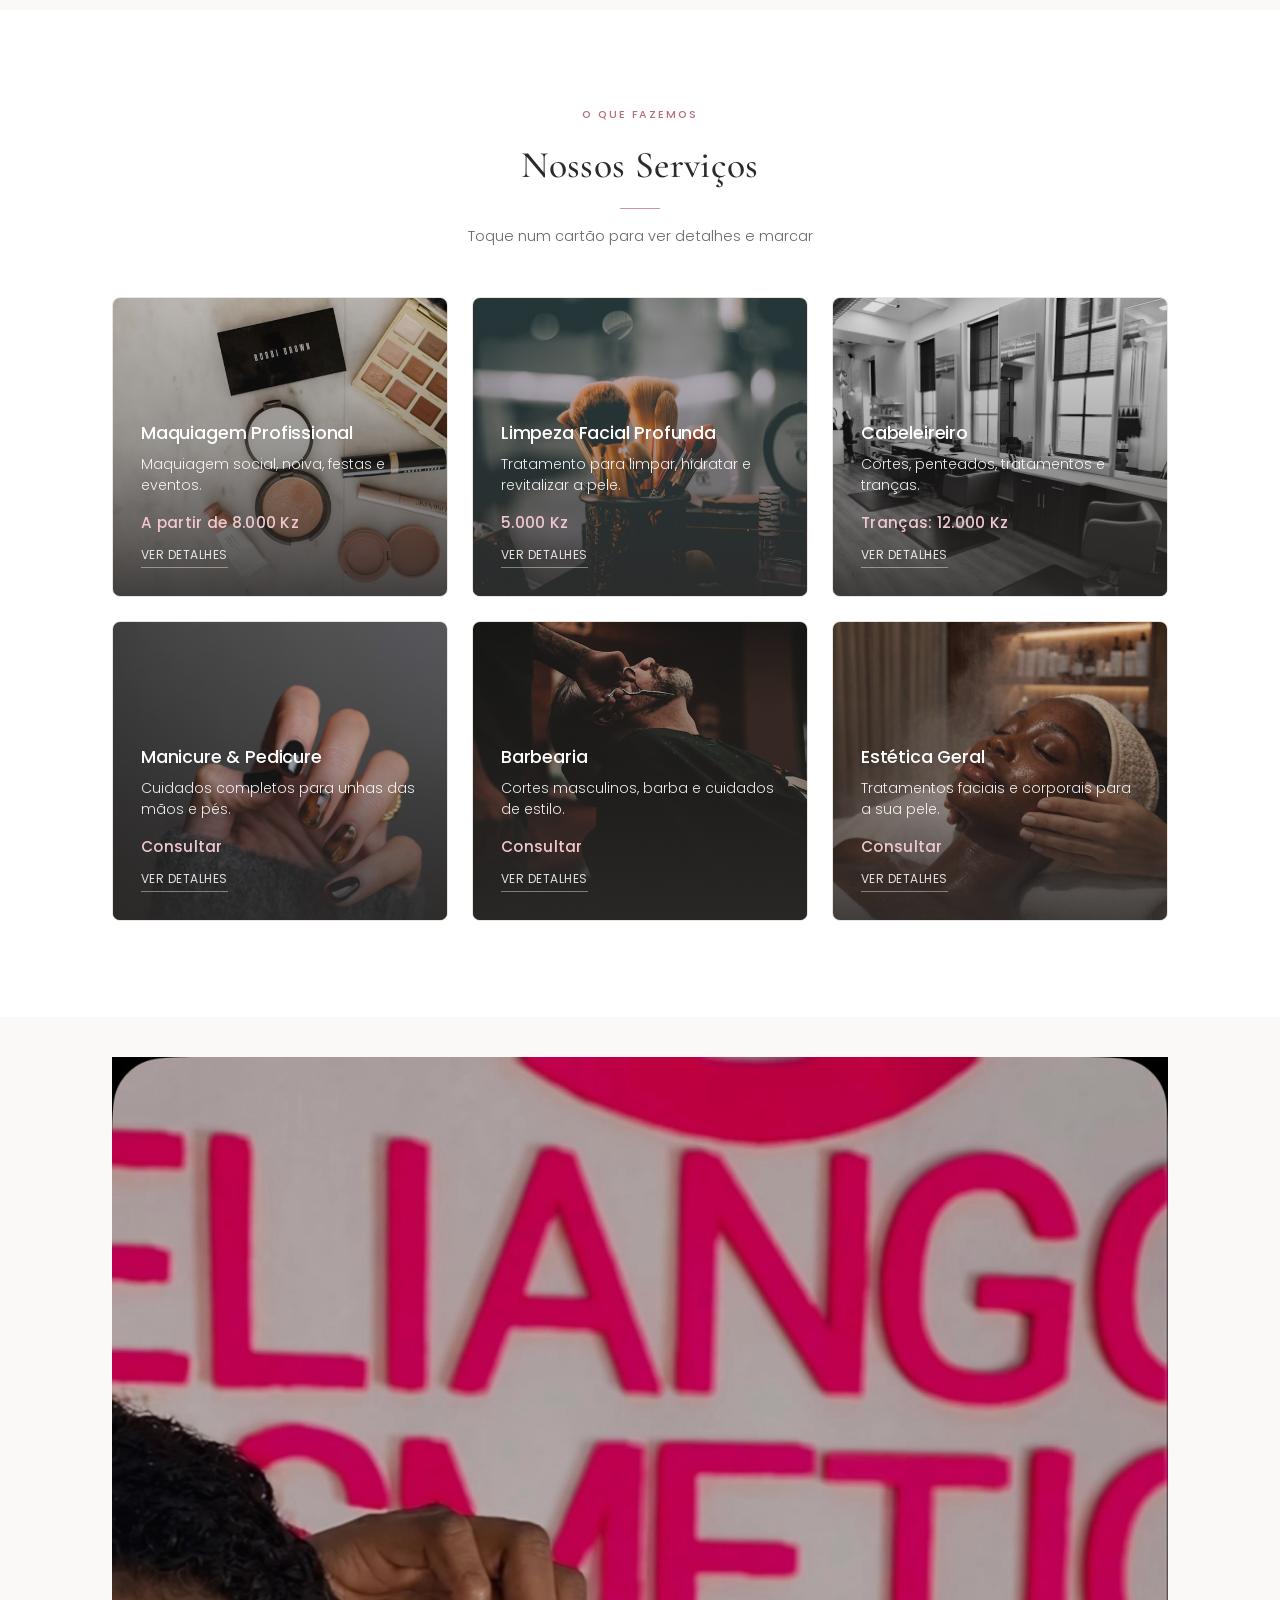
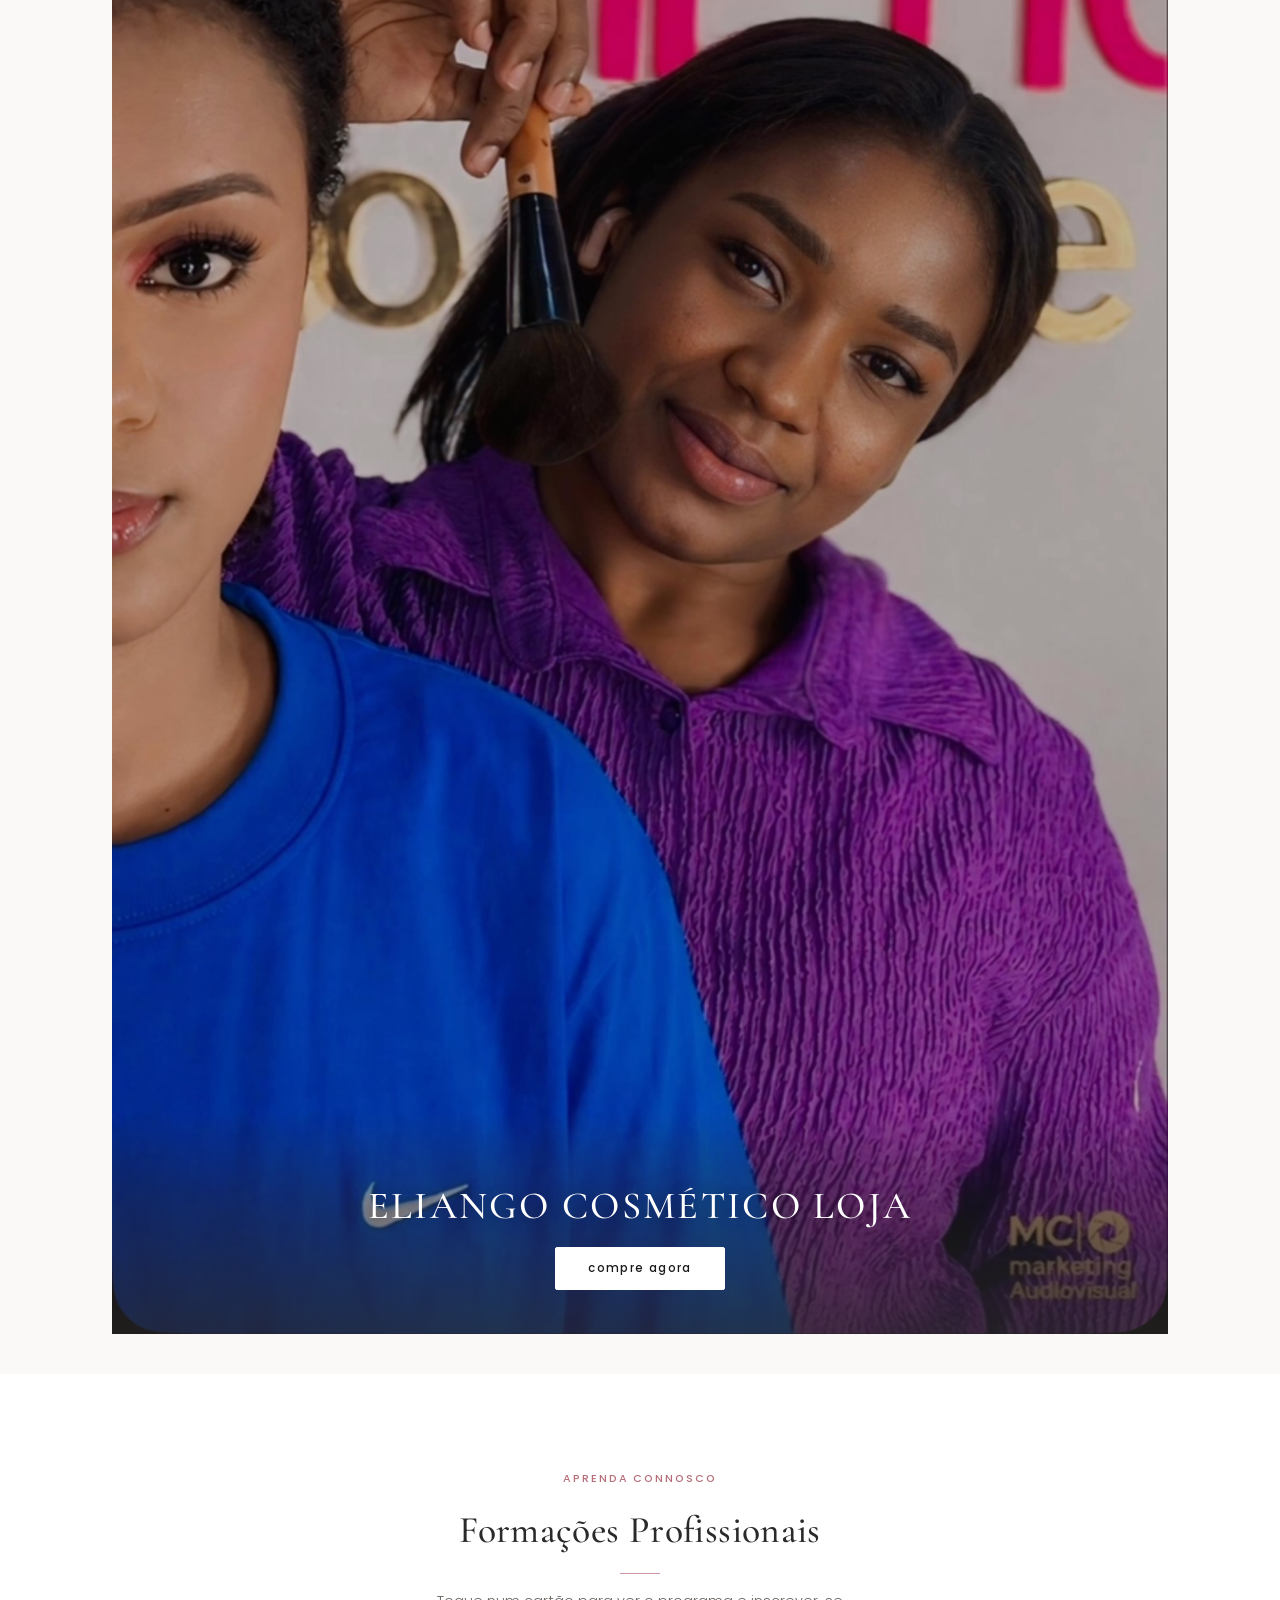
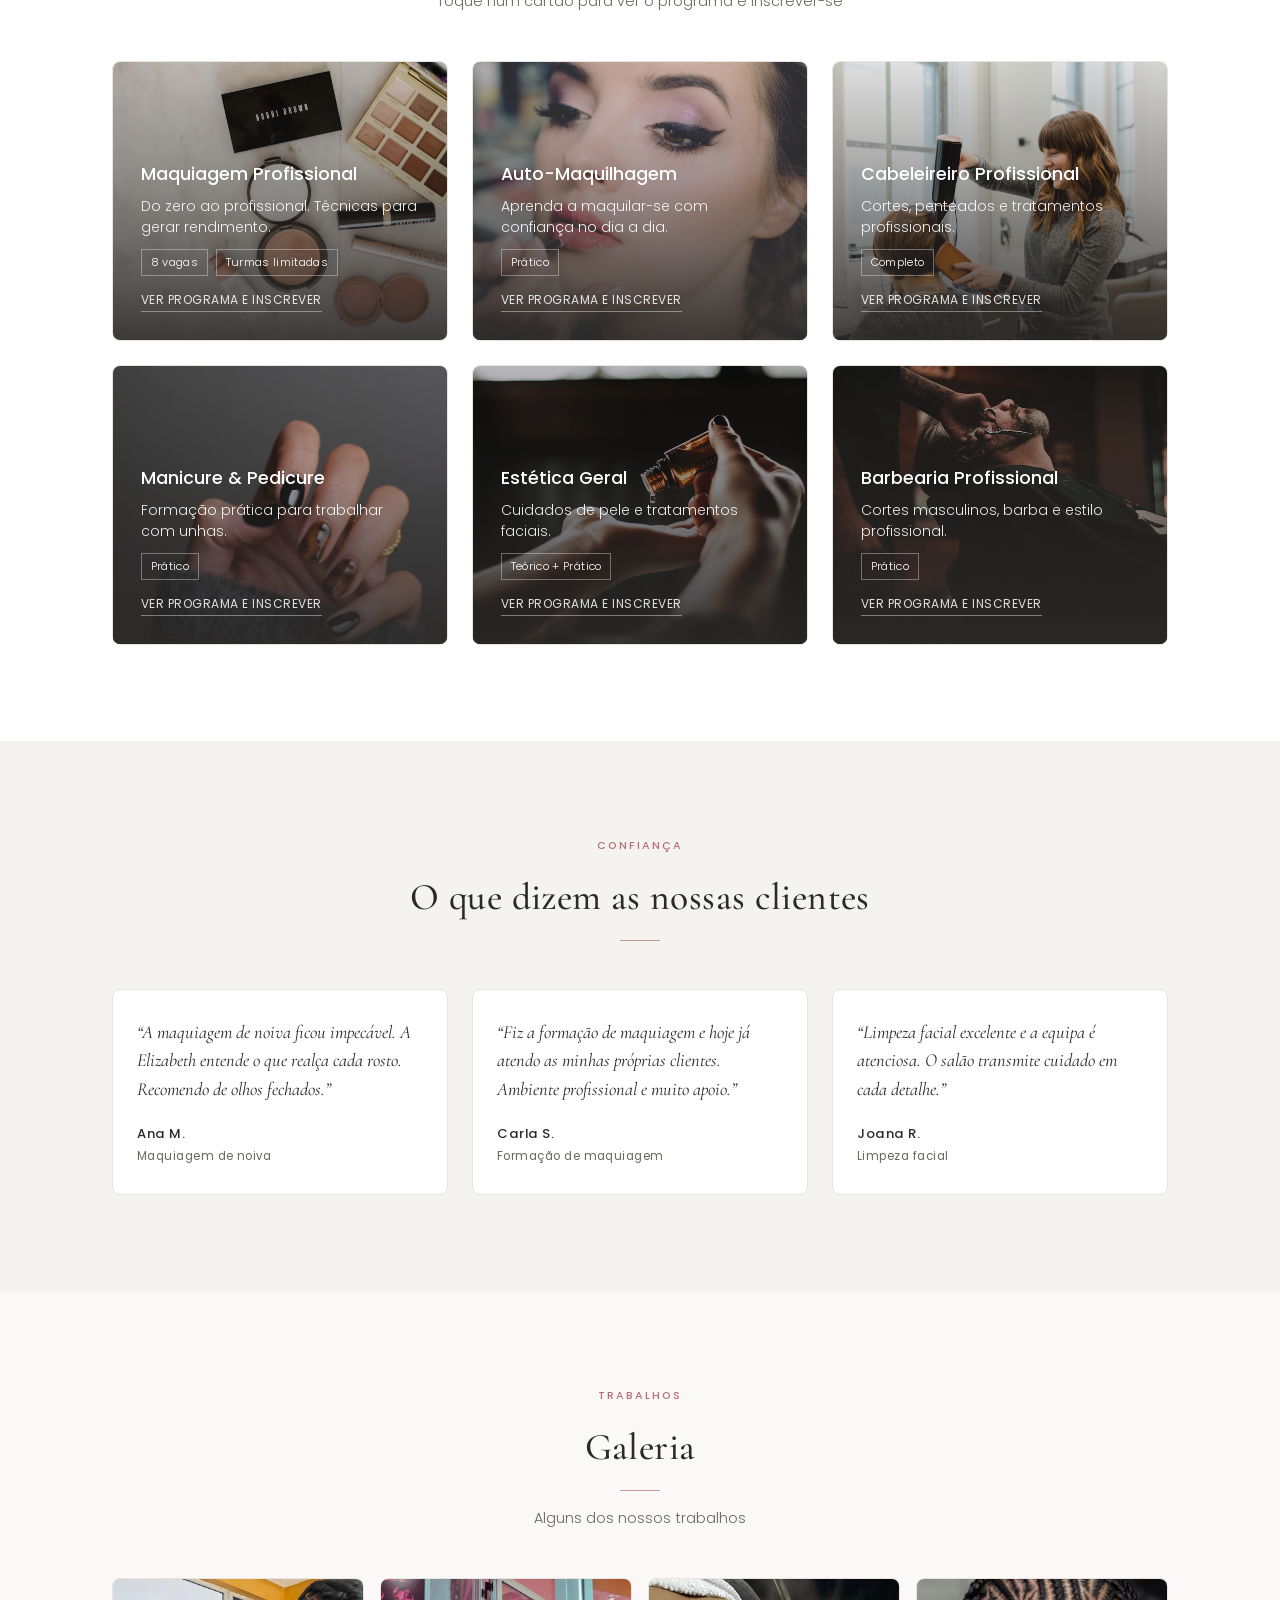
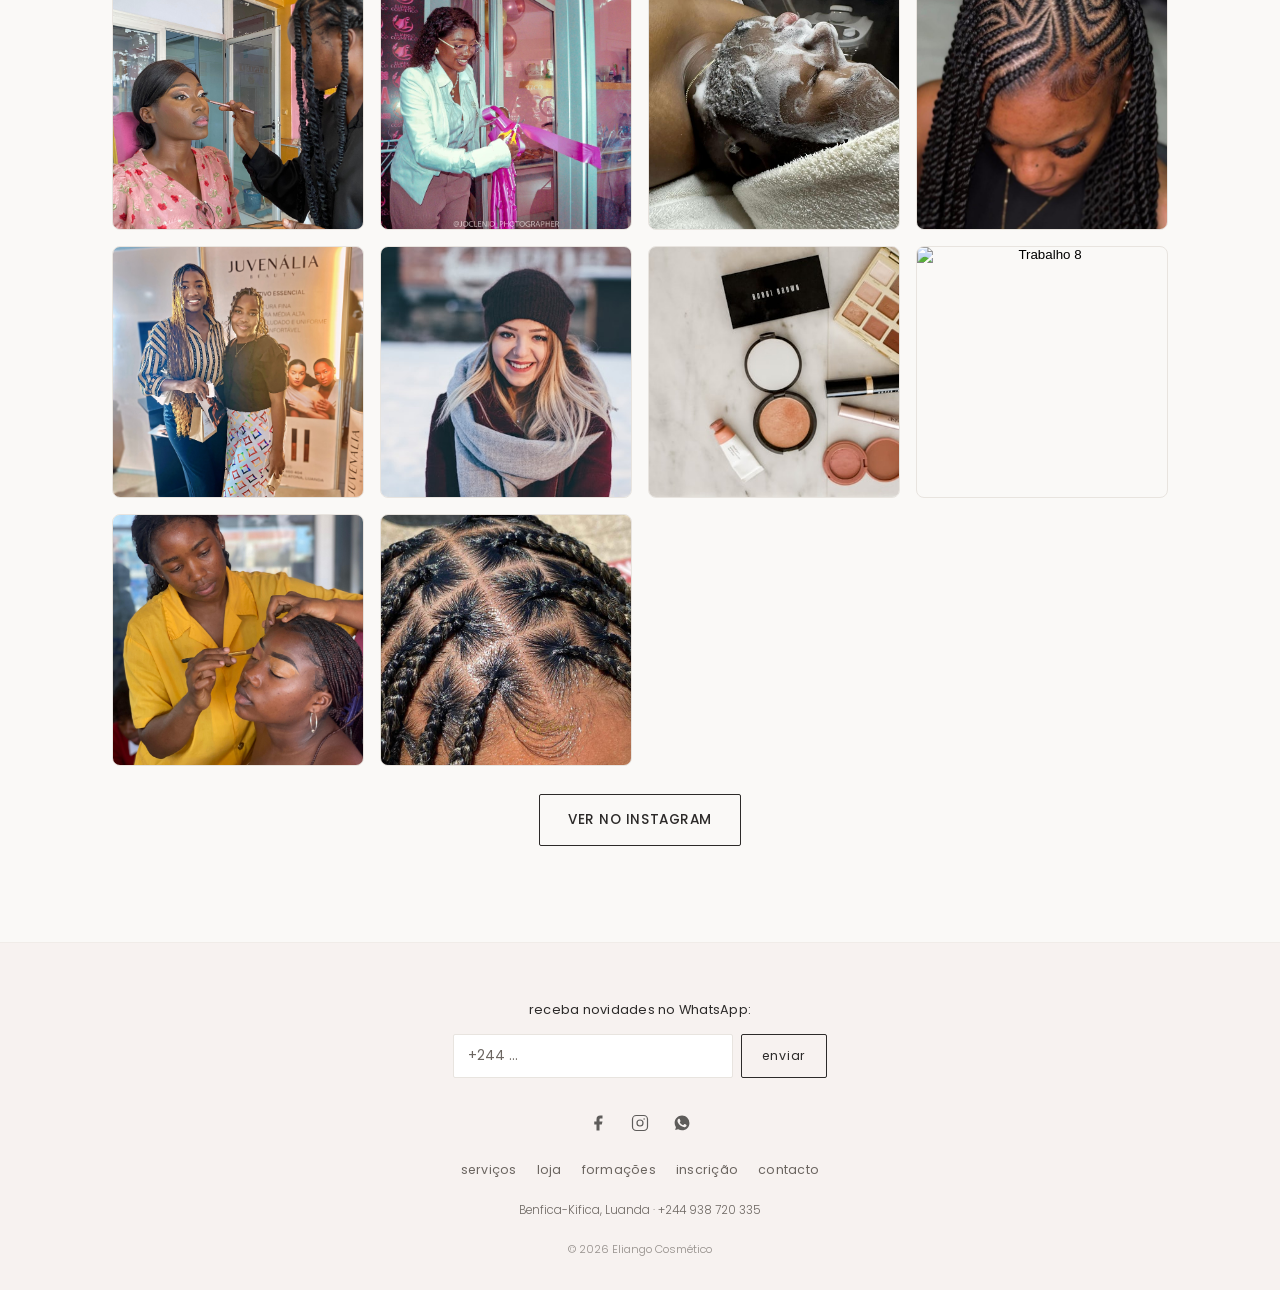
==== commit 143bb9e6: "up" ====
--- a/eliango-cosmetico 4/index.html
+++ b/eliango-cosmetico 4/index.html
@@ -87,49 +87,23 @@
 
   <!-- Hero -->
   <section class="hero" id="inicio">
-    <video
-      id="heroVideo"
-      class="hero-bg hero-video"
-      src="/media/hero.mp4"
-      poster="/images/hero-poster.jpg"
-      autoplay
-      muted
-      defaultMuted
-      loop
-      playsinline
-      webkit-playsinline
-      preload="auto"
-    ></video>
-    <img class="hero-bg hero-fallback" src="/images/hero-poster.jpg" alt="Eliango Cosmético" hidden>
-    <script>
-      (function () {
-        var v = document.getElementById('heroVideo');
-        if (!v) return;
-        v.muted = true;
-        v.defaultMuted = true;
-        v.playsInline = true;
-        function play() {
-          var p = v.play();
-          if (p && p.catch) p.catch(function () {});
-        }
-        play();
-        v.addEventListener('canplay', play);
-        v.addEventListener('loadeddata', play);
-        document.addEventListener('touchstart', play, { once: true, passive: true });
-        document.addEventListener('click', play, { once: true });
-        v.addEventListener('error', function () {
-          if (v.getAttribute('src') !== '/images/hero-video.mp4') {
-            v.src = '/images/hero-video.mp4';
-            v.load();
-            play();
-          } else {
-            v.style.display = 'none';
-            var fb = document.querySelector('.hero-fallback');
-            if (fb) fb.hidden = false;
-          }
-        });
-      })();
-    </script>
+    <div class="hero-media" aria-hidden="true">
+      <video
+        class="hero-video"
+        id="heroVideo"
+        muted
+        autoplay
+        playsinline
+        webkit-playsinline
+        loop
+        preload="auto"
+        poster="images/hero-poster.jpg"
+      >
+        <source src="media/hero.mp4" type="video/mp4">
+      </video>
+      <img class="hero-still" id="heroStill" src="images/hero-poster.jpg" alt="">
+      <div class="hero-overlay"></div>
+    </div>
   </section>
 
   <!-- About -->
@@ -458,6 +432,8 @@
         <button type="button" class="gallery-item" data-src="images/gallery6.jpg" aria-label="Ver foto 6"><img src="images/gallery6.jpg" alt="Trabalho 6" loading="lazy"></button>
         <button type="button" class="gallery-item" data-src="images/gallery7.jpg" aria-label="Ver foto 7"><img src="images/gallery7.jpg" alt="Trabalho 7" loading="lazy"></button>
         <button type="button" class="gallery-item" data-src="images/gallery8.jpg" aria-label="Ver foto 8"><img src="images/gallery8.jpg" alt="Trabalho 8" loading="lazy"></button>
+        <button type="button" class="gallery-item" data-src="images/gallery9.jpg" aria-label="Ver foto 9"><img src="images/gallery9.jpg" alt="Trabalho 9" loading="lazy"></button>
+        <button type="button" class="gallery-item" data-src="images/gallery10.jpg" aria-label="Ver foto 10"><img src="images/gallery10.jpg" alt="Trabalho 10" loading="lazy"></button>
       </div>
       <div class="gallery-cta">
         <a href="https://www.instagram.com/eliangocosmetico/" target="_blank" rel="noopener" class="btn btn-outline-dark" data-lang="pt">Ver no Instagram</a>
--- a/eliango-cosmetico 4/css/style.css
+++ b/eliango-cosmetico 4/css/style.css
@@ -422,45 +422,65 @@
 /* ========== HERO ========== */
 .hero {
   position: relative;
-  padding: 9.5rem 0 5rem;
-  text-align: center;
-  min-height: 88vh;
+  min-height: 100vh;
+  min-height: 100dvh;
   display: flex;
   align-items: center;
   justify-content: center;
+  padding: 0;
   overflow: hidden;
-}
-.hero-bg {
+  background: #1a1a1a;
+  text-align: center;
+}
+.hero-media {
   position: absolute;
   inset: 0;
+  z-index: 0;
+}
+.hero-video,
+.hero-still {
+  position: absolute;
+  inset: 0;
   width: 100%;
   height: 100%;
   object-fit: cover;
+  object-position: center center;
+}
+.hero-still {
+  z-index: 1;
+  opacity: 1;
+  transition: opacity 0.6s ease;
+  pointer-events: none;
+}
+.hero-still.is-hidden {
+  opacity: 0;
+}
+.hero-video {
   z-index: 0;
-}
-.hero-video {
+  opacity: 0;
+  transition: opacity 0.6s ease;
   pointer-events: none;
-  opacity: 1 !important;
-  visibility: visible !important;
-  display: block !important;
   background: #1a1a1a;
 }
-.hero::before {
-  content: '';
+.hero-video.is-visible {
+  z-index: 1;
+  opacity: 1;
+}
+.hero-overlay {
   position: absolute;
   inset: 0;
+  z-index: 2;
   background: linear-gradient(
     165deg,
     rgba(44, 42, 41, 0.25) 0%,
-    rgba(44, 42, 41, 0.2) 45%,
-    rgba(44, 42, 41, 0.4) 100%
+    rgba(44, 42, 41, 0.15) 45%,
+    rgba(44, 42, 41, 0.35) 100%
   );
-  z-index: 1;
   pointer-events: none;
 }
 .hero-content {
   position: relative;
-  z-index: 2;
+  z-index: 3;
   max-width: 620px;
   margin: 0 auto;
   color: white;
@@ -479,26 +499,15 @@
 }
 .hero h1 {
   font-family: var(--font-display);
-  font-size: 2.25rem;
-  font-weight: 500;
-  line-height: 1.25;
-  margin-bottom: 0;
+  font-size: 2.1rem;
+  font-weight: 500;
   color: white;
-  letter-spacing: 0.01em;
-  text-shadow: 0 2px 24px rgba(0,0,0,0.25);
+  line-height: 1.2;
+  margin-bottom: 1rem;
 }
 .hero p {
-  font-size: 0.98rem;
-  color: rgba(255, 255, 255, 0.88);
-  margin-bottom: 2rem;
-  font-weight: 300;
-  line-height: 1.7;
-}
-.hero-btns {
-  display: flex;
-  flex-direction: column;
-  gap: 0.75rem;
-  align-items: center;
+  color: rgba(255, 255, 255, 0.9);
+  font-size: 1rem;
 }
 
 /* ========== BUTTONS ========== */
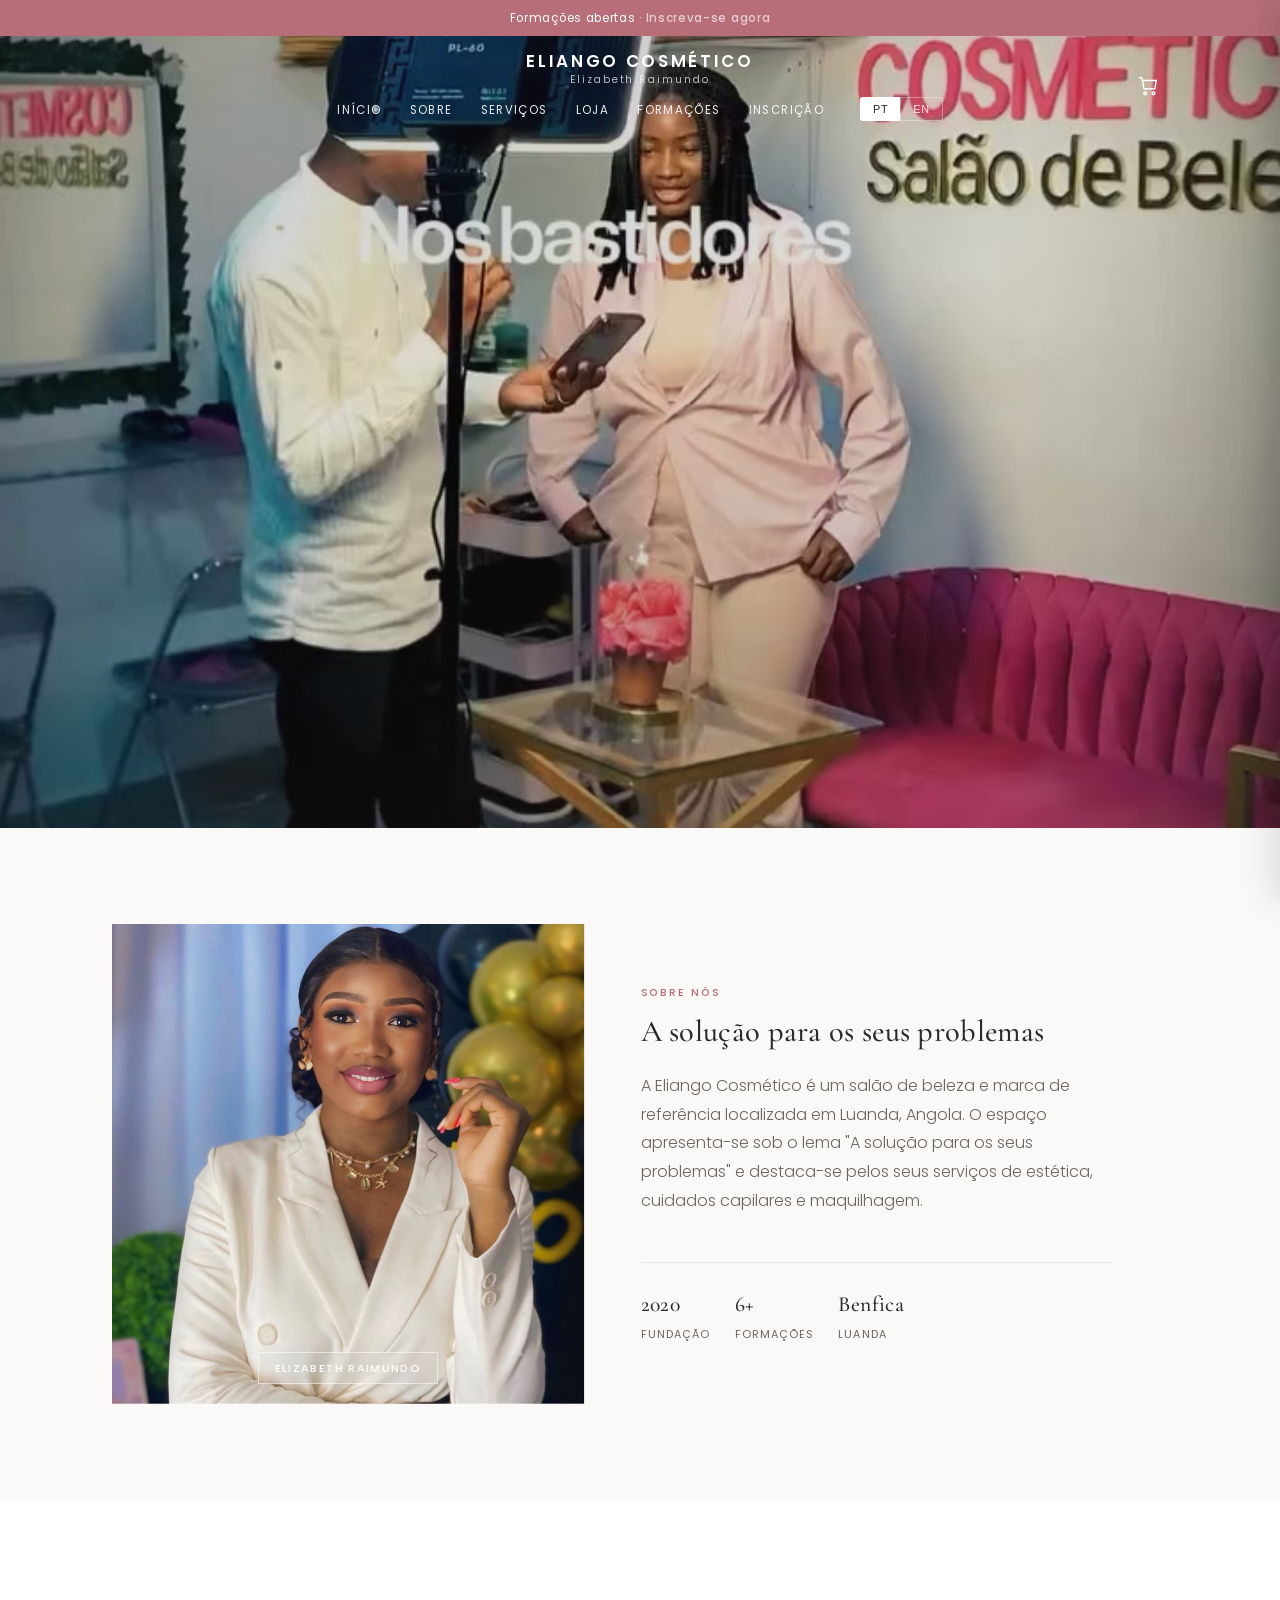
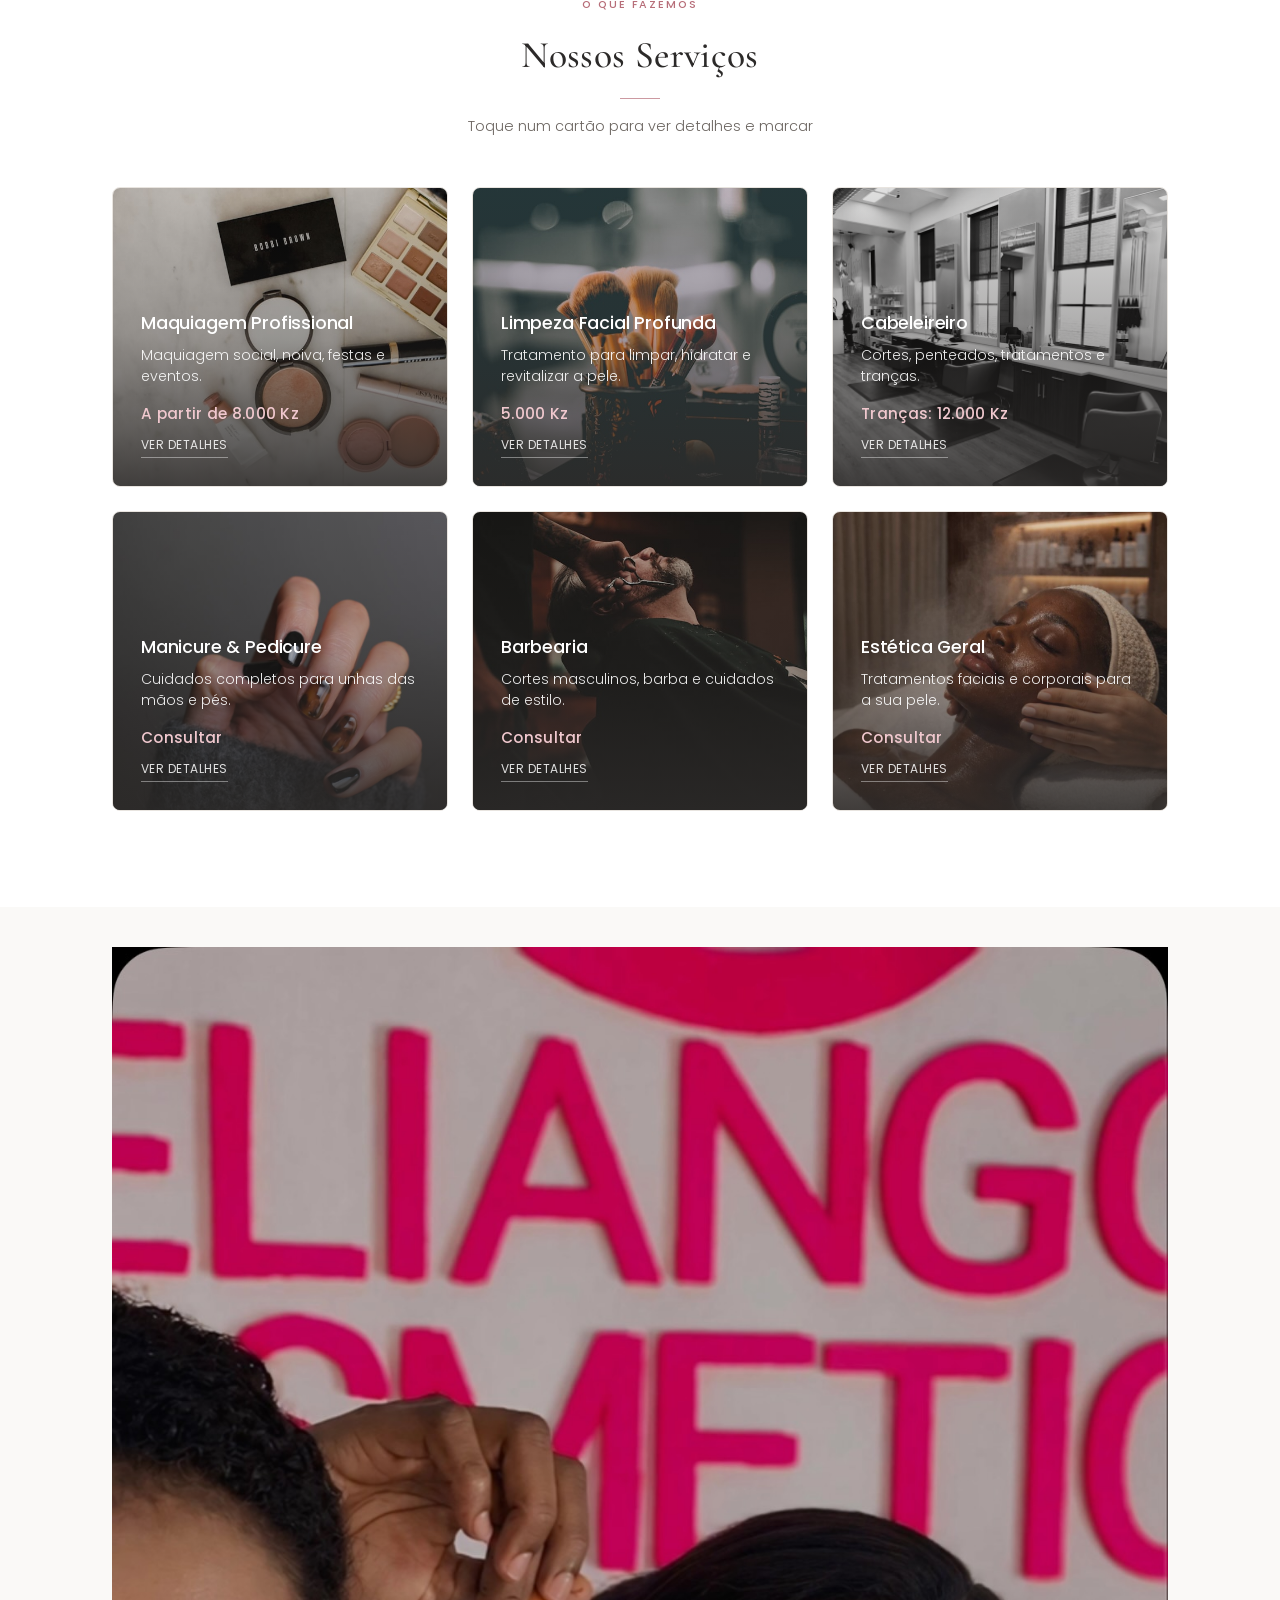
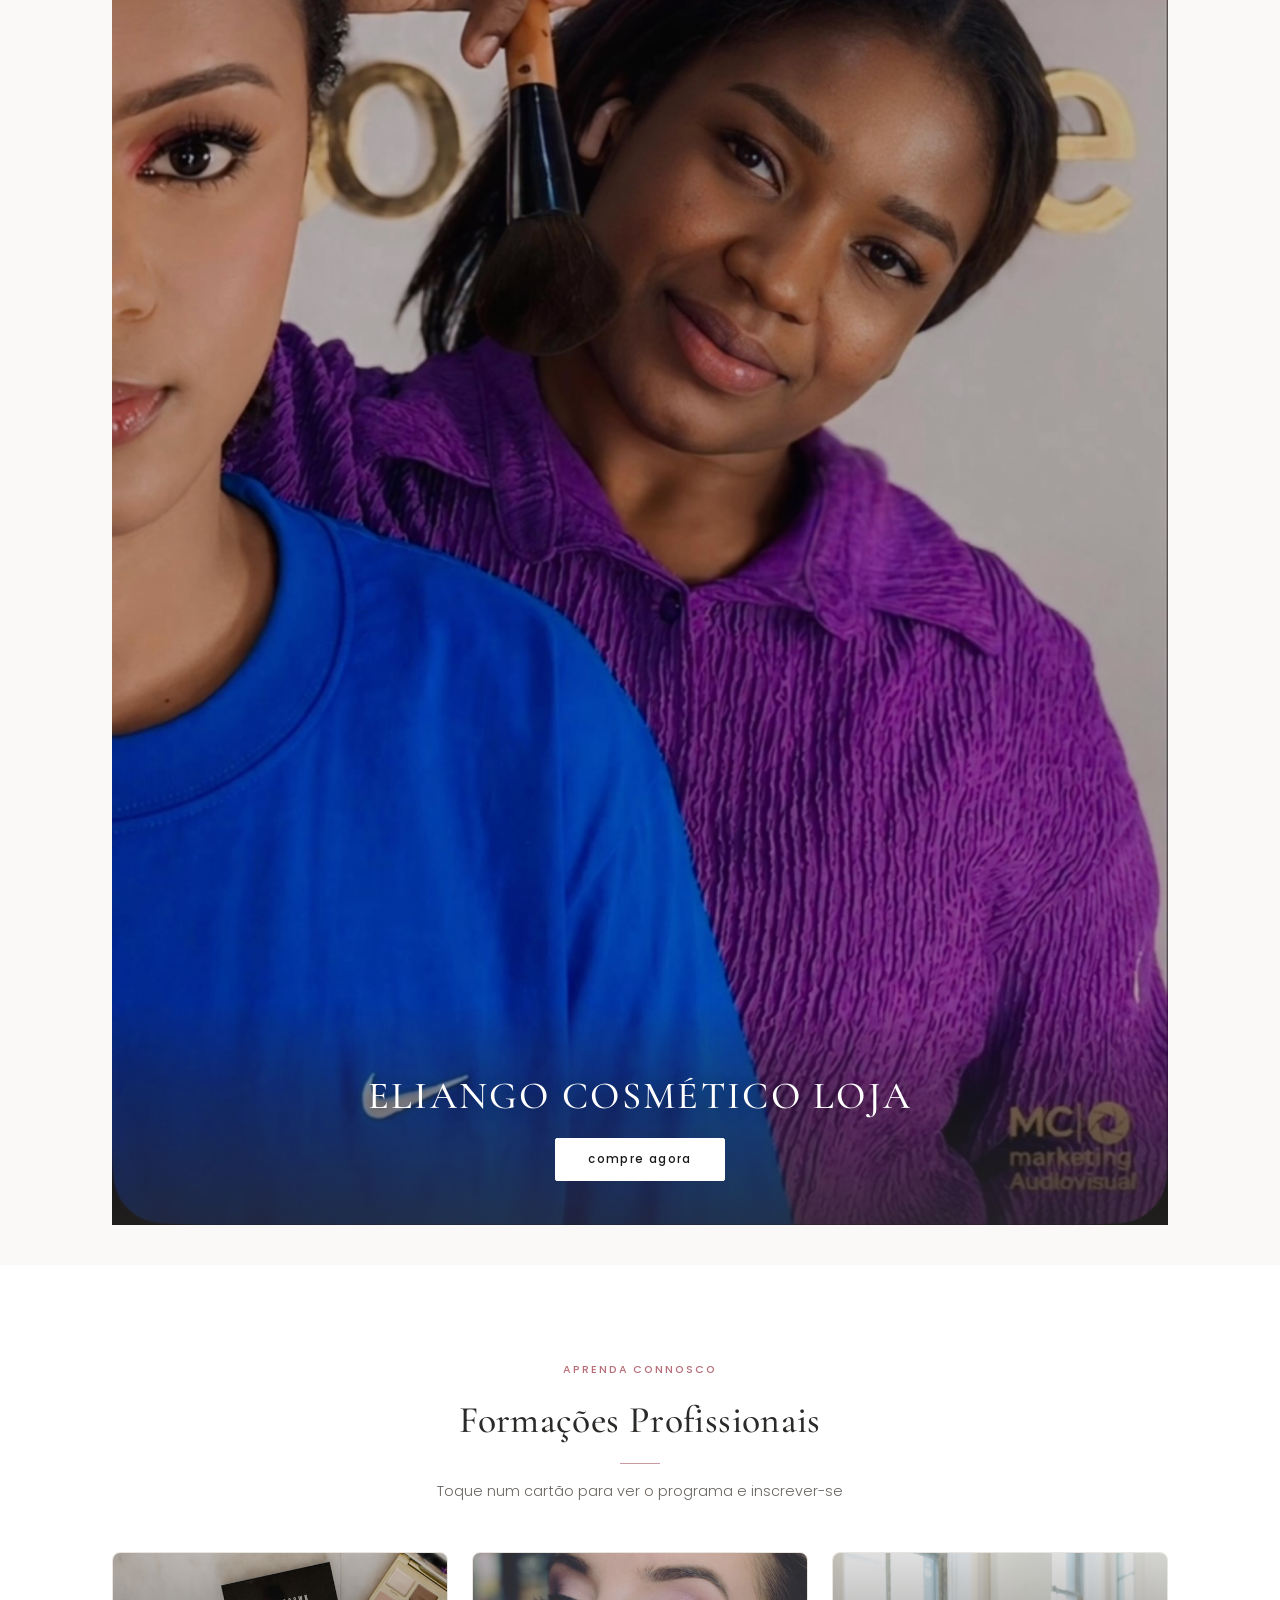
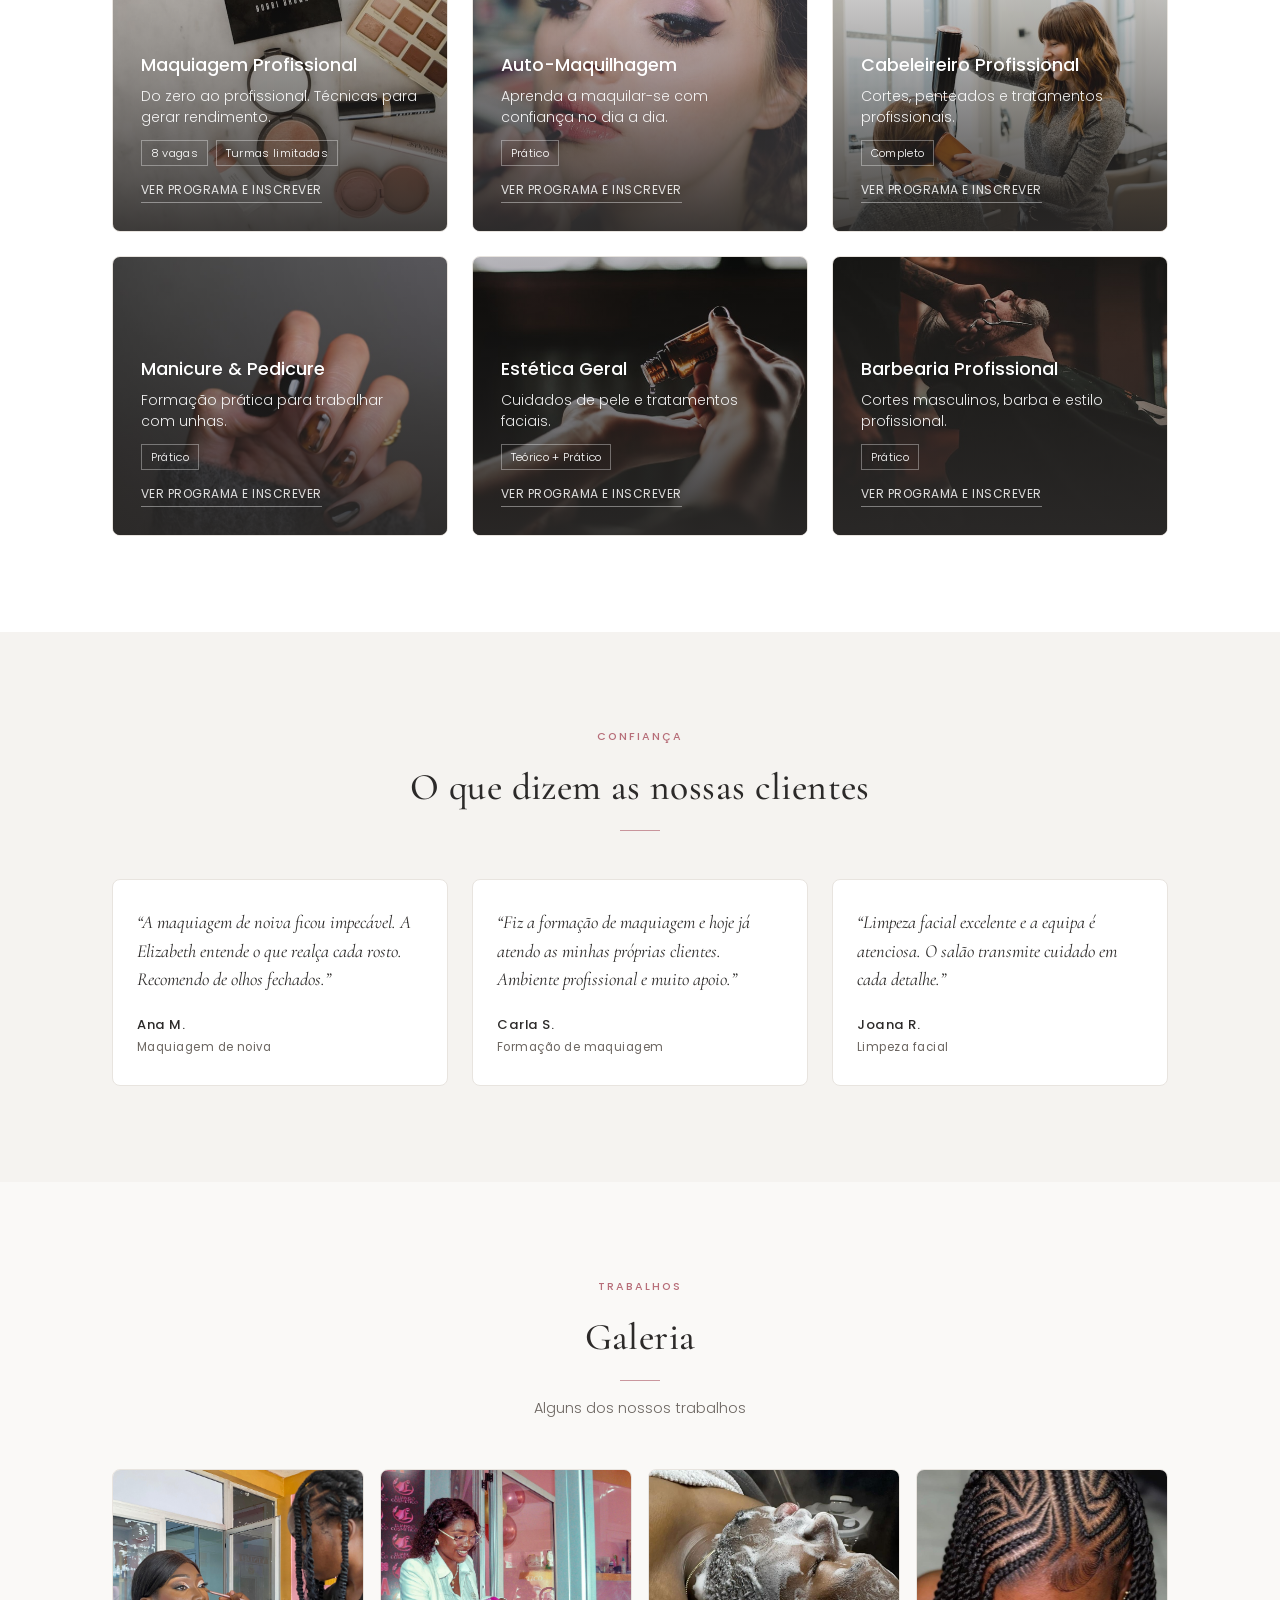
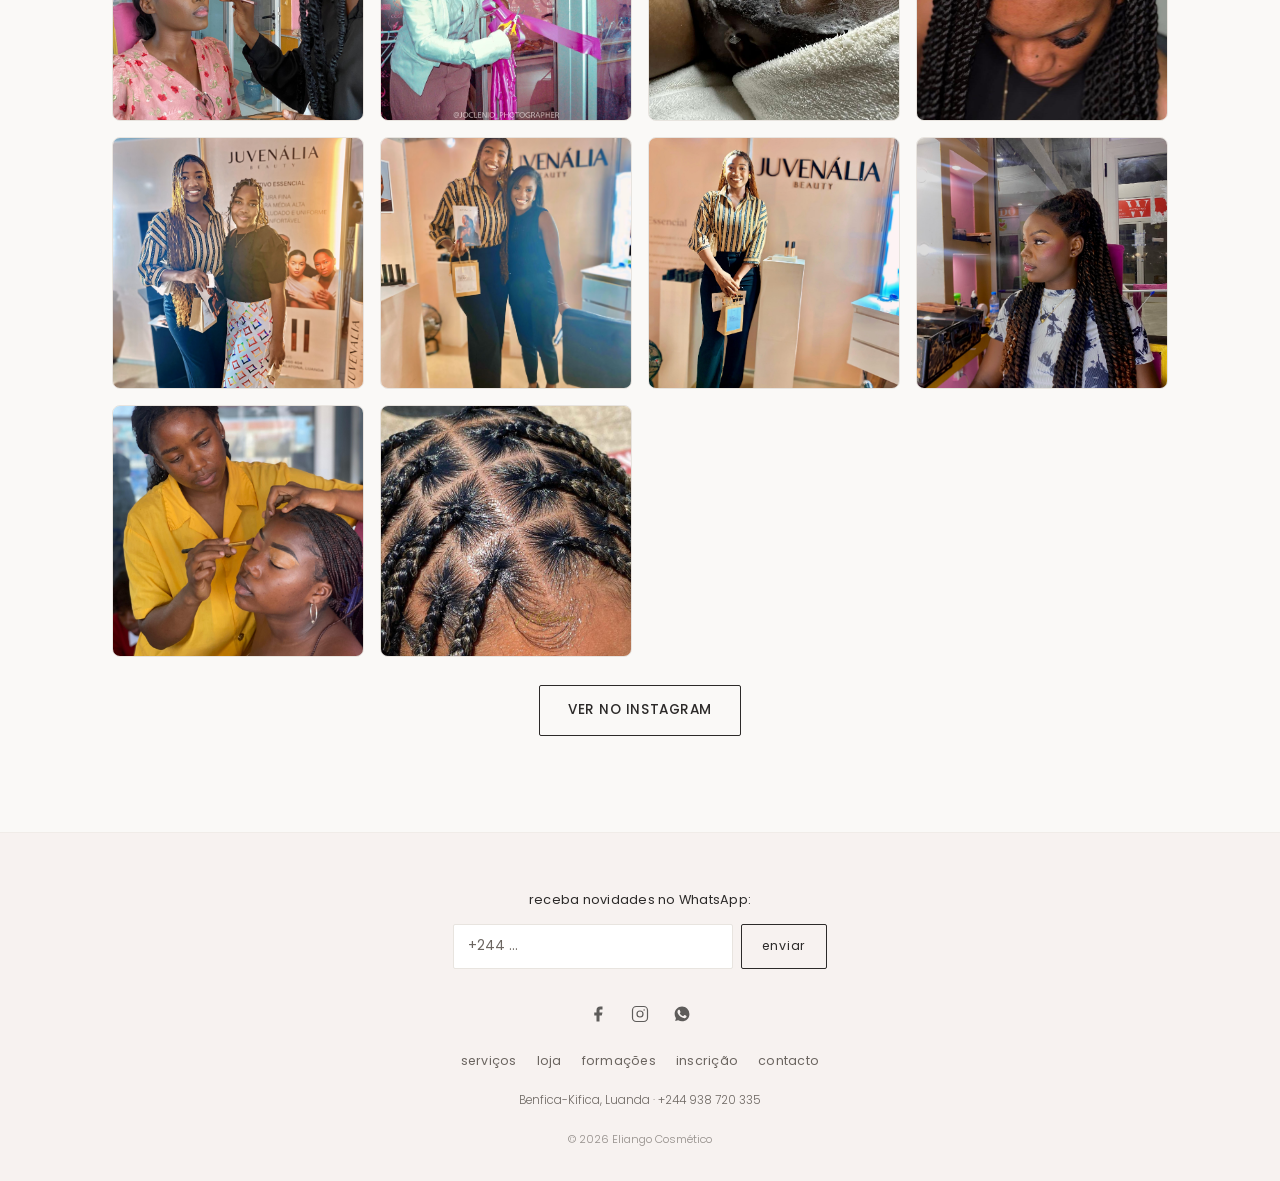
==== commit 58b883f3: "up" ====
--- a/eliango-cosmetico 4/index.html
+++ b/eliango-cosmetico 4/index.html
@@ -115,14 +115,12 @@
           <span class="about-name">Elizabeth Raimundo</span>
         </div>
         <div class="about-text">
-          <span class="eyebrow" data-lang="pt">A nossa história</span>
-          <span class="eyebrow" data-lang="en">Our story</span>
-          <h2 data-lang="pt">De uma mala à transformação de vidas</h2>
-          <h2 data-lang="en">From a bag to transforming lives</h2>
-          <p data-lang="pt">Comecei a Eliango Cosmético com uma mala e muita determinação. Em 2020 cobrava 5.000 Kz por maquiagem profissional. Hoje temos um salão completo, uma equipa dedicada e formamos mulheres que transformam a maquiagem numa fonte de renda.</p>
-          <p data-lang="en">I started Eliango Cosmético with a bag and a lot of determination. In 2020 I charged 5,000 Kz for professional makeup. Today we have a full salon, a dedicated team and we train women who turn makeup into a source of income.</p>
-          <p data-lang="pt">Recomecei várias vezes, enfrentei desafios e inveja, mas Deus nunca me deixou desistir. O nosso propósito é transformar vidas — não só com técnica, mas com posicionamento e confiança.</p>
-          <p data-lang="en">I restarted several times, faced challenges and envy, but God never let me give up. Our purpose is to transform lives — not only with technique, but with positioning and confidence.</p>
+          <span class="eyebrow" data-lang="pt">Sobre nós</span>
+          <span class="eyebrow" data-lang="en">About us</span>
+          <h2 data-lang="pt">A solução para os seus problemas</h2>
+          <h2 data-lang="en">The solution to your problems</h2>
+          <p data-lang="pt">A Eliango Cosmético é um salão de beleza e marca de referência localizada em Luanda, Angola. O espaço apresenta-se sob o lema "A solução para os seus problemas" e destaca-se pelos seus serviços de estética, cuidados capilares e maquilhagem.</p>
+          <p data-lang="en">Eliango Cosmético is a beauty salon and local reference brand based in Luanda, Angola. Guided by the motto "The solution to your problems," it stands out for its aesthetics, hair care and makeup services.</p>
           <div class="about-stats">
             <div class="stat">
               <span class="stat-num">2020</span>
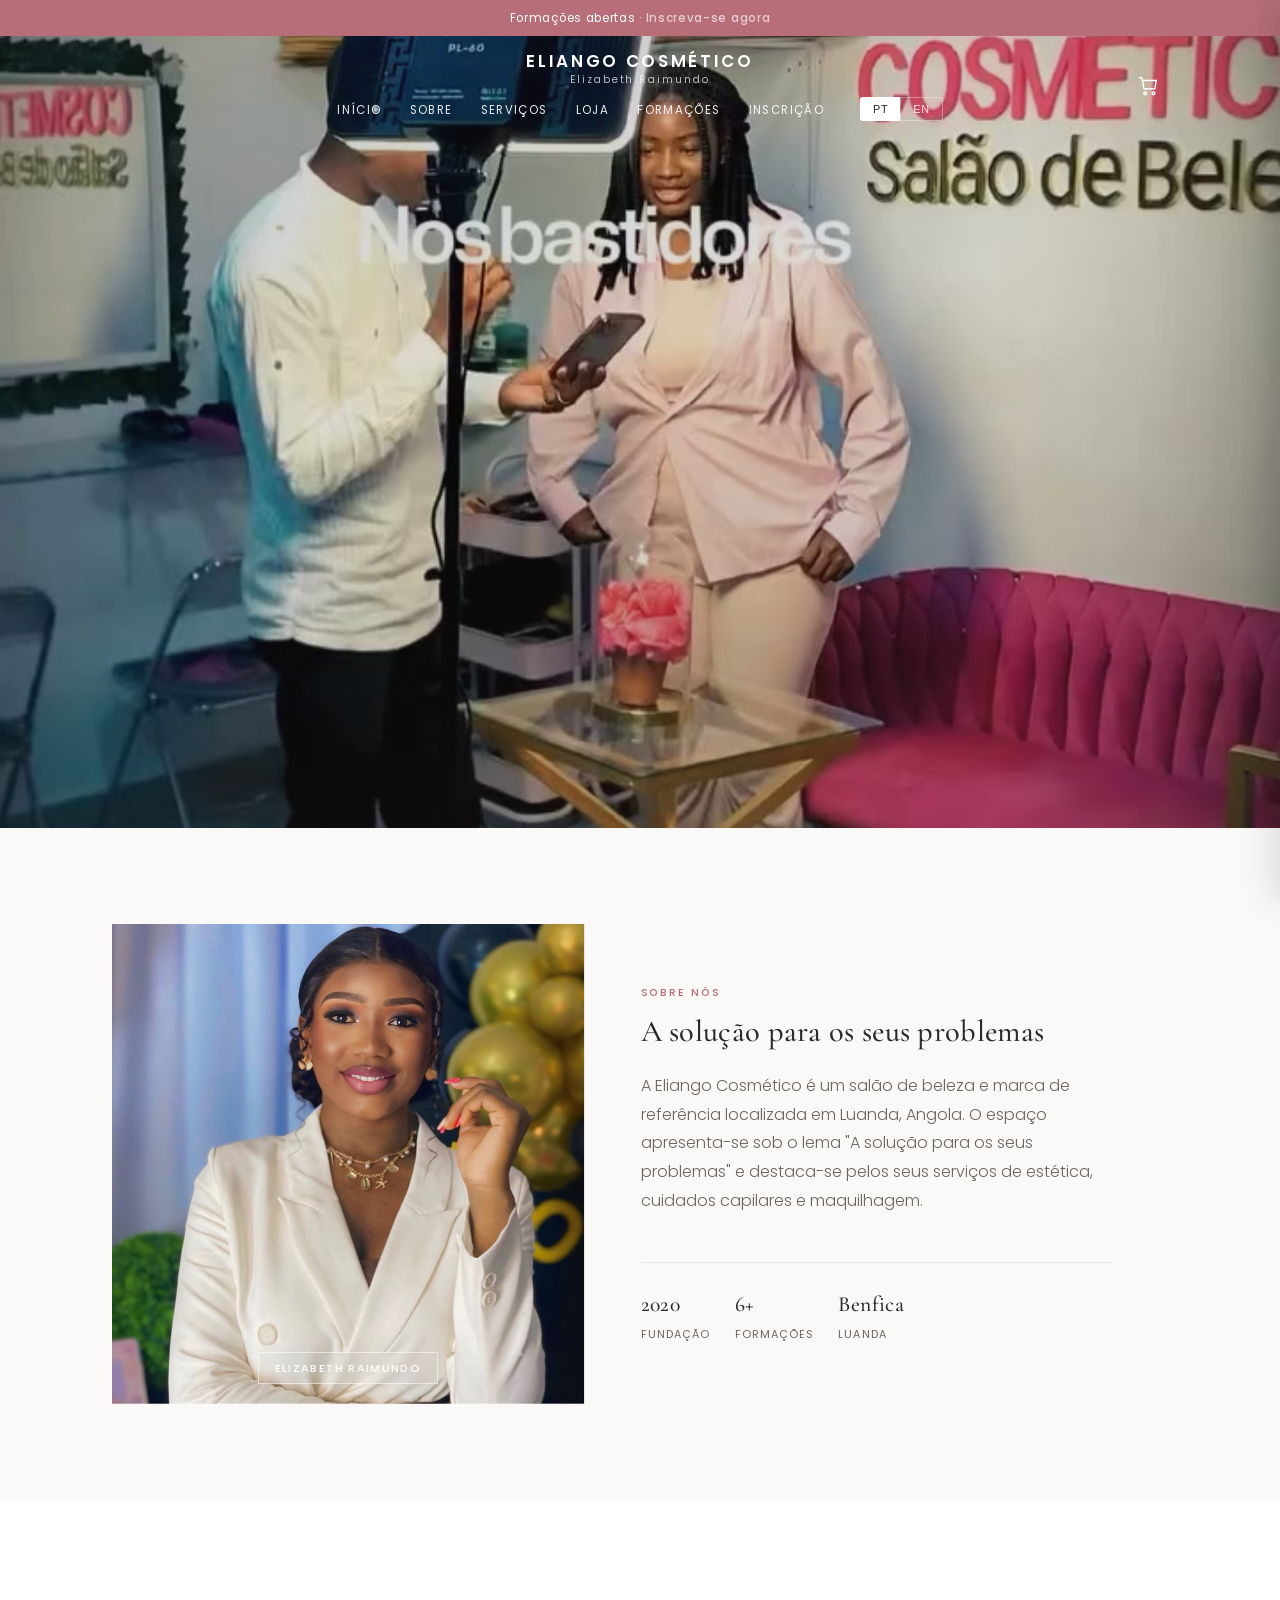
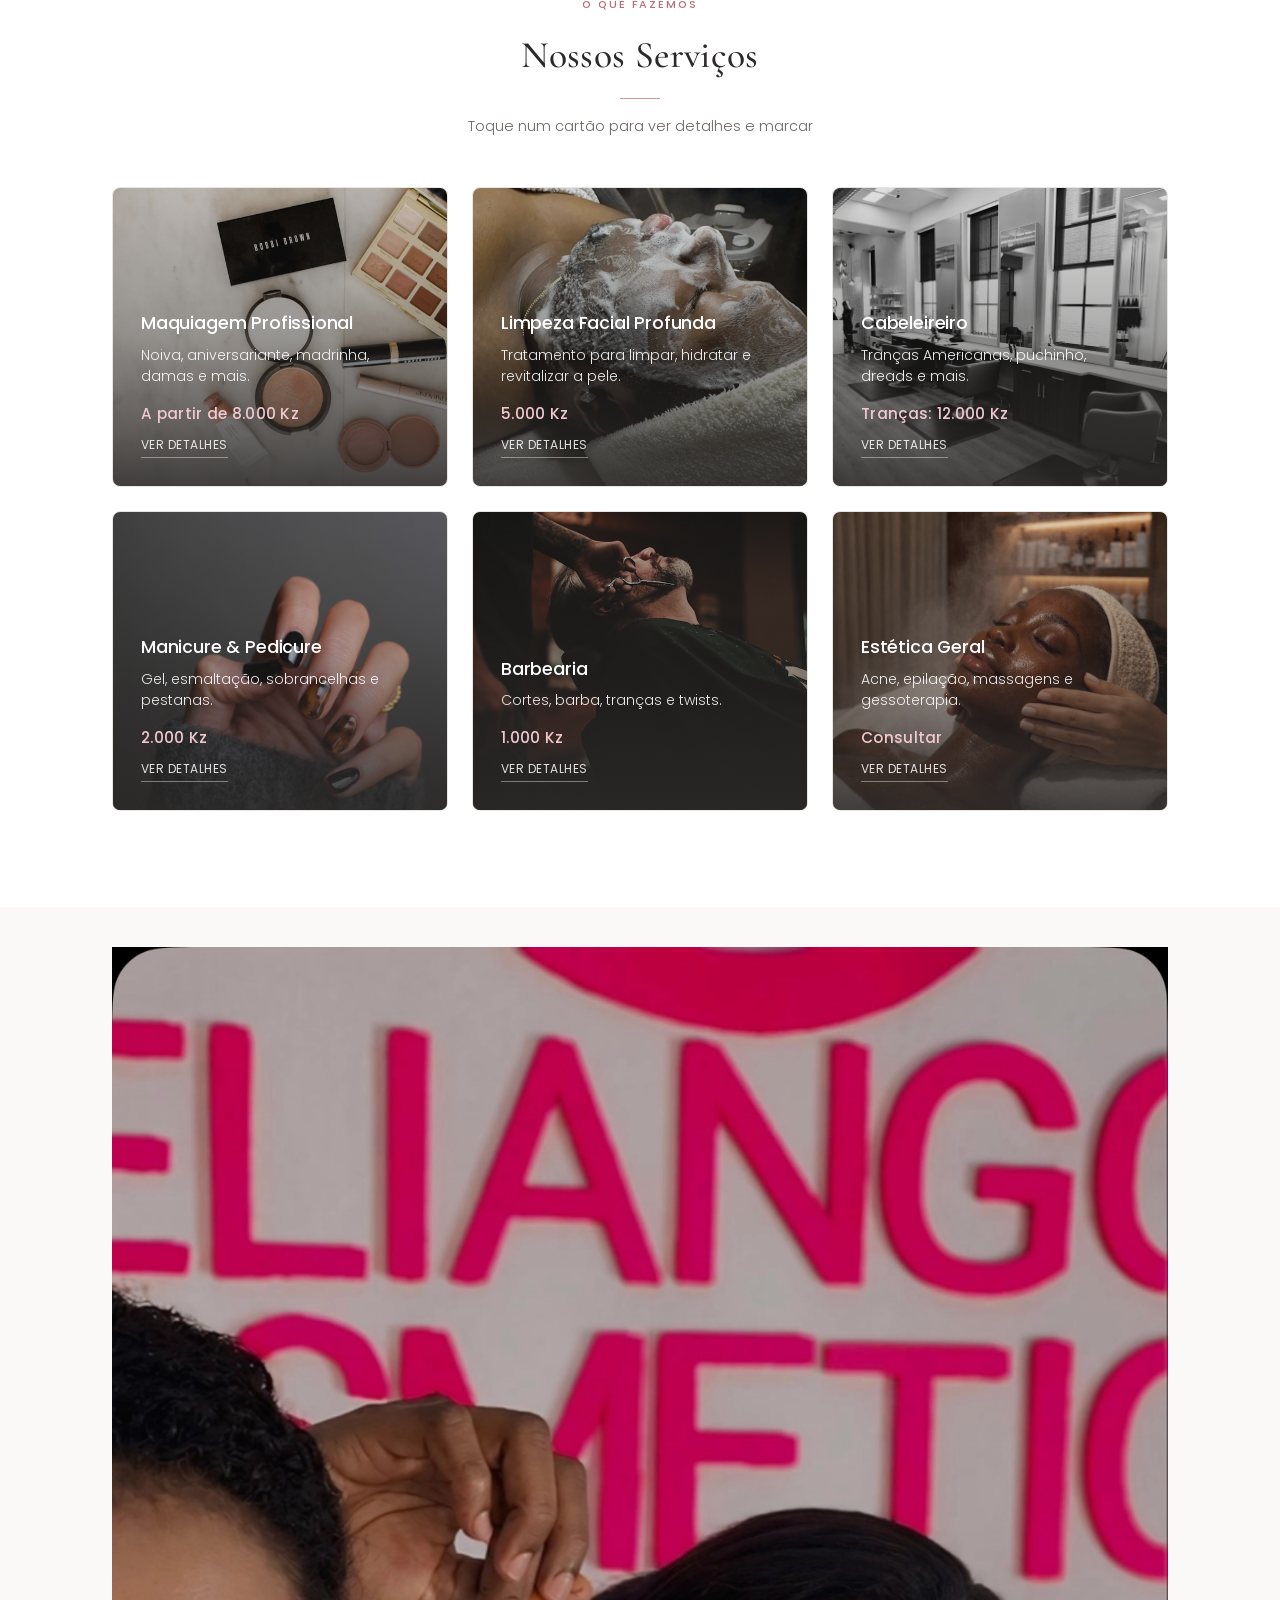
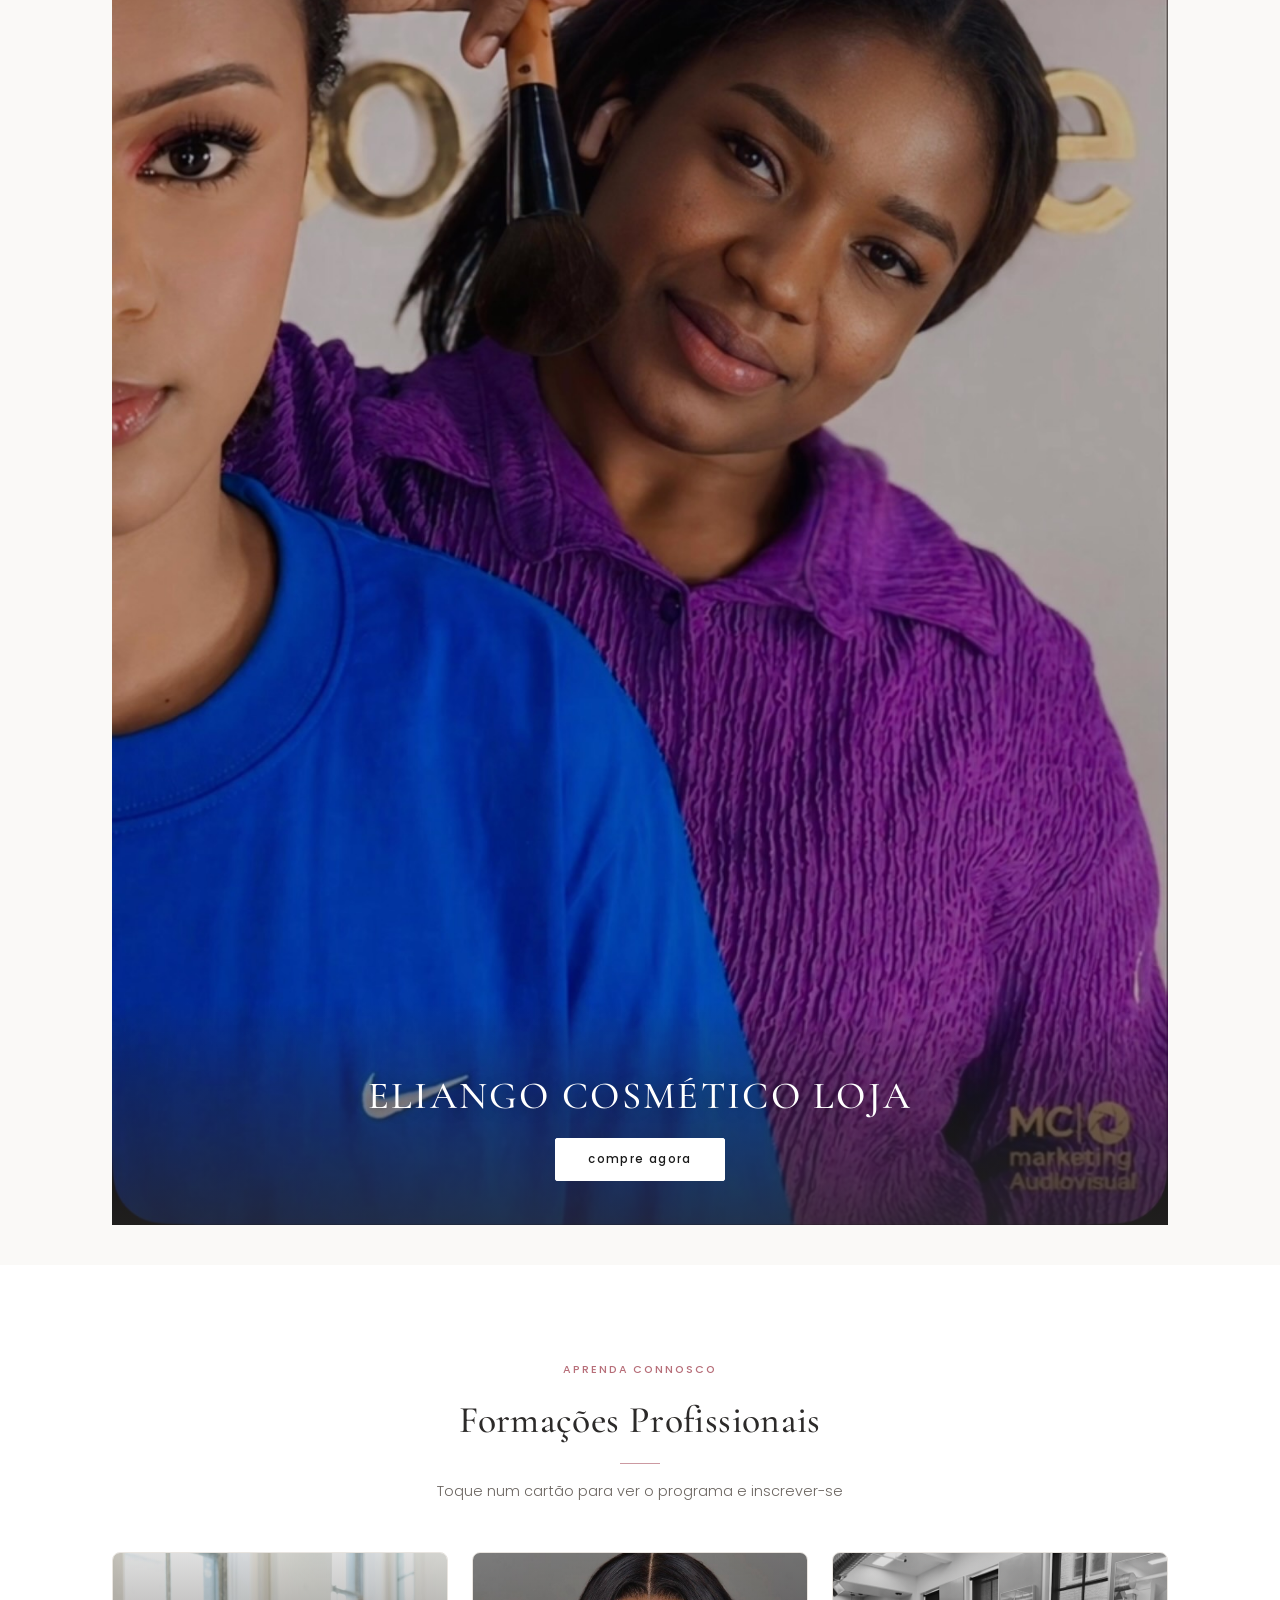
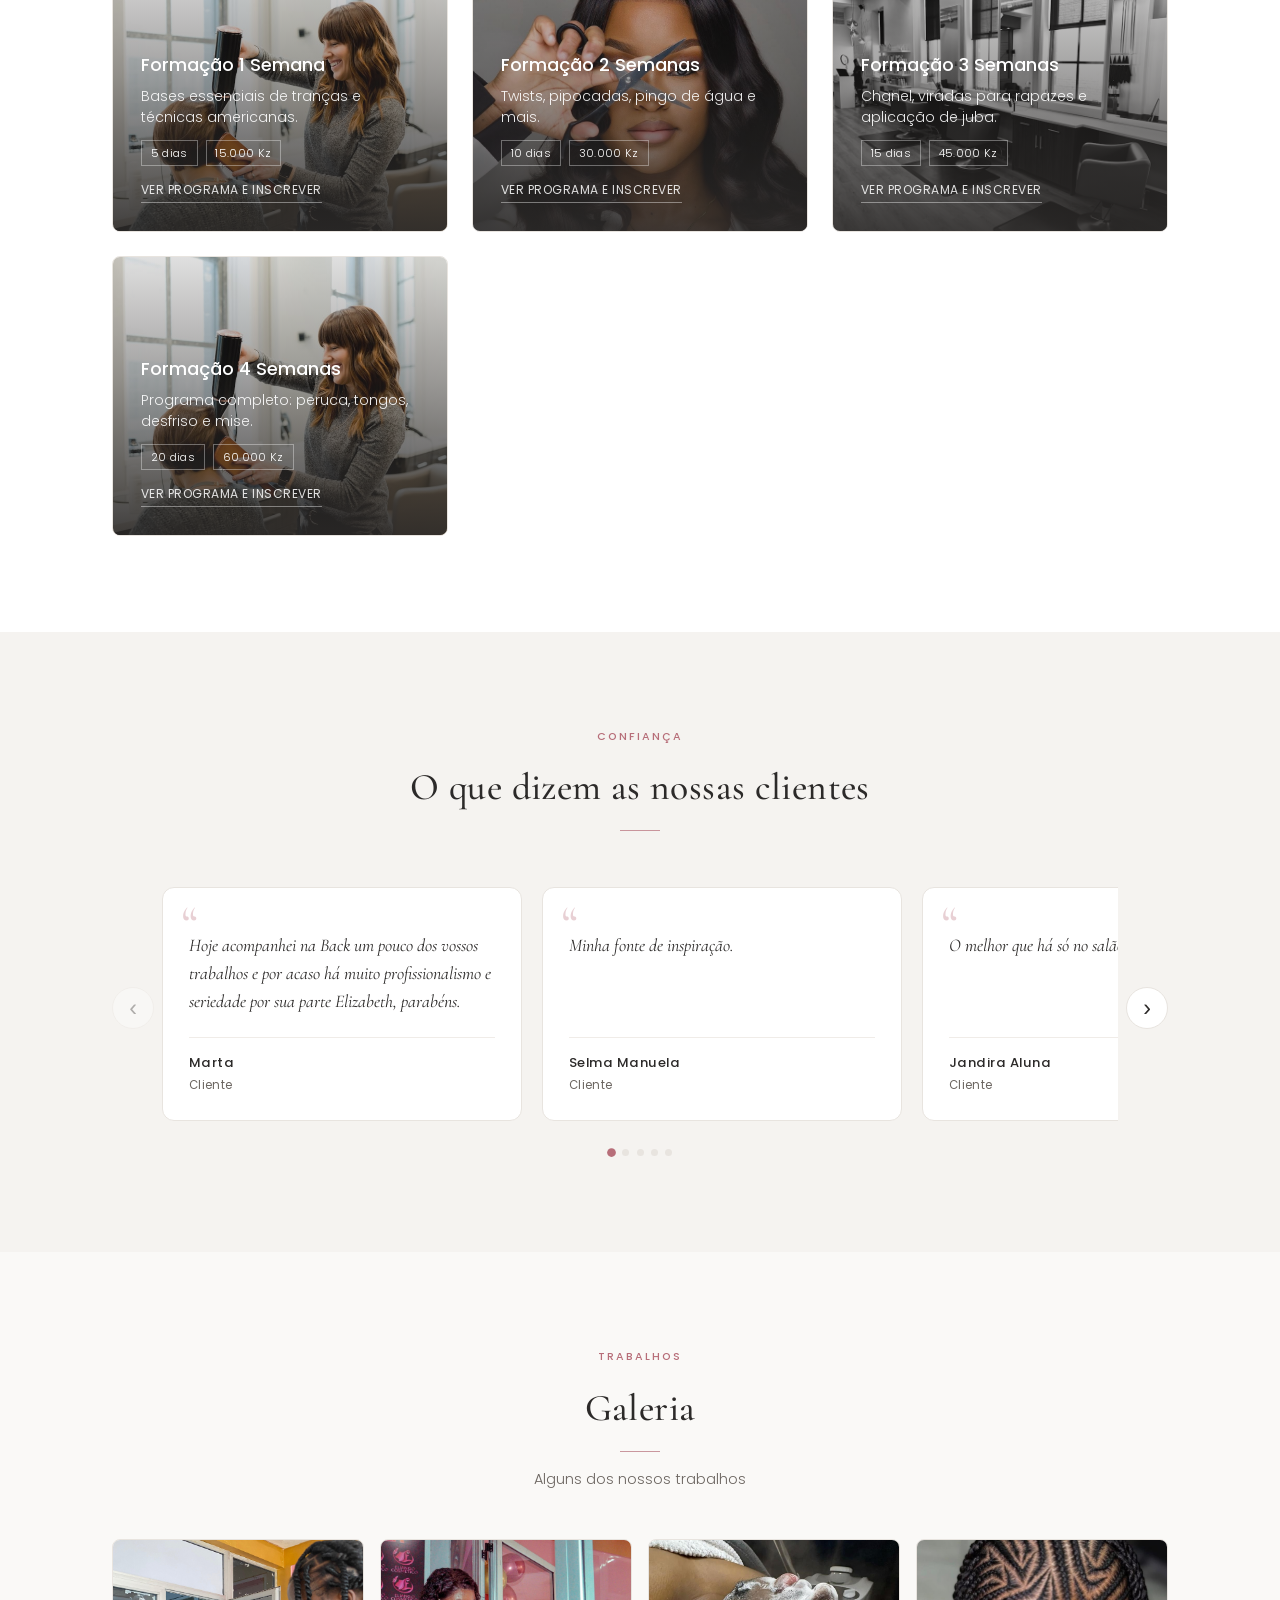
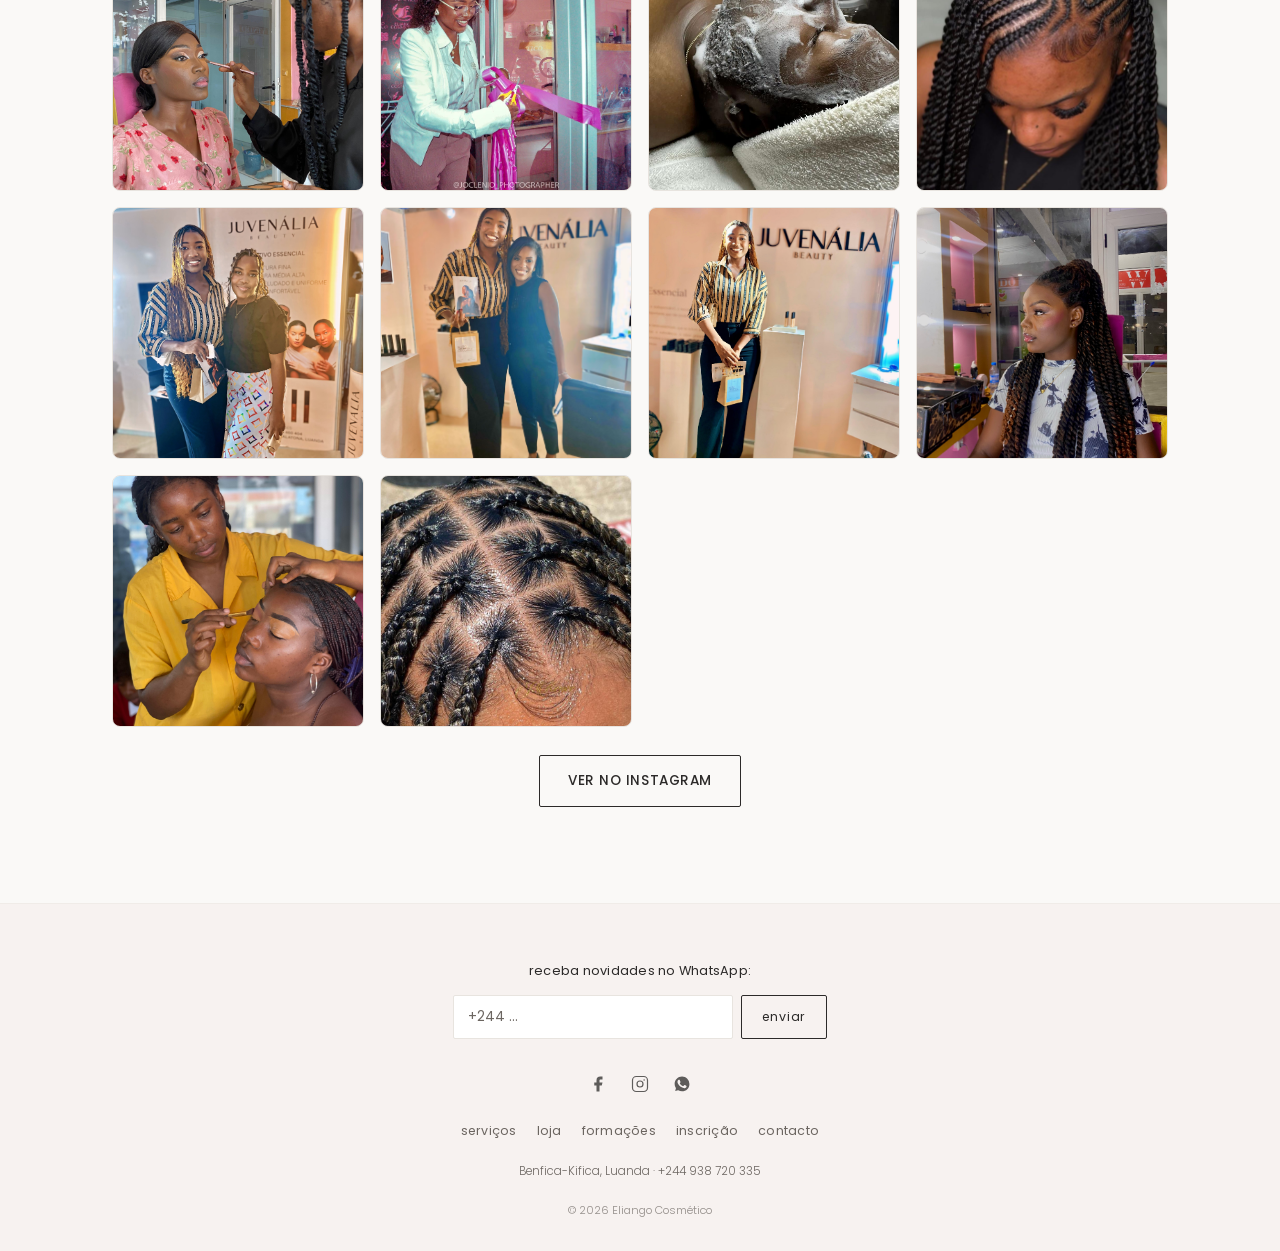
==== commit 1116e195: "up" ====
--- a/eliango-cosmetico 4/index.html
+++ b/eliango-cosmetico 4/index.html
@@ -156,13 +156,13 @@
         <p data-lang="en">Tap a card to see details and book</p>
       </div>
       <div class="services-grid reveal">
-        <article class="service-card" data-details='{"titlePt":"Maquiagem Profissional","titleEn":"Professional Makeup","descPt":"Maquiagem social, noiva, festas e eventos. Técnicas profissionais para realçar a sua beleza natural com acabamento impecável.","descEn":"Social, bridal, party and event makeup. Professional techniques to enhance your natural beauty with an impeccable finish.","price":"A partir de 8.000 Kz","img":"images/makeup.jpg","detailsPt":["Maquiagem social e de festa","Maquiagem de noiva","Maquiagem para sessões fotográficas","Produtos profissionais de longa duração","Consulta de estilo incluída"],"detailsEn":["Social and party makeup","Bridal makeup","Makeup for photo shoots","Long-lasting professional products","Style consultation included"]}'>
+        <article class="service-card" data-details='{"titlePt":"Maquiagem Profissional","titleEn":"Professional Makeup","descPt":"Maquiagem para noiva, aniversariante, madrinha, convidada, apresentação e damas.","descEn":"Makeup for bride, birthday girl, maid of honor, guest, presentation and bridesmaids.","price":"A partir de 8.000 Kz","img":"images/makeup.jpg","detailsPt":["Maquiagem para noiva","Maquiagem para aniversariante","Maquiagem para madrinha","Maquiagem convidada","Maquiagem para apresentação","Maquiagem para damas"],"detailsEn":["Bridal makeup","Birthday girl makeup","Maid of honor makeup","Guest makeup","Presentation makeup","Bridesmaid makeup"]}'>
           <img class="bg" src="images/makeup.jpg" alt="Maquiagem profissional" loading="lazy">
           <div class="service-body">
             <h3 data-lang="pt">Maquiagem Profissional</h3>
             <h3 data-lang="en">Professional Makeup</h3>
-            <p data-lang="pt">Maquiagem social, noiva, festas e eventos.</p>
-            <p data-lang="en">Social, bridal, party and event makeup.</p>
+            <p data-lang="pt">Noiva, aniversariante, madrinha, damas e mais.</p>
+            <p data-lang="en">Bride, birthday, maid of honor, bridesmaids and more.</p>
             <div class="service-price">A partir de 8.000 Kz</div>
             <span class="service-more" data-lang="pt">Ver detalhes</span>
             <span class="service-more" data-lang="en">See details</span>
@@ -182,54 +182,52 @@
           </div>
         </article>
 
-        <article class="service-card" data-details='{"titlePt":"Cabeleireiro","titleEn":"Hairdressing","descPt":"Cortes, penteados, tratamentos e tranças. Cabelo saudável e estiloso com profissionais experientes.","descEn":"Cuts, hairstyles, treatments and braids. Healthy and stylish hair with experienced professionals.","price":"Tranças: 12.000 Kz","img":"images/hair.jpg","detailsPt":["Cortes femininos e masculinos","Penteados para eventos","Tranças e penteados afro","Tratamentos capilares","Consulta de estilo"],"detailsEn":["Women and men cuts","Event hairstyles","Braids and afro styles","Hair treatments","Style consultation"]}'>
+        <article class="service-card" data-details='{"titlePt":"Cabeleireiro","titleEn":"Hairdressing","descPt":"Tranças e penteados para todos os estilos. Cabelo saudável e estiloso com profissionais experientes.","descEn":"Braids and hairstyles for every look. Healthy and stylish hair with experienced professionals.","price":"Tranças: 12.000 Kz","img":"images/hair.jpg","detailsPt":["Tranças Americanas","Tranças dreads looks","Puchinho","Puchinho com fronte","Trança para criança","Todo tipo de tranças"],"detailsEn":["American braids","Dreadlocks looks","Puff","Puff with fringe","Braids for kids","All types of braids"]}'>
           <img class="bg" src="images/hair.jpg" alt="Cabeleireiro" loading="lazy">
           <div class="service-body">
             <h3 data-lang="pt">Cabeleireiro</h3>
             <h3 data-lang="en">Hairdressing</h3>
-            <p data-lang="pt">Cortes, penteados, tratamentos e tranças.</p>
-            <p data-lang="en">Cuts, hairstyles, treatments and braids.</p>
+            <p data-lang="pt">Tranças Americanas, puchinho, dreads e mais.</p>
+            <p data-lang="en">American braids, puff, dreads and more.</p>
             <div class="service-price">Tranças: 12.000 Kz</div>
             <span class="service-more" data-lang="pt">Ver detalhes</span>
             <span class="service-more" data-lang="en">See details</span>
           </div>
         </article>
 
-        <article class="service-card" data-details='{"titlePt":"Manicure & Pedicure","titleEn":"Manicure & Pedicure","descPt":"Cuidados completos para unhas das mãos e pés. Acabamento profissional e higiénico.","descEn":"Complete care for hands and feet nails. Professional and hygienic finish.","price":"Consultar preço","img":"images/manicure.jpg","detailsPt":["Manicure clássica e gel","Pedicure completa","Tratamento de cutículas","Esmaltação de longa duração","Ambiente higiénico"],"detailsEn":["Classic and gel manicure","Full pedicure","Cuticle treatment","Long-lasting polish","Hygienic environment"]}'>
+        <article class="service-card" data-details='{"titlePt":"Manicure & Pedicure","titleEn":"Manicure & Pedicure","descPt":"Unhas de gel, esmaltação, design de sobrancelhas e aplicação de pestanas.","descEn":"Gel nails, polish, eyebrow design and lash application.","price":"2.000 Kz","img":"images/manicure.jpg","detailsPt":["Gelinho normal","Unhas de Gel","Unhas de gel (Esmaltação)","Design de Sobrancelhas","Aplicação de Pestanas"],"detailsEn":["Regular gel polish","Gel nails","Gel nails (polish)","Eyebrow design","Lash application"]}'>
           <img class="bg" src="images/manicure.jpg" alt="Manicure e pedicure" loading="lazy">
           <div class="service-body">
             <h3 data-lang="pt">Manicure &amp; Pedicure</h3>
             <h3 data-lang="en">Manicure &amp; Pedicure</h3>
-            <p data-lang="pt">Cuidados completos para unhas das mãos e pés.</p>
-            <p data-lang="en">Complete care for hands and feet nails.</p>
-            <div class="service-price" data-lang="pt">Consultar</div>
-            <div class="service-price" data-lang="en">On request</div>
+            <p data-lang="pt">Gel, esmaltação, sobrancelhas e pestanas.</p>
+            <p data-lang="en">Gel, polish, eyebrows and lashes.</p>
+            <div class="service-price">2.000 Kz</div>
             <span class="service-more" data-lang="pt">Ver detalhes</span>
             <span class="service-more" data-lang="en">See details</span>
           </div>
         </article>
 
-        <article class="service-card" data-details='{"titlePt":"Barbearia","titleEn":"Barbershop","descPt":"Cortes masculinos, barba e cuidados de estilo para homens. Ambiente profissional e acolhedor.","descEn":"Men cuts, beard and style care. Professional and welcoming environment.","price":"Consultar preço","img":"images/barber.jpg","detailsPt":["Corte masculino clássico e moderno","Aparação e desenho de barba","Tratamentos de pele masculina","Acabamento com toalha quente","Consulta de estilo"],"detailsEn":["Classic and modern men cuts","Beard trim and design","Men skin treatments","Hot towel finish","Style consultation"]}'>
+        <article class="service-card" data-details='{"titlePt":"Barbearia","titleEn":"Barbershop","descPt":"Todos os tipos de cortes, aparação de barba, tranças e twists. Ambiente profissional e acolhedor.","descEn":"All types of cuts, beard trim, braids and twists. Professional and welcoming environment.","price":"1.000 Kz","img":"images/barber.jpg","detailsPt":["Todos os tipos de cortes","Aparação e desenho de barba","Tranças & Twists"],"detailsEn":["All types of cuts","Beard trim and design","Braids & Twists"]}'>
           <img class="bg" src="images/barber.jpg" alt="Barbearia" loading="lazy">
           <div class="service-body">
             <h3 data-lang="pt">Barbearia</h3>
             <h3 data-lang="en">Barbershop</h3>
-            <p data-lang="pt">Cortes masculinos, barba e cuidados de estilo.</p>
-            <p data-lang="en">Men cuts, beard and style care.</p>
-            <div class="service-price" data-lang="pt">Consultar</div>
-            <div class="service-price" data-lang="en">On request</div>
+            <p data-lang="pt">Cortes, barba, tranças e twists.</p>
+            <p data-lang="en">Cuts, beard, braids and twists.</p>
+            <div class="service-price">1.000 Kz</div>
             <span class="service-more" data-lang="pt">Ver detalhes</span>
             <span class="service-more" data-lang="en">See details</span>
           </div>
         </article>
 
-        <article class="service-card" data-details='{"titlePt":"Estética Geral","titleEn":"General Aesthetics","descPt":"Tratamentos faciais e corporais para cuidar da sua pele e bem-estar com técnicas profissionais.","descEn":"Facial and body treatments to care for your skin and well-being with professional techniques.","price":"Consultar preço","img":"images/aesthetics.jpg","detailsPt":["Tratamentos faciais personalizados","Cuidados de pele","Protocolos de hidratação","Avaliação de pele","Plano de cuidados contínuos"],"detailsEn":["Personalized facial treatments","Skin care","Hydration protocols","Skin assessment","Ongoing care plan"]}'>
+        <article class="service-card" data-details='{"titlePt":"Estética Geral","titleEn":"General Aesthetics","descPt":"Tratamentos faciais e corporais: acne, epilação, massagens, gessoterapia e mais.","descEn":"Facial and body treatments: acne, waxing, massages, plaster therapy and more.","price":"Consultar preço","img":"images/aesthetics.jpg","detailsPt":["Estética Fácil","Dermapiling","Tratamento de acnes","Epilação a cera quente","Tratamento de Foliculite","Clareamento localizado","Massagem Relaxante","Massagem Redutora","Gessoterapia"],"detailsEn":["Easy aesthetics","Dermaplaning","Acne treatment","Hot wax hair removal","Folliculitis treatment","Localized lightening","Relaxing massage","Reducing massage","Plaster therapy"]}'>
           <img class="bg" src="images/aesthetics.jpg" alt="Estética" loading="lazy">
           <div class="service-body">
             <h3 data-lang="pt">Estética Geral</h3>
             <h3 data-lang="en">General Aesthetics</h3>
-            <p data-lang="pt">Tratamentos faciais e corporais para a sua pele.</p>
-            <p data-lang="en">Facial and body treatments for your skin.</p>
+            <p data-lang="pt">Acne, epilação, massagens e gessoterapia.</p>
+            <p data-lang="en">Acne, waxing, massages and plaster therapy.</p>
             <div class="service-price" data-lang="pt">Consultar</div>
             <div class="service-price" data-lang="en">On request</div>
             <span class="service-more" data-lang="pt">Ver detalhes</span>
@@ -266,98 +264,68 @@
         <p data-lang="en">Tap a card to see the program and enroll</p>
       </div>
       <div class="courses-grid reveal">
-        <article class="course-card" data-details='{"titlePt":"Maquiagem Profissional","titleEn":"Professional Makeup","descPt":"Do zero ao profissional. Técnicas completas para começar a trabalhar e gerar rendimento com maquiagem.","descEn":"From zero to professional. Complete techniques to start working and generate income with makeup.","schedulePt":"Turmas limitadas · 8 vagas","scheduleEn":"Limited classes · 8 spots","img":"images/course-makeup.jpg","detailsPt":["Teoria e prática de maquiagem","Maquiagem social e noiva","Produtos e ferramentas profissionais","Posicionamento e precificação","Certificado de participação"],"detailsEn":["Makeup theory and practice","Social and bridal makeup","Professional products and tools","Positioning and pricing","Participation certificate"]}'>
-          <img class="bg" src="images/course-makeup.jpg" alt="Formação maquiagem" loading="lazy">
+        <article class="course-card" data-details='{"titlePt":"Formação 1 Semana","titleEn":"1-Week Course","descPt":"Formação intensiva de 5 dias com as bases essenciais de tranças e técnicas americanas.","descEn":"Intensive 5-day training covering essential braids and American techniques.","schedulePt":"5 dias","scheduleEn":"5 days","price":"15.000 Kz","img":"images/course-hair.jpg","detailsPt":["Cordoletes","Bobis Americanos","Com e sem cachos","Viradas Americanas","De mão"],"detailsEn":["Cordoletes","American bobbis","With and without curls","American turns","By hand"]}'>
+          <img class="bg" src="images/course-hair.jpg" alt="Formação 1 semana" loading="lazy">
           <div class="course-body">
-            <h3 data-lang="pt">Maquiagem Profissional</h3>
-            <h3 data-lang="en">Professional Makeup</h3>
-            <p data-lang="pt">Do zero ao profissional. Técnicas para gerar rendimento.</p>
-            <p data-lang="en">From zero to professional. Techniques to generate income.</p>
+            <h3 data-lang="pt">Formação 1 Semana</h3>
+            <h3 data-lang="en">1-Week Course</h3>
+            <p data-lang="pt">Bases essenciais de tranças e técnicas americanas.</p>
+            <p data-lang="en">Essential braids and American techniques.</p>
             <div class="course-meta-inline">
-              <span data-lang="pt">8 vagas</span>
-              <span data-lang="en">8 spots</span>
-              <span data-lang="pt">Turmas limitadas</span>
-              <span data-lang="en">Limited classes</span>
+              <span data-lang="pt">5 dias</span>
+              <span data-lang="en">5 days</span>
+              <span>15.000 Kz</span>
             </div>
             <span class="course-more" data-lang="pt">Ver programa e inscrever</span>
             <span class="course-more" data-lang="en">See program and enroll</span>
           </div>
         </article>
 
-        <article class="course-card" data-details='{"titlePt":"Auto-Maquilhagem","titleEn":"Self-Makeup","descPt":"Aprenda a maquilar-se com confiança no dia a dia e para ocasiões especiais.","descEn":"Learn to do your own makeup with confidence for everyday and special occasions.","schedulePt":"Horário: 10h–12h / 12h–14h","scheduleEn":"Schedule: 10h–12h / 12h–14h","img":"images/course-self.jpg","detailsPt":["Rotina de maquiagem diária","Maquiagem para eventos","Escolha de produtos","Técnicas de pele e olhos","Prática supervisionada"],"detailsEn":["Daily makeup routine","Event makeup","Product selection","Skin and eye techniques","Supervised practice"]}'>
-          <img class="bg" src="images/course-self.jpg" alt="Auto-maquilhagem" loading="lazy">
+        <article class="course-card" data-details='{"titlePt":"Formação 2 Semanas","titleEn":"2-Week Course","descPt":"Formação de 10 dias com técnicas intermédias de tranças, twists e estilos americanos.","descEn":"10-day training with intermediate braid, twist and American style techniques.","schedulePt":"10 dias","scheduleEn":"10 days","price":"30.000 Kz","img":"images/cabelereiro.jpg","detailsPt":["Cordoletes","Bobes Americano com e sem Cachos","Twist normal e Rústico","De mão","Pipocadas","Pingo de Água","Virada Americana","Natural Twist","Bobis Americanas com Viradas"],"detailsEn":["Cordoletes","American bobbis with and without curls","Normal and rustic twist","By hand","Pipocadas","Water drop","American turn","Natural Twist","American bobbis with turns"]}'>
+          <img class="bg" src="images/cabelereiro.jpg" alt="Formação 2 semanas" loading="lazy">
           <div class="course-body">
-            <h3 data-lang="pt">Auto-Maquilhagem</h3>
-            <h3 data-lang="en">Self-Makeup</h3>
-            <p data-lang="pt">Aprenda a maquilar-se com confiança no dia a dia.</p>
-            <p data-lang="en">Learn to do your own makeup with confidence every day.</p>
+            <h3 data-lang="pt">Formação 2 Semanas</h3>
+            <h3 data-lang="en">2-Week Course</h3>
+            <p data-lang="pt">Twists, pipocadas, pingo de água e mais.</p>
+            <p data-lang="en">Twists, pipocadas, water drop and more.</p>
             <div class="course-meta-inline">
-              <span data-lang="pt">Prático</span>
-              <span data-lang="en">Practical</span>
+              <span data-lang="pt">10 dias</span>
+              <span data-lang="en">10 days</span>
+              <span>30.000 Kz</span>
             </div>
             <span class="course-more" data-lang="pt">Ver programa e inscrever</span>
             <span class="course-more" data-lang="en">See program and enroll</span>
           </div>
         </article>
 
-        <article class="course-card" data-details='{"titlePt":"Cabeleireiro Profissional","titleEn":"Professional Hairdressing","descPt":"Cortes, penteados, tratamentos e técnicas profissionais de cabelo.","descEn":"Cuts, hairstyles, treatments and professional hair techniques.","schedulePt":"Horário: 10h–12h / 12h–14h","scheduleEn":"Schedule: 10h–12h / 12h–14h","img":"images/course-hair.jpg","detailsPt":["Cortes e penteados","Tranças e estilos afro","Tratamentos capilares","Higiene e segurança","Prática em modelos"],"detailsEn":["Cuts and hairstyles","Braids and afro styles","Hair treatments","Hygiene and safety","Practice on models"]}'>
-          <img class="bg" src="images/course-hair.jpg" alt="Cabeleireiro" loading="lazy">
+        <article class="course-card" data-details='{"titlePt":"Formação 3 Semanas","titleEn":"3-Week Course","descPt":"Formação de 15 dias com técnicas avançadas, incluindo Chanel, viradas para rapazes e aplicação de juba.","descEn":"15-day training with advanced techniques, including Chanel, men turns and juba application.","schedulePt":"15 dias","scheduleEn":"15 days","price":"45.000 Kz","img":"images/hair.jpg","detailsPt":["Cordoletes","Bobes Americano com e sem Cachos","Twist normal e Rústico","De mão","Pipocadas","Pingo de Água","Virada Americana","Natural Twist","Bobis Americanas com Viradas","Chanel","Viradas para rapazes","Aplicação de juba","Com e sem viradas"],"detailsEn":["Cordoletes","American bobbis with and without curls","Normal and rustic twist","By hand","Pipocadas","Water drop","American turn","Natural Twist","American bobbis with turns","Chanel","Men turns","Juba application","With and without turns"]}'>
+          <img class="bg" src="images/hair.jpg" alt="Formação 3 semanas" loading="lazy">
           <div class="course-body">
-            <h3 data-lang="pt">Cabeleireiro Profissional</h3>
-            <h3 data-lang="en">Professional Hairdressing</h3>
-            <p data-lang="pt">Cortes, penteados e tratamentos profissionais.</p>
-            <p data-lang="en">Professional cuts, hairstyles and treatments.</p>
+            <h3 data-lang="pt">Formação 3 Semanas</h3>
+            <h3 data-lang="en">3-Week Course</h3>
+            <p data-lang="pt">Chanel, viradas para rapazes e aplicação de juba.</p>
+            <p data-lang="en">Chanel, men turns and juba application.</p>
             <div class="course-meta-inline">
-              <span data-lang="pt">Completo</span>
-              <span data-lang="en">Complete</span>
+              <span data-lang="pt">15 dias</span>
+              <span data-lang="en">15 days</span>
+              <span>45.000 Kz</span>
             </div>
             <span class="course-more" data-lang="pt">Ver programa e inscrever</span>
             <span class="course-more" data-lang="en">See program and enroll</span>
           </div>
         </article>
 
-        <article class="course-card" data-details='{"titlePt":"Manicure & Pedicure","titleEn":"Manicure & Pedicure","descPt":"Formação prática para trabalhar com unhas de forma profissional e higiénica.","descEn":"Practical training to work with nails professionally and hygienically.","schedulePt":"Horário: 10h–12h / 12h–14h","scheduleEn":"Schedule: 10h–12h / 12h–14h","img":"images/course-nails.jpg","detailsPt":["Manicure e pedicure clássica","Técnicas de esmaltação","Cuidados de cutículas","Higiene e esterilização","Atendimento ao cliente"],"detailsEn":["Classic manicure and pedicure","Polishing techniques","Cuticle care","Hygiene and sterilization","Client service"]}'>
-          <img class="bg" src="images/course-nails.jpg" alt="Manicure" loading="lazy">
+        <article class="course-card" data-details='{"titlePt":"Formação 4 Semanas","titleEn":"4-Week Course","descPt":"Formação completa de 20 dias: todas as técnicas + peruca, tongos, desfriso e mise completo.","descEn":"Complete 20-day training: all techniques + wig, tongs, straightening and full mise.","schedulePt":"20 dias","scheduleEn":"20 days","price":"60.000 Kz","img":"images/course-hair.jpg","detailsPt":["Cordoletes","Bobes Americano com e sem Cachos","Twist normal e Rústico","De mão","Pipocadas","Pingo de Água","Virada Americana","Natural Twist","Bobis Americanas com Viradas","Chanel","Viradas para rapazes","Aplicação de juba","Com e sem viradas","Puxinho Rabo de cavalo","Aplicação chocolate","Técnicas de lavagem e tratamento na peruca e Tongos","Desfriso com Breche e chapinha a vapor","Mise completo"],"detailsEn":["Cordoletes","American bobbis with and without curls","Normal and rustic twist","By hand","Pipocadas","Water drop","American turn","Natural Twist","American bobbis with turns","Chanel","Men turns","Juba application","With and without turns","Pony puff","Chocolate application","Wig wash and treatment techniques and tongs","Straightening with break and steam iron","Full mise"]}'>
+          <img class="bg" src="images/course-hair.jpg" alt="Formação 4 semanas" loading="lazy">
           <div class="course-body">
-            <h3 data-lang="pt">Manicure &amp; Pedicure</h3>
-            <h3 data-lang="en">Manicure &amp; Pedicure</h3>
-            <p data-lang="pt">Formação prática para trabalhar com unhas.</p>
-            <p data-lang="en">Practical training to work with nails.</p>
+            <h3 data-lang="pt">Formação 4 Semanas</h3>
+            <h3 data-lang="en">4-Week Course</h3>
+            <p data-lang="pt">Programa completo: peruca, tongos, desfriso e mise.</p>
+            <p data-lang="en">Full program: wig, tongs, straightening and mise.</p>
             <div class="course-meta-inline">
-              <span data-lang="pt">Prático</span>
-              <span data-lang="en">Practical</span>
-            </div>
-            <span class="course-more" data-lang="pt">Ver programa e inscrever</span>
-            <span class="course-more" data-lang="en">See program and enroll</span>
-          </div>
-        </article>
-
-        <article class="course-card" data-details='{"titlePt":"Estética Geral","titleEn":"General Aesthetics","descPt":"Cuidados de pele, tratamentos faciais e bases de estética profissional.","descEn":"Skin care, facial treatments and professional aesthetics foundations.","schedulePt":"Teórico + Prático","scheduleEn":"Theory + Practice","img":"images/course-aesthetics.jpg","detailsPt":["Anatomia básica da pele","Limpeza e tratamentos faciais","Protocolos de hidratação","Ética profissional","Prática supervisionada"],"detailsEn":["Basic skin anatomy","Cleansing and facial treatments","Hydration protocols","Professional ethics","Supervised practice"]}'>
-          <img class="bg" src="images/course-aesthetics.jpg" alt="Estética" loading="lazy">
-          <div class="course-body">
-            <h3 data-lang="pt">Estética Geral</h3>
-            <h3 data-lang="en">General Aesthetics</h3>
-            <p data-lang="pt">Cuidados de pele e tratamentos faciais.</p>
-            <p data-lang="en">Skin care and facial treatments.</p>
-            <div class="course-meta-inline">
-              <span data-lang="pt">Teórico + Prático</span>
-              <span data-lang="en">Theory + Practice</span>
-            </div>
-            <span class="course-more" data-lang="pt">Ver programa e inscrever</span>
-            <span class="course-more" data-lang="en">See program and enroll</span>
-          </div>
-        </article>
-
-        <article class="course-card" data-details='{"titlePt":"Barbearia Profissional","titleEn":"Professional Barbershop","descPt":"Cortes masculinos, barba e estilo para o mercado da barbearia.","descEn":"Men cuts, beard and style for the barbershop market.","schedulePt":"Horário: 10h–12h / 12h–14h","scheduleEn":"Schedule: 10h–12h / 12h–14h","img":"images/course-barber.jpg","detailsPt":["Cortes masculinos clássicos e modernos","Técnicas de barba","Atendimento e postura","Higiene e ferramentas","Prática em modelos"],"detailsEn":["Classic and modern men cuts","Beard techniques","Service and posture","Hygiene and tools","Practice on models"]}'>
-          <img class="bg" src="images/course-barber.jpg" alt="Barbearia" loading="lazy">
-          <div class="course-body">
-            <h3 data-lang="pt">Barbearia Profissional</h3>
-            <h3 data-lang="en">Professional Barbershop</h3>
-            <p data-lang="pt">Cortes masculinos, barba e estilo profissional.</p>
-            <p data-lang="en">Professional men cuts, beard and style.</p>
-            <div class="course-meta-inline">
-              <span data-lang="pt">Prático</span>
-              <span data-lang="en">Practical</span>
+              <span data-lang="pt">20 dias</span>
+              <span data-lang="en">20 days</span>
+              <span>60.000 Kz</span>
             </div>
             <span class="course-more" data-lang="pt">Ver programa e inscrever</span>
             <span class="course-more" data-lang="en">See program and enroll</span>
@@ -377,35 +345,63 @@
         <h2 data-lang="en">What our clients say</h2>
         <div class="title-line"></div>
       </div>
-      <div class="testimonials-grid reveal">
-        <blockquote class="testimonial">
-          <p data-lang="pt">“A maquiagem de noiva ficou impecável. A Elizabeth entende o que realça cada rosto. Recomendo de olhos fechados.”</p>
-          <p data-lang="en">“The bridal makeup was flawless. Elizabeth knows what enhances every face. I recommend her without hesitation.”</p>
-          <footer>
-            <strong>Ana M.</strong>
-            <span data-lang="pt">Maquiagem de noiva</span>
-            <span data-lang="en">Bridal makeup</span>
-          </footer>
-        </blockquote>
-        <blockquote class="testimonial">
-          <p data-lang="pt">“Fiz a formação de maquiagem e hoje já atendo as minhas próprias clientes. Ambiente profissional e muito apoio.”</p>
-          <p data-lang="en">“I took the makeup course and now I already serve my own clients. Professional environment and great support.”</p>
-          <footer>
-            <strong>Carla S.</strong>
-            <span data-lang="pt">Formação de maquiagem</span>
-            <span data-lang="en">Makeup course</span>
-          </footer>
-        </blockquote>
-        <blockquote class="testimonial">
-          <p data-lang="pt">“Limpeza facial excelente e a equipa é atenciosa. O salão transmite cuidado em cada detalhe.”</p>
-          <p data-lang="en">“Excellent facial and the team is attentive. The salon shows care in every detail.”</p>
-          <footer>
-            <strong>Joana R.</strong>
-            <span data-lang="pt">Limpeza facial</span>
-            <span data-lang="en">Facial cleansing</span>
-          </footer>
-        </blockquote>
-      </div>
+      <div class="testimonials-carousel reveal">
+        <button class="t-nav t-prev" type="button" aria-label="Anterior">‹</button>
+        <div class="testimonials-track" id="testimonialsTrack">
+          <blockquote class="testimonial">
+            <span class="t-quote" aria-hidden="true">“</span>
+            <p data-lang="pt">Hoje acompanhei na Back um pouco dos vossos trabalhos e por acaso há muito profissionalismo e seriedade por sua parte Elizabeth, parabéns.</p>
+            <p data-lang="en">Today I saw some of your work on the Back and there is a lot of professionalism and seriousness on your part Elizabeth, congratulations.</p>
+            <footer>
+              <strong>Marta</strong>
+              <span data-lang="pt">Cliente</span>
+              <span data-lang="en">Client</span>
+            </footer>
+          </blockquote>
+          <blockquote class="testimonial">
+            <span class="t-quote" aria-hidden="true">“</span>
+            <p data-lang="pt">Minha fonte de inspiração.</p>
+            <p data-lang="en">My source of inspiration.</p>
+            <footer>
+              <strong>Selma Manuela</strong>
+              <span data-lang="pt">Cliente</span>
+              <span data-lang="en">Client</span>
+            </footer>
+          </blockquote>
+          <blockquote class="testimonial">
+            <span class="t-quote" aria-hidden="true">“</span>
+            <p data-lang="pt">O melhor que há só no salão Eliango Cosmético.</p>
+            <p data-lang="en">The best there is only at Eliango Cosmético salon.</p>
+            <footer>
+              <strong>Jandira Aluna</strong>
+              <span data-lang="pt">Cliente</span>
+              <span data-lang="en">Client</span>
+            </footer>
+          </blockquote>
+          <blockquote class="testimonial">
+            <span class="t-quote" aria-hidden="true">“</span>
+            <p data-lang="pt">Muito obrigada pela visita.</p>
+            <p data-lang="en">Thank you so much for the visit.</p>
+            <footer>
+              <strong>Juvenalia</strong>
+              <span data-lang="pt">Cliente</span>
+              <span data-lang="en">Client</span>
+            </footer>
+          </blockquote>
+          <blockquote class="testimonial">
+            <span class="t-quote" aria-hidden="true">“</span>
+            <p data-lang="pt">🔥👏👏👏</p>
+            <p data-lang="en">🔥👏👏👏</p>
+            <footer>
+              <strong>Liliano Pedro</strong>
+              <span data-lang="pt">Cliente</span>
+              <span data-lang="en">Client</span>
+            </footer>
+          </blockquote>
+        </div>
+        <button class="t-nav t-next" type="button" aria-label="Seguinte">›</button>
+      </div>
+      <div class="t-dots" id="testimonialsDots" aria-hidden="true"></div>
     </div>
   </section>
 
--- a/eliango-cosmetico 4/css/style.css
+++ b/eliango-cosmetico 4/css/style.css
@@ -984,40 +984,78 @@
   text-transform: uppercase;
 }
 
-/* ========== TESTIMONIALS ========== */
+/* ========== TESTIMONIALS (horizontal carousel) ========== */
 .section-testimonials {
   background: var(--bg-alt);
-}
-.testimonials-grid {
-  display: grid;
-  grid-template-columns: 1fr;
+  overflow: hidden;
+}
+.testimonials-carousel {
+  position: relative;
+  display: flex;
+  align-items: center;
+  gap: 0.5rem;
+}
+.testimonials-track {
+  display: flex;
   gap: 1.25rem;
+  overflow-x: auto;
+  scroll-snap-type: x mandatory;
+  scroll-behavior: smooth;
+  -webkit-overflow-scrolling: touch;
+  scrollbar-width: none;
+  padding: 0.5rem 0.25rem 1rem;
+  flex: 1;
+  min-width: 0;
+}
+.testimonials-track::-webkit-scrollbar {
+  display: none;
 }
 .testimonial {
+  flex: 0 0 min(85%, 340px);
+  scroll-snap-align: start;
   background: var(--white);
   border: 1px solid var(--border);
-  border-radius: var(--radius);
-  padding: 1.75rem 1.5rem;
+  border-radius: var(--radius-lg);
+  padding: 2rem 1.6rem 1.6rem;
   margin: 0;
-  transition: box-shadow 0.3s ease, transform 0.3s ease;
+  position: relative;
+  transition: box-shadow 0.3s ease, transform 0.3s ease, border-color 0.3s ease;
+  display: flex;
+  flex-direction: column;
+  min-height: 200px;
 }
 .testimonial:hover {
   box-shadow: var(--shadow-hover);
-  transform: translateY(-3px);
+  transform: translateY(-4px);
+  border-color: var(--primary-soft);
+}
+.t-quote {
+  position: absolute;
+  top: 0.65rem;
+  left: 1.1rem;
+  font-family: var(--font-display);
+  font-size: 3.2rem;
+  line-height: 1;
+  color: var(--primary-soft);
+  pointer-events: none;
+  font-weight: 400;
 }
 .testimonial p {
   font-family: var(--font-display);
-  font-size: 1.15rem;
+  font-size: 1.12rem;
   font-weight: 400;
   font-style: italic;
   line-height: 1.55;
   color: var(--text);
-  margin-bottom: 1.25rem;
+  margin: 0.75rem 0 1.35rem;
+  flex: 1;
 }
 .testimonial footer {
   display: flex;
   flex-direction: column;
   gap: 0.15rem;
+  padding-top: 0.85rem;
+  border-top: 1px solid var(--border-soft);
 }
 .testimonial footer strong {
   font-family: var(--font);
@@ -1031,6 +1069,57 @@
   font-size: 0.72rem;
   color: var(--text-light);
   letter-spacing: 0.04em;
+}
+.t-nav {
+  flex-shrink: 0;
+  width: 42px;
+  height: 42px;
+  border-radius: 50%;
+  border: 1px solid var(--border);
+  background: var(--white);
+  color: var(--text);
+  font-size: 1.45rem;
+  line-height: 1;
+  cursor: pointer;
+  display: flex;
+  align-items: center;
+  justify-content: center;
+  transition: background 0.25s ease, border-color 0.25s ease, color 0.25s ease, box-shadow 0.25s ease;
+  z-index: 2;
+}
+.t-nav:hover {
+  background: var(--primary);
+  border-color: var(--primary);
+  color: var(--white);
+  box-shadow: var(--shadow);
+}
+.t-nav:disabled {
+  opacity: 0.35;
+  pointer-events: none;
+}
+.t-dots {
+  display: flex;
+  justify-content: center;
+  gap: 0.45rem;
+  margin-top: 0.75rem;
+}
+.t-dots button {
+  width: 7px;
+  height: 7px;
+  border-radius: 50%;
+  border: none;
+  padding: 0;
+  background: var(--border);
+  cursor: pointer;
+  transition: background 0.25s ease, transform 0.25s ease;
+}
+.t-dots button.active {
+  background: var(--primary);
+  transform: scale(1.25);
+}
+@media (max-width: 640px) {
+  .t-nav { display: none; }
+  .testimonial { flex-basis: min(88%, 300px); }
 }
 
 /* ========== GALLERY ========== */
@@ -1554,9 +1643,8 @@
   .section-title h2 { font-size: 2.15rem; }
   .about-text h2 { font-size: 1.9rem; }
 
-  .testimonials-grid {
-    grid-template-columns: repeat(3, 1fr);
-    gap: 1.5rem;
+  .testimonial {
+    flex-basis: min(42%, 360px);
   }
 
   .about-grid {
@@ -1656,13 +1744,8 @@
 }
 
 @media (min-width: 640px) and (max-width: 899px) {
-  .testimonials-grid {
-    grid-template-columns: 1fr 1fr;
-  }
-  .testimonials-grid .testimonial:last-child {
-    grid-column: 1 / -1;
-    max-width: 50%;
-    justify-self: center;
+  .testimonial {
+    flex-basis: min(55%, 320px);
   }
 }
 
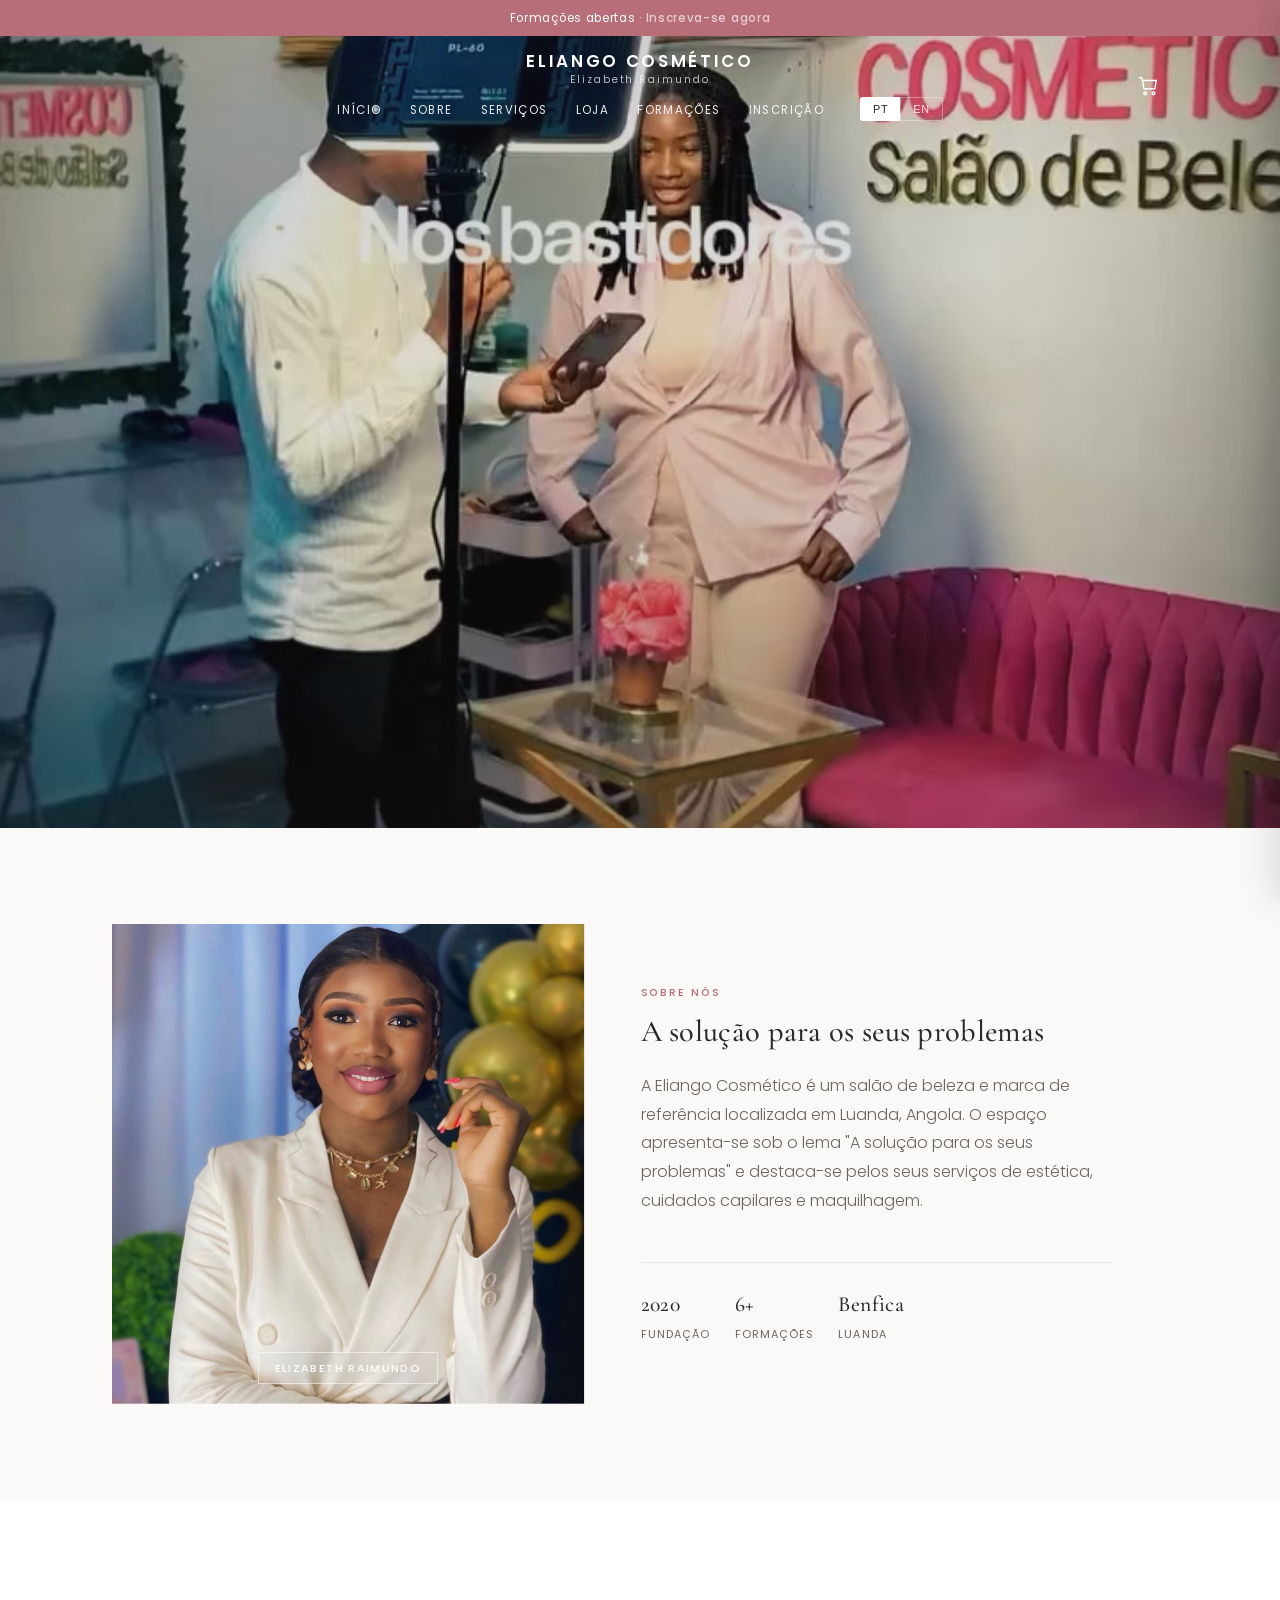
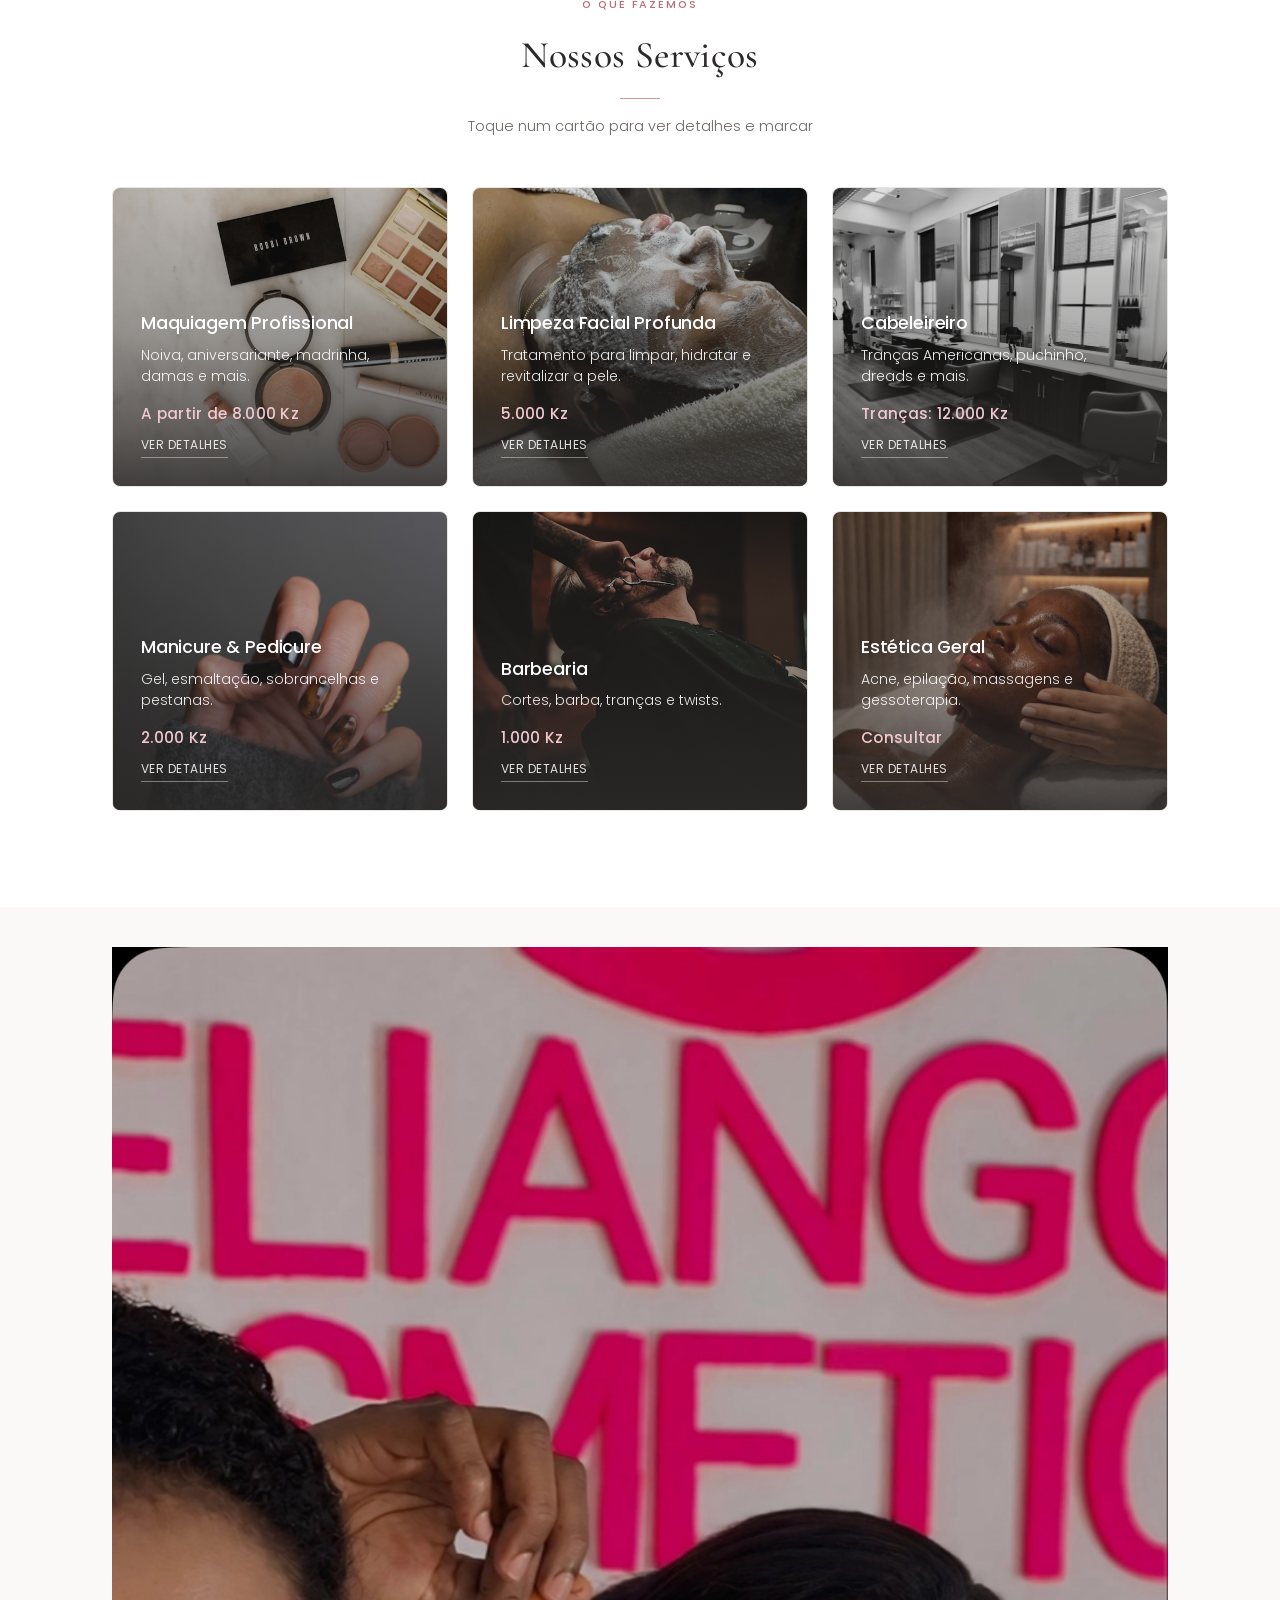
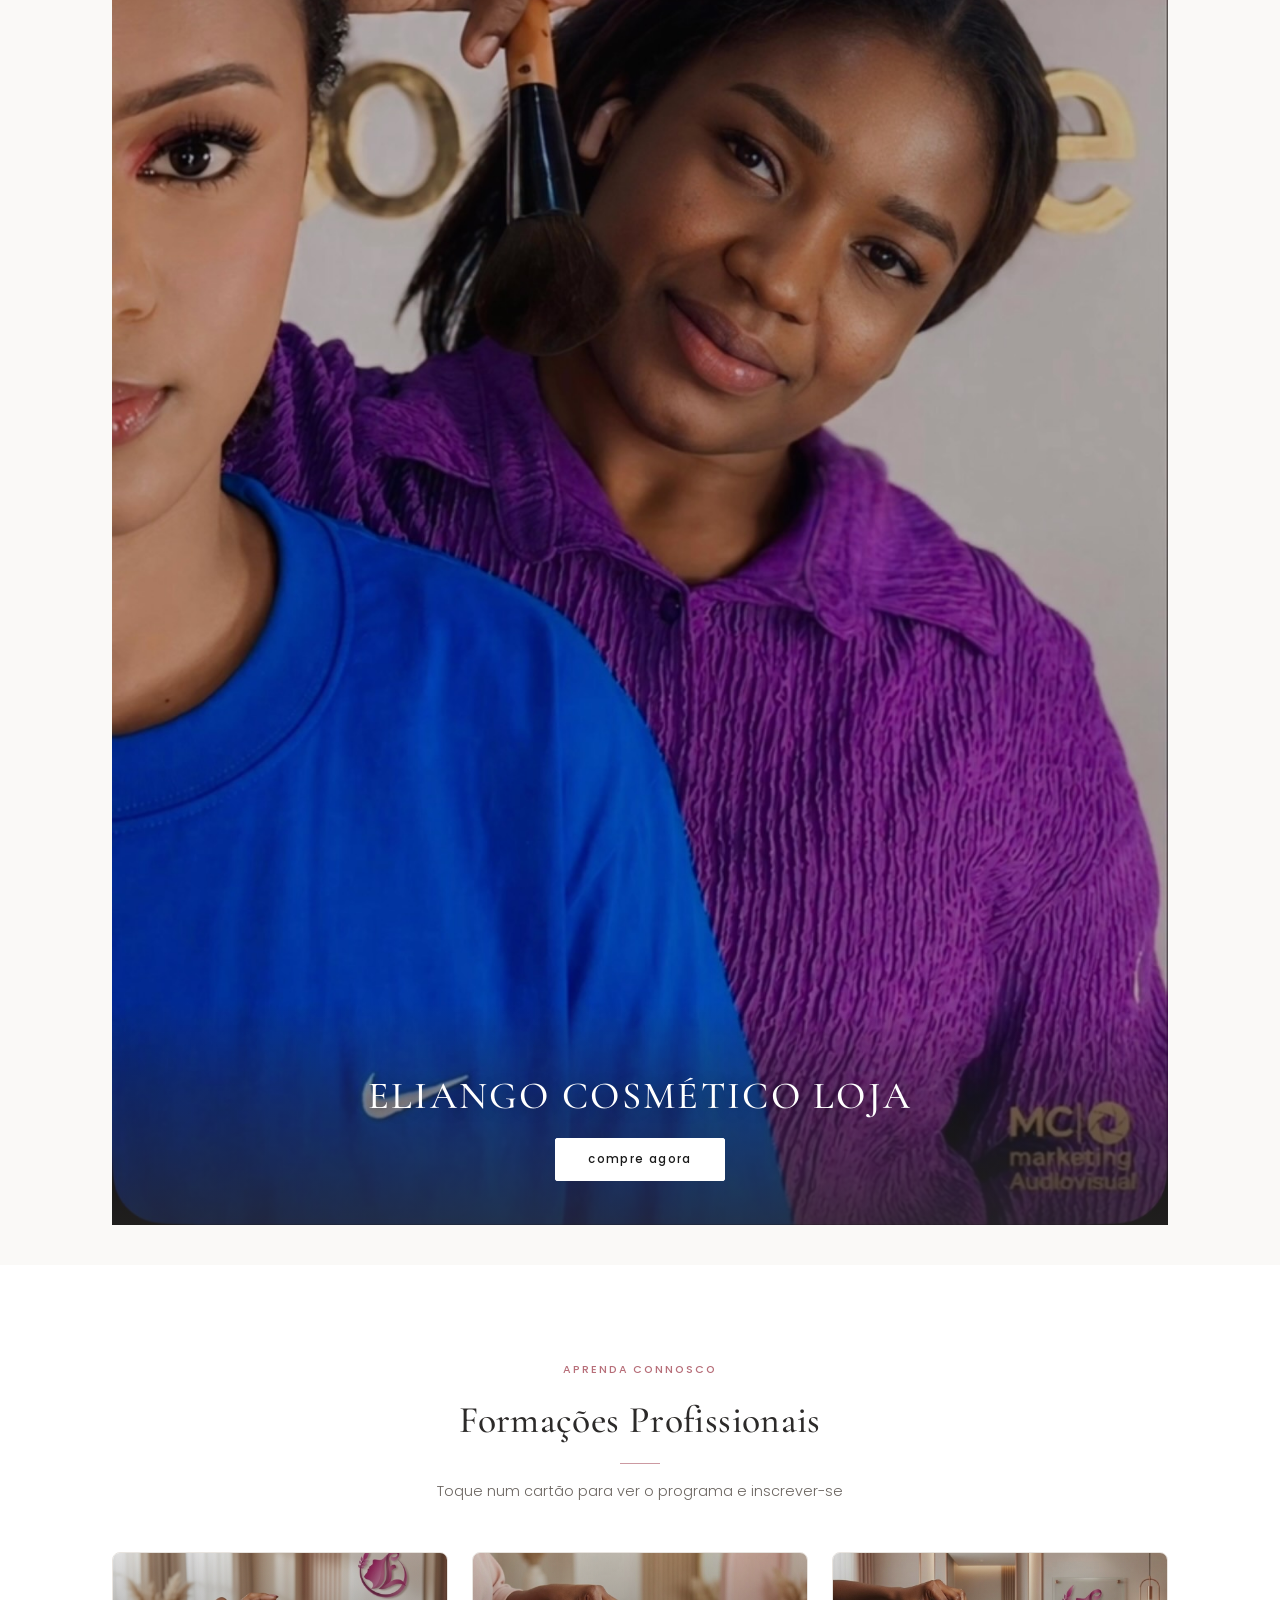
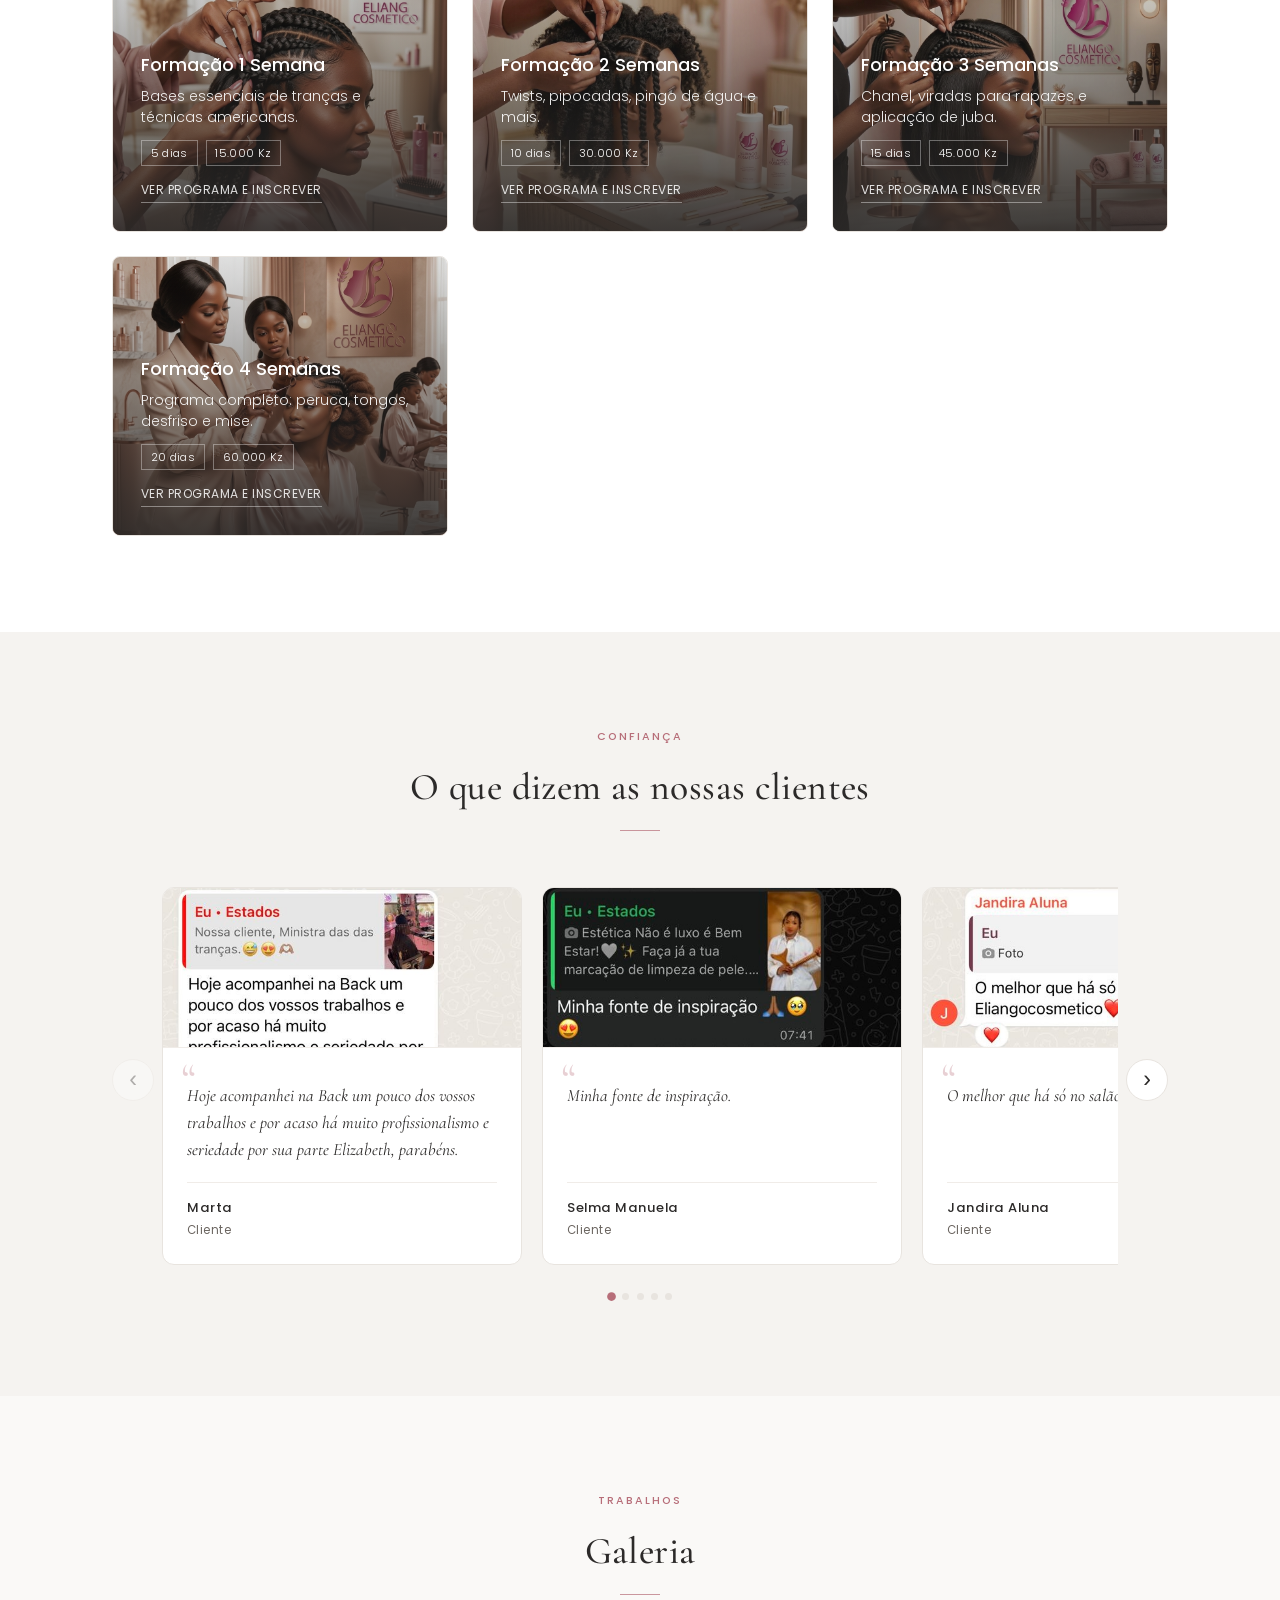
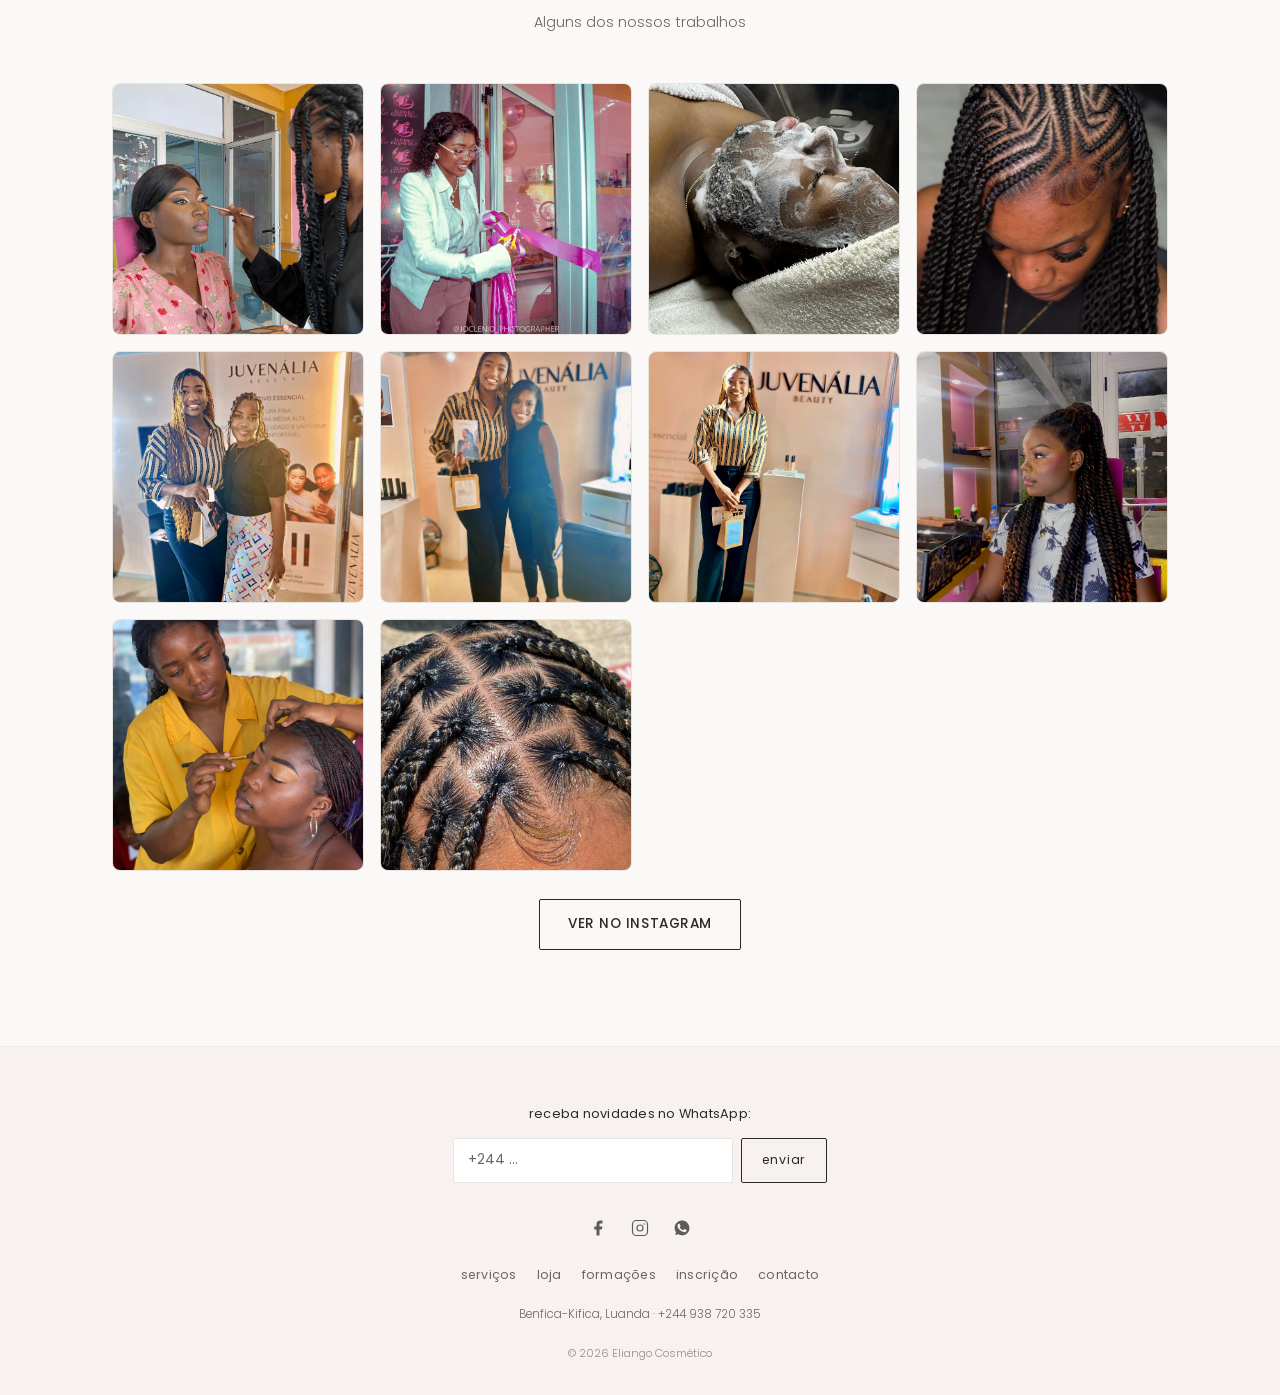
==== commit b163c2ff: "up" ====
--- a/eliango-cosmetico 4/index.html
+++ b/eliango-cosmetico 4/index.html
@@ -264,8 +264,8 @@
         <p data-lang="en">Tap a card to see the program and enroll</p>
       </div>
       <div class="courses-grid reveal">
-        <article class="course-card" data-details='{"titlePt":"Formação 1 Semana","titleEn":"1-Week Course","descPt":"Formação intensiva de 5 dias com as bases essenciais de tranças e técnicas americanas.","descEn":"Intensive 5-day training covering essential braids and American techniques.","schedulePt":"5 dias","scheduleEn":"5 days","price":"15.000 Kz","img":"images/course-hair.jpg","detailsPt":["Cordoletes","Bobis Americanos","Com e sem cachos","Viradas Americanas","De mão"],"detailsEn":["Cordoletes","American bobbis","With and without curls","American turns","By hand"]}'>
-          <img class="bg" src="images/course-hair.jpg" alt="Formação 1 semana" loading="lazy">
+        <article class="course-card" data-details='{"titlePt":"Formação 1 Semana","titleEn":"1-Week Course","descPt":"Formação intensiva de 5 dias com as bases essenciais de tranças e técnicas americanas.","descEn":"Intensive 5-day training covering essential braids and American techniques.","schedulePt":"5 dias","scheduleEn":"5 days","price":"15.000 Kz","img":"images/course-1semana.jpg","detailsPt":["Cordoletes","Bobis Americanos","Com e sem cachos","Viradas Americanas","De mão"],"detailsEn":["Cordoletes","American bobbis","With and without curls","American turns","By hand"]}'>
+          <img class="bg" src="images/course-1semana.jpg" alt="Formação 1 semana" loading="lazy">
           <div class="course-body">
             <h3 data-lang="pt">Formação 1 Semana</h3>
             <h3 data-lang="en">1-Week Course</h3>
@@ -281,8 +281,8 @@
           </div>
         </article>
 
-        <article class="course-card" data-details='{"titlePt":"Formação 2 Semanas","titleEn":"2-Week Course","descPt":"Formação de 10 dias com técnicas intermédias de tranças, twists e estilos americanos.","descEn":"10-day training with intermediate braid, twist and American style techniques.","schedulePt":"10 dias","scheduleEn":"10 days","price":"30.000 Kz","img":"images/cabelereiro.jpg","detailsPt":["Cordoletes","Bobes Americano com e sem Cachos","Twist normal e Rústico","De mão","Pipocadas","Pingo de Água","Virada Americana","Natural Twist","Bobis Americanas com Viradas"],"detailsEn":["Cordoletes","American bobbis with and without curls","Normal and rustic twist","By hand","Pipocadas","Water drop","American turn","Natural Twist","American bobbis with turns"]}'>
-          <img class="bg" src="images/cabelereiro.jpg" alt="Formação 2 semanas" loading="lazy">
+        <article class="course-card" data-details='{"titlePt":"Formação 2 Semanas","titleEn":"2-Week Course","descPt":"Formação de 10 dias com técnicas intermédias de tranças, twists e estilos americanos.","descEn":"10-day training with intermediate braid, twist and American style techniques.","schedulePt":"10 dias","scheduleEn":"10 days","price":"30.000 Kz","img":"images/course-2semanas.jpg","detailsPt":["Cordoletes","Bobes Americano com e sem Cachos","Twist normal e Rústico","De mão","Pipocadas","Pingo de Água","Virada Americana","Natural Twist","Bobis Americanas com Viradas"],"detailsEn":["Cordoletes","American bobbis with and without curls","Normal and rustic twist","By hand","Pipocadas","Water drop","American turn","Natural Twist","American bobbis with turns"]}'>
+          <img class="bg" src="images/course-2semanas.jpg" alt="Formação 2 semanas" loading="lazy">
           <div class="course-body">
             <h3 data-lang="pt">Formação 2 Semanas</h3>
             <h3 data-lang="en">2-Week Course</h3>
@@ -298,8 +298,8 @@
           </div>
         </article>
 
-        <article class="course-card" data-details='{"titlePt":"Formação 3 Semanas","titleEn":"3-Week Course","descPt":"Formação de 15 dias com técnicas avançadas, incluindo Chanel, viradas para rapazes e aplicação de juba.","descEn":"15-day training with advanced techniques, including Chanel, men turns and juba application.","schedulePt":"15 dias","scheduleEn":"15 days","price":"45.000 Kz","img":"images/hair.jpg","detailsPt":["Cordoletes","Bobes Americano com e sem Cachos","Twist normal e Rústico","De mão","Pipocadas","Pingo de Água","Virada Americana","Natural Twist","Bobis Americanas com Viradas","Chanel","Viradas para rapazes","Aplicação de juba","Com e sem viradas"],"detailsEn":["Cordoletes","American bobbis with and without curls","Normal and rustic twist","By hand","Pipocadas","Water drop","American turn","Natural Twist","American bobbis with turns","Chanel","Men turns","Juba application","With and without turns"]}'>
-          <img class="bg" src="images/hair.jpg" alt="Formação 3 semanas" loading="lazy">
+        <article class="course-card" data-details='{"titlePt":"Formação 3 Semanas","titleEn":"3-Week Course","descPt":"Formação de 15 dias com técnicas avançadas, incluindo Chanel, viradas para rapazes e aplicação de juba.","descEn":"15-day training with advanced techniques, including Chanel, men turns and juba application.","schedulePt":"15 dias","scheduleEn":"15 days","price":"45.000 Kz","img":"images/course-3semanas.jpg","detailsPt":["Cordoletes","Bobes Americano com e sem Cachos","Twist normal e Rústico","De mão","Pipocadas","Pingo de Água","Virada Americana","Natural Twist","Bobis Americanas com Viradas","Chanel","Viradas para rapazes","Aplicação de juba","Com e sem viradas"],"detailsEn":["Cordoletes","American bobbis with and without curls","Normal and rustic twist","By hand","Pipocadas","Water drop","American turn","Natural Twist","American bobbis with turns","Chanel","Men turns","Juba application","With and without turns"]}'>
+          <img class="bg" src="images/course-3semanas.jpg" alt="Formação 3 semanas" loading="lazy">
           <div class="course-body">
             <h3 data-lang="pt">Formação 3 Semanas</h3>
             <h3 data-lang="en">3-Week Course</h3>
@@ -315,8 +315,8 @@
           </div>
         </article>
 
-        <article class="course-card" data-details='{"titlePt":"Formação 4 Semanas","titleEn":"4-Week Course","descPt":"Formação completa de 20 dias: todas as técnicas + peruca, tongos, desfriso e mise completo.","descEn":"Complete 20-day training: all techniques + wig, tongs, straightening and full mise.","schedulePt":"20 dias","scheduleEn":"20 days","price":"60.000 Kz","img":"images/course-hair.jpg","detailsPt":["Cordoletes","Bobes Americano com e sem Cachos","Twist normal e Rústico","De mão","Pipocadas","Pingo de Água","Virada Americana","Natural Twist","Bobis Americanas com Viradas","Chanel","Viradas para rapazes","Aplicação de juba","Com e sem viradas","Puxinho Rabo de cavalo","Aplicação chocolate","Técnicas de lavagem e tratamento na peruca e Tongos","Desfriso com Breche e chapinha a vapor","Mise completo"],"detailsEn":["Cordoletes","American bobbis with and without curls","Normal and rustic twist","By hand","Pipocadas","Water drop","American turn","Natural Twist","American bobbis with turns","Chanel","Men turns","Juba application","With and without turns","Pony puff","Chocolate application","Wig wash and treatment techniques and tongs","Straightening with break and steam iron","Full mise"]}'>
-          <img class="bg" src="images/course-hair.jpg" alt="Formação 4 semanas" loading="lazy">
+        <article class="course-card" data-details='{"titlePt":"Formação 4 Semanas","titleEn":"4-Week Course","descPt":"Formação completa de 20 dias: todas as técnicas + peruca, tongos, desfriso e mise completo.","descEn":"Complete 20-day training: all techniques + wig, tongs, straightening and full mise.","schedulePt":"20 dias","scheduleEn":"20 days","price":"60.000 Kz","img":"images/course-4semanas.jpg","detailsPt":["Cordoletes","Bobes Americano com e sem Cachos","Twist normal e Rústico","De mão","Pipocadas","Pingo de Água","Virada Americana","Natural Twist","Bobis Americanas com Viradas","Chanel","Viradas para rapazes","Aplicação de juba","Com e sem viradas","Puxinho Rabo de cavalo","Aplicação chocolate","Técnicas de lavagem e tratamento na peruca e Tongos","Desfriso com Breche e chapinha a vapor","Mise completo"],"detailsEn":["Cordoletes","American bobbis with and without curls","Normal and rustic twist","By hand","Pipocadas","Water drop","American turn","Natural Twist","American bobbis with turns","Chanel","Men turns","Juba application","With and without turns","Pony puff","Chocolate application","Wig wash and treatment techniques and tongs","Straightening with break and steam iron","Full mise"]}'>
+          <img class="bg" src="images/course-4semanas.jpg" alt="Formação 4 semanas" loading="lazy">
           <div class="course-body">
             <h3 data-lang="pt">Formação 4 Semanas</h3>
             <h3 data-lang="en">4-Week Course</h3>
@@ -349,54 +349,79 @@
         <button class="t-nav t-prev" type="button" aria-label="Anterior">‹</button>
         <div class="testimonials-track" id="testimonialsTrack">
           <blockquote class="testimonial">
-            <span class="t-quote" aria-hidden="true">“</span>
-            <p data-lang="pt">Hoje acompanhei na Back um pouco dos vossos trabalhos e por acaso há muito profissionalismo e seriedade por sua parte Elizabeth, parabéns.</p>
-            <p data-lang="en">Today I saw some of your work on the Back and there is a lot of professionalism and seriousness on your part Elizabeth, congratulations.</p>
-            <footer>
-              <strong>Marta</strong>
-              <span data-lang="pt">Cliente</span>
-              <span data-lang="en">Client</span>
-            </footer>
+            <div class="t-photo">
+              <img src="images/testimonial-marta.jpg" alt="Depoimento de Marta" loading="lazy">
+            </div>
+            <div class="t-content">
+              <span class="t-quote" aria-hidden="true">“</span>
+              <p data-lang="pt">Hoje acompanhei na Back um pouco dos vossos trabalhos e por acaso há muito profissionalismo e seriedade por sua parte Elizabeth, parabéns.</p>
+              <p data-lang="en">Today I saw some of your work on the Back and there is a lot of professionalism and seriousness on your part Elizabeth, congratulations.</p>
+              <footer>
+                <strong>Marta</strong>
+                <span data-lang="pt">Cliente</span>
+                <span data-lang="en">Client</span>
+              </footer>
+            </div>
           </blockquote>
           <blockquote class="testimonial">
-            <span class="t-quote" aria-hidden="true">“</span>
-            <p data-lang="pt">Minha fonte de inspiração.</p>
-            <p data-lang="en">My source of inspiration.</p>
-            <footer>
-              <strong>Selma Manuela</strong>
-              <span data-lang="pt">Cliente</span>
-              <span data-lang="en">Client</span>
-            </footer>
+            <div class="t-photo">
+              <img src="images/testimonial-selma.jpg" alt="Depoimento de Selma Manuela" loading="lazy">
+            </div>
+            <div class="t-content">
+              <span class="t-quote" aria-hidden="true">“</span>
+              <p data-lang="pt">Minha fonte de inspiração.</p>
+              <p data-lang="en">My source of inspiration.</p>
+              <footer>
+                <strong>Selma Manuela</strong>
+                <span data-lang="pt">Cliente</span>
+                <span data-lang="en">Client</span>
+              </footer>
+            </div>
           </blockquote>
           <blockquote class="testimonial">
-            <span class="t-quote" aria-hidden="true">“</span>
-            <p data-lang="pt">O melhor que há só no salão Eliango Cosmético.</p>
-            <p data-lang="en">The best there is only at Eliango Cosmético salon.</p>
-            <footer>
-              <strong>Jandira Aluna</strong>
-              <span data-lang="pt">Cliente</span>
-              <span data-lang="en">Client</span>
-            </footer>
+            <div class="t-photo">
+              <img src="images/testimonial-jandira.jpg" alt="Depoimento de Jandira Aluna" loading="lazy">
+            </div>
+            <div class="t-content">
+              <span class="t-quote" aria-hidden="true">“</span>
+              <p data-lang="pt">O melhor que há só no salão Eliango Cosmético.</p>
+              <p data-lang="en">The best there is only at Eliango Cosmético salon.</p>
+              <footer>
+                <strong>Jandira Aluna</strong>
+                <span data-lang="pt">Cliente</span>
+                <span data-lang="en">Client</span>
+              </footer>
+            </div>
           </blockquote>
           <blockquote class="testimonial">
-            <span class="t-quote" aria-hidden="true">“</span>
-            <p data-lang="pt">Muito obrigada pela visita.</p>
-            <p data-lang="en">Thank you so much for the visit.</p>
-            <footer>
-              <strong>Juvenalia</strong>
-              <span data-lang="pt">Cliente</span>
-              <span data-lang="en">Client</span>
-            </footer>
+            <div class="t-photo">
+              <img src="images/testimonial-juvenalia.jpg" alt="Depoimento de Juvenalia" loading="lazy">
+            </div>
+            <div class="t-content">
+              <span class="t-quote" aria-hidden="true">“</span>
+              <p data-lang="pt">Muito obrigada pela visita.</p>
+              <p data-lang="en">Thank you so much for the visit.</p>
+              <footer>
+                <strong>Juvenalia</strong>
+                <span data-lang="pt">Empresária</span>
+                <span data-lang="en">Businesswoman</span>
+              </footer>
+            </div>
           </blockquote>
           <blockquote class="testimonial">
-            <span class="t-quote" aria-hidden="true">“</span>
-            <p data-lang="pt">🔥👏👏👏</p>
-            <p data-lang="en">🔥👏👏👏</p>
-            <footer>
-              <strong>Liliano Pedro</strong>
-              <span data-lang="pt">Cliente</span>
-              <span data-lang="en">Client</span>
-            </footer>
+            <div class="t-photo">
+              <img src="images/testimonial-liliano.jpg" alt="Depoimento de Liliano Pedro" loading="lazy">
+            </div>
+            <div class="t-content">
+              <span class="t-quote" aria-hidden="true">“</span>
+              <p data-lang="pt">🔥👏👏👏</p>
+              <p data-lang="en">🔥👏👏👏</p>
+              <footer>
+                <strong>Liliano Pedro</strong>
+                <span data-lang="pt">Influencer</span>
+                <span data-lang="en">Influencer</span>
+              </footer>
+            </div>
           </blockquote>
         </div>
         <button class="t-nav t-next" type="button" aria-label="Seguinte">›</button>
--- a/eliango-cosmetico 4/css/style.css
+++ b/eliango-cosmetico 4/css/style.css
@@ -1011,30 +1011,52 @@
   display: none;
 }
 .testimonial {
-  flex: 0 0 min(85%, 340px);
+  flex: 0 0 min(88%, 360px);
   scroll-snap-align: start;
   background: var(--white);
   border: 1px solid var(--border);
   border-radius: var(--radius-lg);
-  padding: 2rem 1.6rem 1.6rem;
+  padding: 0;
   margin: 0;
   position: relative;
   transition: box-shadow 0.3s ease, transform 0.3s ease, border-color 0.3s ease;
   display: flex;
   flex-direction: column;
-  min-height: 200px;
+  overflow: hidden;
+  min-height: 0;
 }
 .testimonial:hover {
   box-shadow: var(--shadow-hover);
   transform: translateY(-4px);
   border-color: var(--primary-soft);
 }
+.t-photo {
+  width: 100%;
+  height: 160px;
+  overflow: hidden;
+  background: var(--bg-alt);
+  border-bottom: 1px solid var(--border-soft);
+}
+.t-photo img {
+  width: 100%;
+  height: 100%;
+  object-fit: cover;
+  object-position: top center;
+  display: block;
+}
+.t-content {
+  padding: 1.35rem 1.5rem 1.5rem;
+  display: flex;
+  flex-direction: column;
+  flex: 1;
+  position: relative;
+}
 .t-quote {
   position: absolute;
-  top: 0.65rem;
+  top: 0.55rem;
   left: 1.1rem;
   font-family: var(--font-display);
-  font-size: 3.2rem;
+  font-size: 2.8rem;
   line-height: 1;
   color: var(--primary-soft);
   pointer-events: none;
@@ -1042,12 +1064,12 @@
 }
 .testimonial p {
   font-family: var(--font-display);
-  font-size: 1.12rem;
+  font-size: 1.08rem;
   font-weight: 400;
   font-style: italic;
   line-height: 1.55;
   color: var(--text);
-  margin: 0.75rem 0 1.35rem;
+  margin: 0.85rem 0 1.15rem;
   flex: 1;
 }
 .testimonial footer {
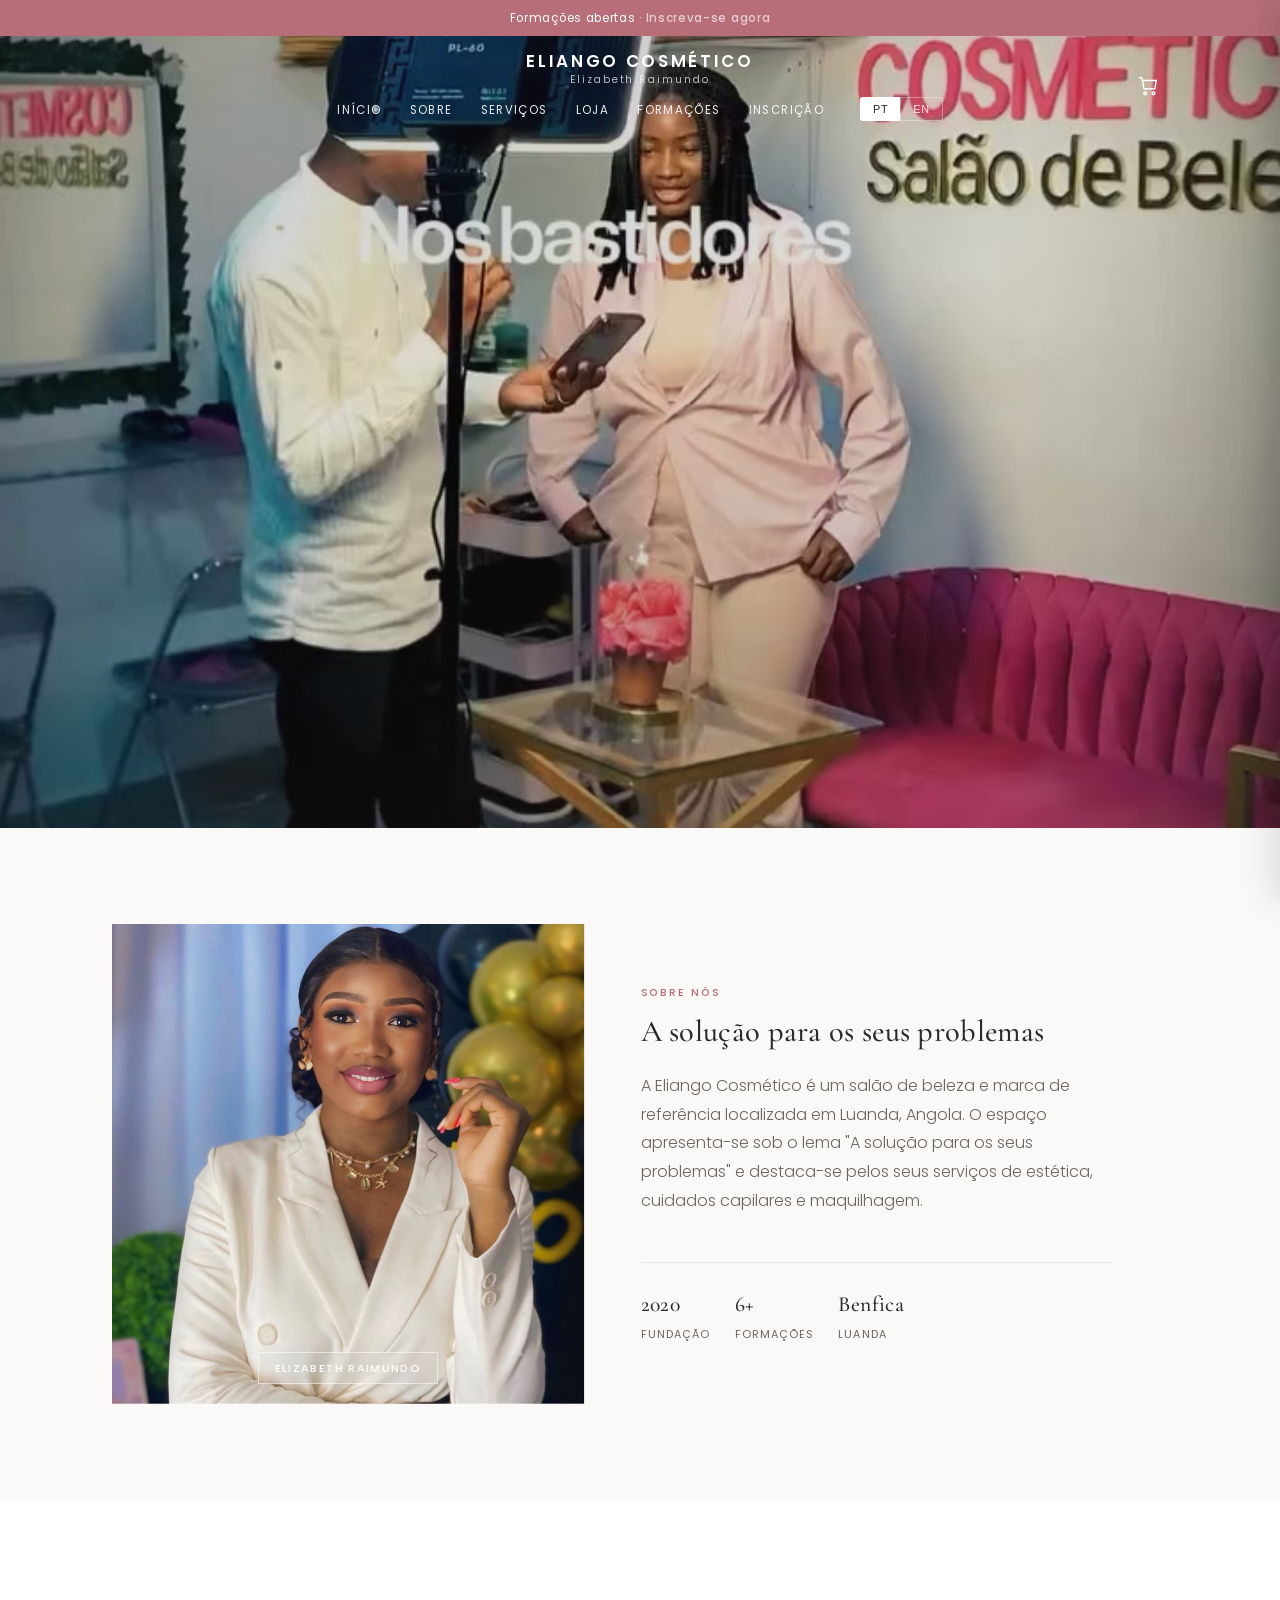
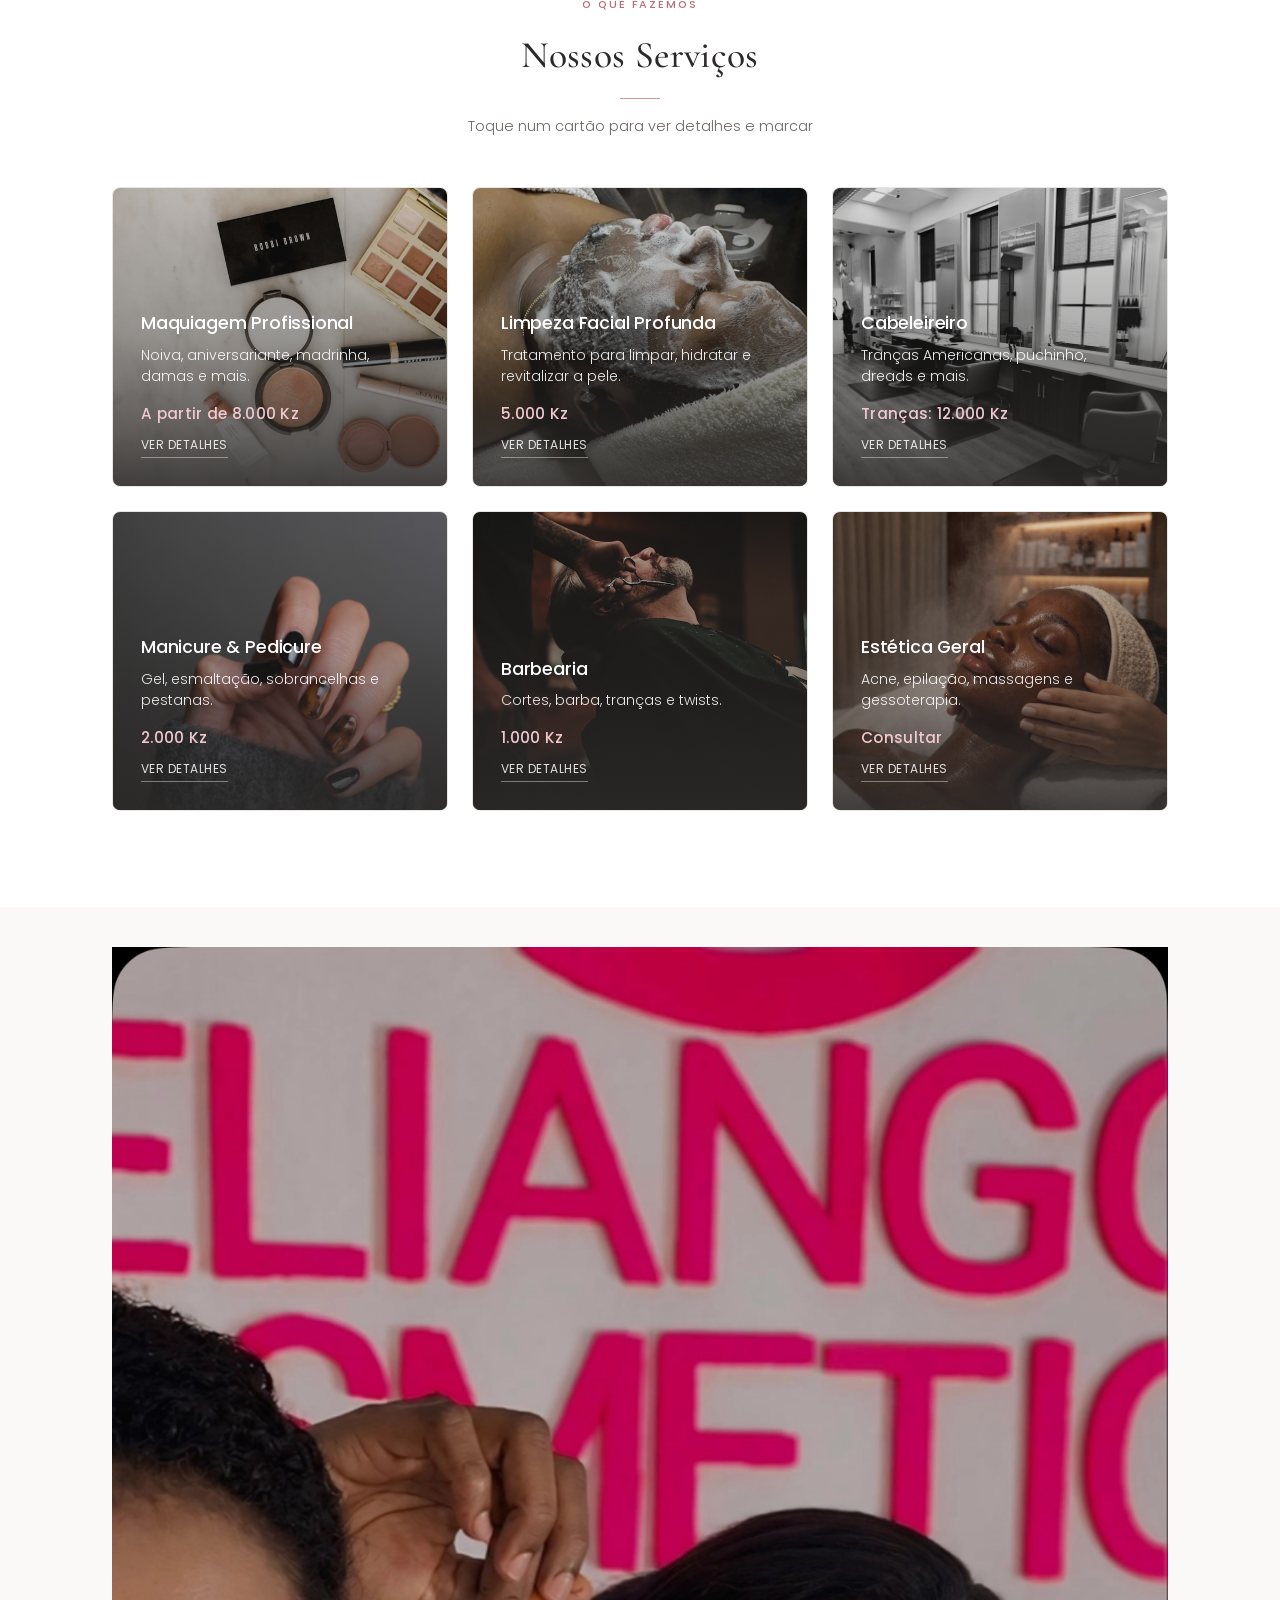
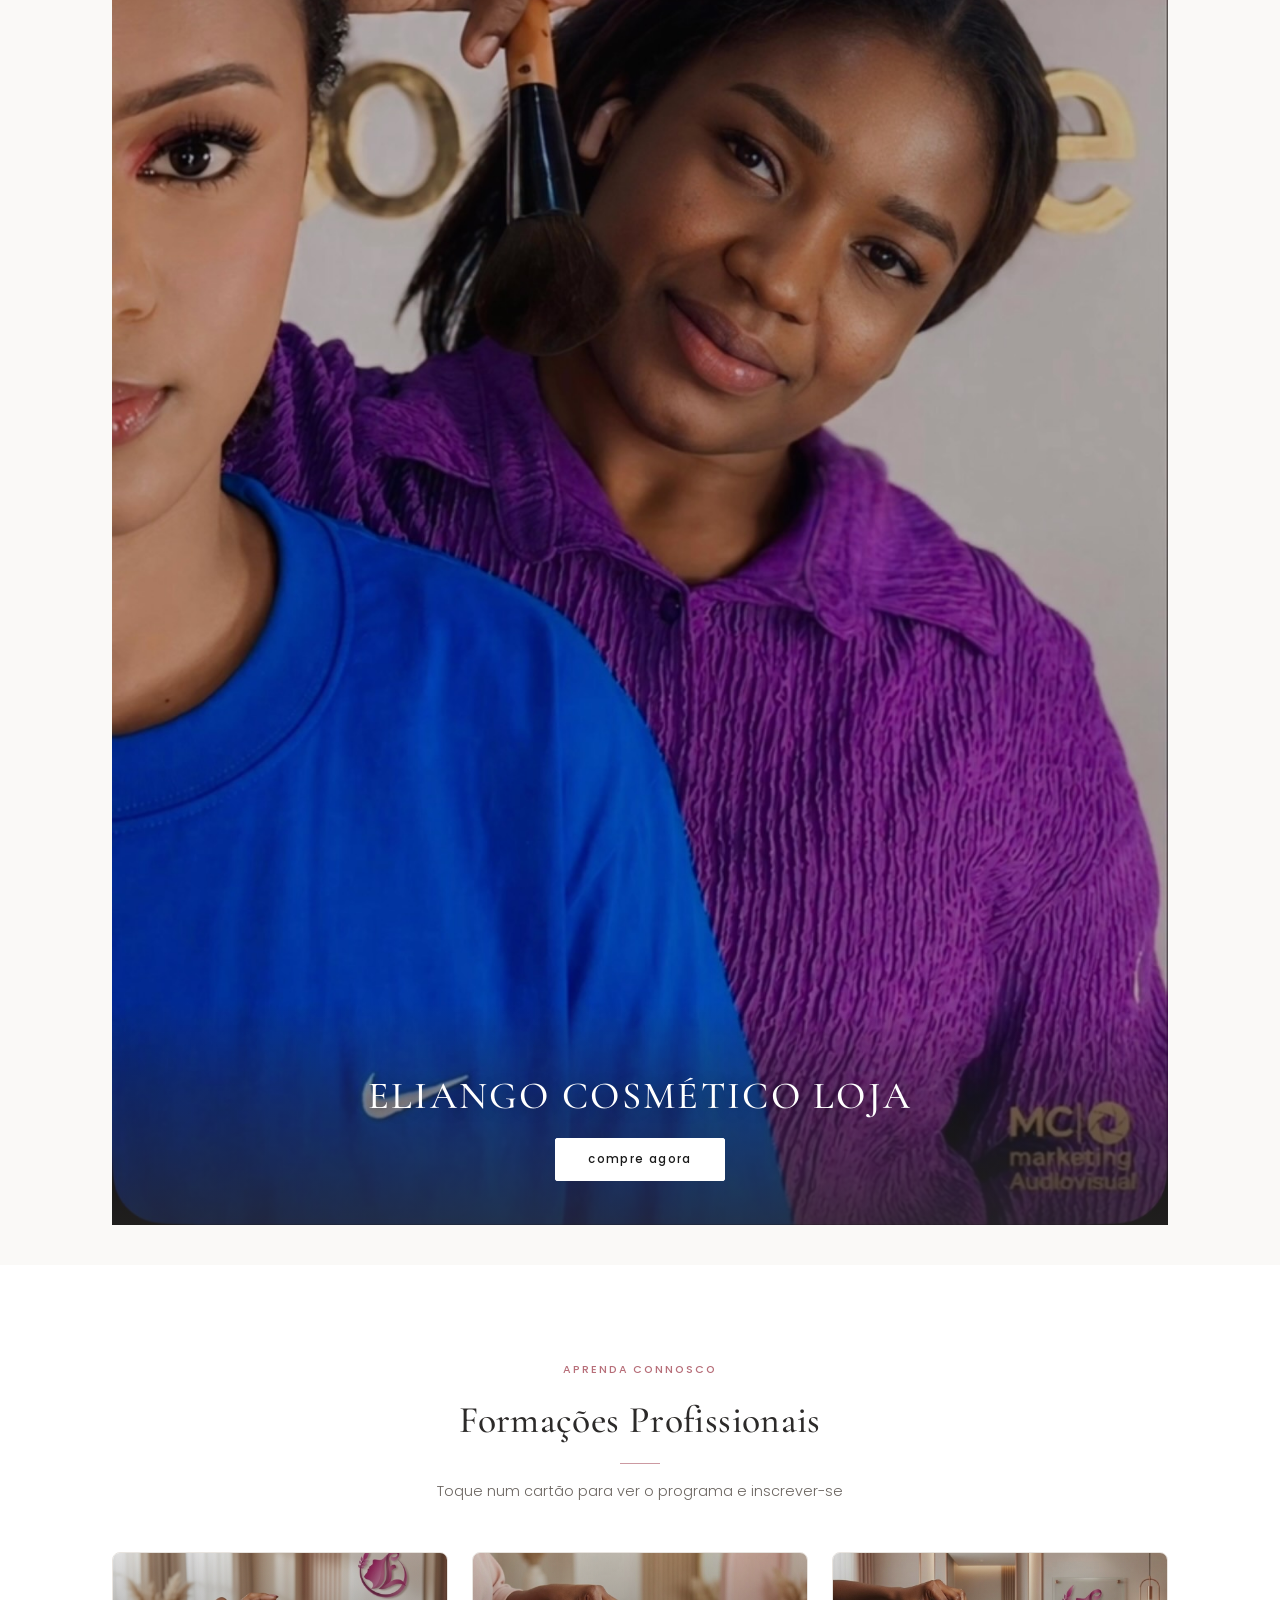
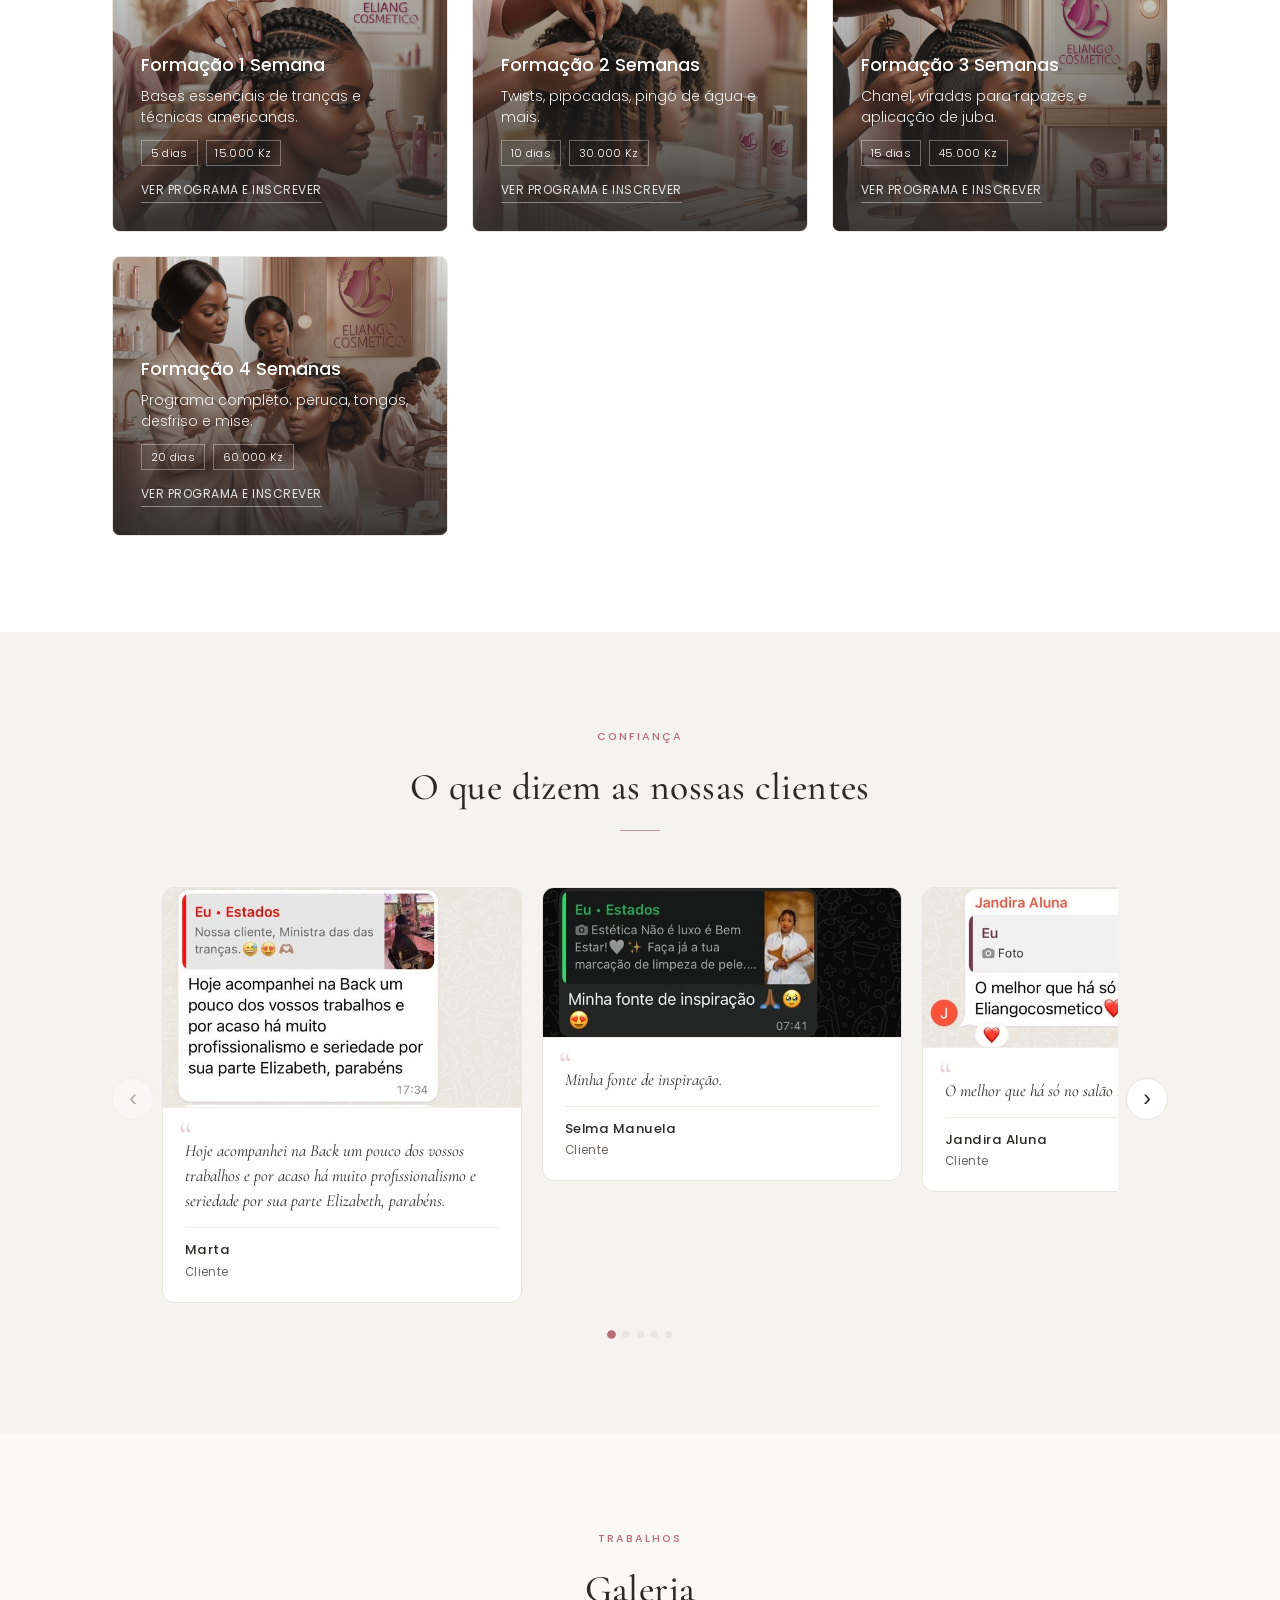
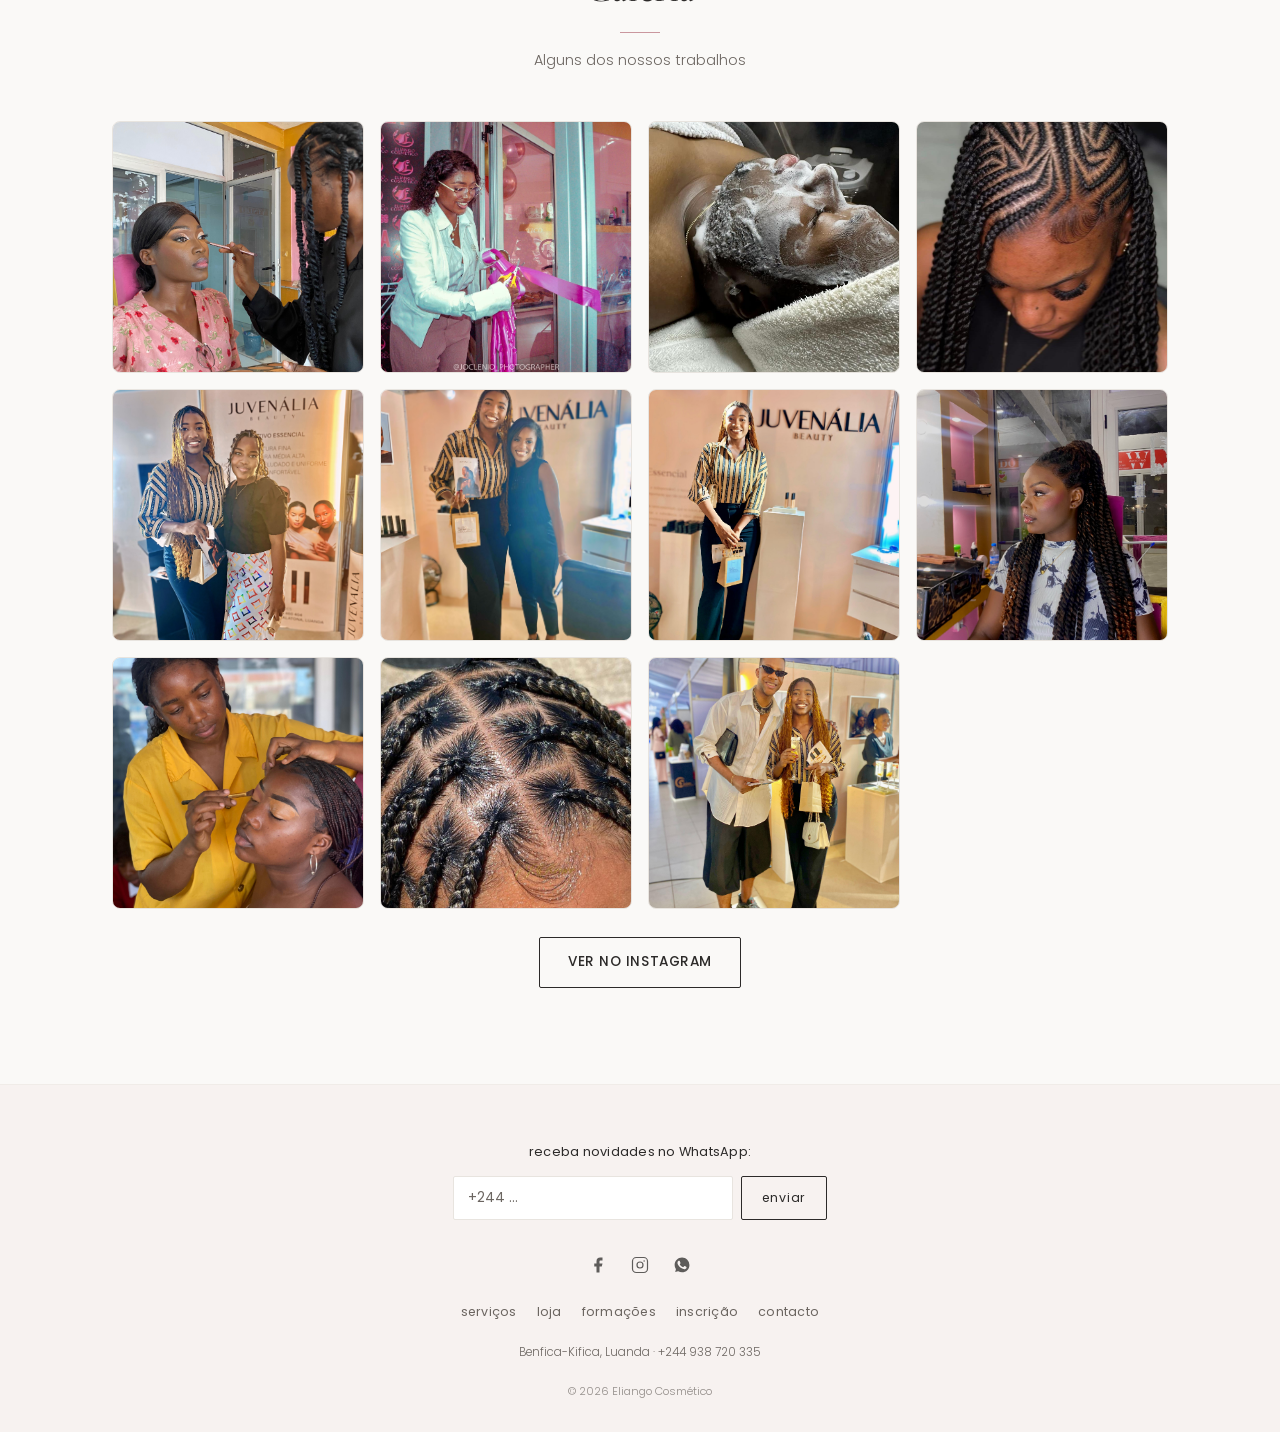
==== commit d99642c8: "up" ====
--- a/eliango-cosmetico 4/index.html
+++ b/eliango-cosmetico 4/index.html
@@ -453,6 +453,7 @@
         <button type="button" class="gallery-item" data-src="images/gallery8.jpg" aria-label="Ver foto 8"><img src="images/gallery8.jpg" alt="Trabalho 8" loading="lazy"></button>
         <button type="button" class="gallery-item" data-src="images/gallery9.jpg" aria-label="Ver foto 9"><img src="images/gallery9.jpg" alt="Trabalho 9" loading="lazy"></button>
         <button type="button" class="gallery-item" data-src="images/gallery10.jpg" aria-label="Ver foto 10"><img src="images/gallery10.jpg" alt="Trabalho 10" loading="lazy"></button>
+        <button type="button" class="gallery-item" data-src="images/gallery11.jpg" aria-label="Ver foto 11"><img src="images/gallery11.jpg" alt="Trabalho 11" loading="lazy"></button>
       </div>
       <div class="gallery-cta">
         <a href="https://www.instagram.com/eliangocosmetico/" target="_blank" rel="noopener" class="btn btn-outline-dark" data-lang="pt">Ver no Instagram</a>
--- a/eliango-cosmetico 4/css/style.css
+++ b/eliango-cosmetico 4/css/style.css
@@ -997,6 +997,7 @@
 }
 .testimonials-track {
   display: flex;
+  align-items: flex-start;
   gap: 1.25rem;
   overflow-x: auto;
   scroll-snap-type: x mandatory;
@@ -1032,31 +1033,28 @@
 }
 .t-photo {
   width: 100%;
-  height: 160px;
   overflow: hidden;
   background: var(--bg-alt);
   border-bottom: 1px solid var(--border-soft);
 }
 .t-photo img {
   width: 100%;
-  height: 100%;
-  object-fit: cover;
-  object-position: top center;
+  height: auto;
   display: block;
+  vertical-align: top;
 }
 .t-content {
-  padding: 1.35rem 1.5rem 1.5rem;
+  padding: 1.15rem 1.35rem 1.25rem;
   display: flex;
   flex-direction: column;
-  flex: 1;
   position: relative;
 }
 .t-quote {
   position: absolute;
-  top: 0.55rem;
-  left: 1.1rem;
+  top: 0.45rem;
+  left: 1rem;
   font-family: var(--font-display);
-  font-size: 2.8rem;
+  font-size: 2.4rem;
   line-height: 1;
   color: var(--primary-soft);
   pointer-events: none;
@@ -1064,20 +1062,20 @@
 }
 .testimonial p {
   font-family: var(--font-display);
-  font-size: 1.08rem;
+  font-size: 1.05rem;
   font-weight: 400;
   font-style: italic;
-  line-height: 1.55;
-  color: var(--text);
-  margin: 0.85rem 0 1.15rem;
-  flex: 1;
+  line-height: 1.5;
+  color: var(--text);
+  margin: 0.7rem 0 0.85rem;
 }
 .testimonial footer {
   display: flex;
   flex-direction: column;
-  gap: 0.15rem;
-  padding-top: 0.85rem;
+  gap: 0.1rem;
+  padding-top: 0.7rem;
   border-top: 1px solid var(--border-soft);
+  margin-top: auto;
 }
 .testimonial footer strong {
   font-family: var(--font);
@@ -1540,6 +1538,94 @@
   width: 100%;
   height: 240px;
   object-fit: cover;
+}
+
+/* Gallery lightbox — full image */
+.modal.modal-lightbox {
+  max-width: min(920px, 96vw);
+  background: transparent;
+  border: none;
+  box-shadow: none;
+  overflow: visible;
+}
+.modal.modal-lightbox #modalContent {
+  padding: 0;
+}
+.modal.modal-lightbox .modal-close {
+  color: #fff;
+  background: rgba(0, 0, 0, 0.35);
+  border-radius: 50%;
+  top: 0.5rem;
+  right: 0.5rem;
+}
+.modal.modal-lightbox .modal-close:hover {
+  color: #fff;
+  background: rgba(0, 0, 0, 0.55);
+}
+.modal-overlay:has(.modal-lightbox) {
+  background: rgba(20, 18, 17, 0.88);
+}
+.lightbox {
+  position: relative;
+  display: flex;
+  align-items: center;
+  justify-content: center;
+  max-height: 88vh;
+}
+.lightbox-img {
+  max-width: 100%;
+  max-height: 88vh;
+  width: auto;
+  height: auto;
+  object-fit: contain;
+  display: block;
+  border-radius: var(--radius);
+  box-shadow: 0 12px 40px rgba(0, 0, 0, 0.35);
+}
+.lightbox-btn {
+  position: absolute;
+  top: 50%;
+  transform: translateY(-50%);
+  width: 42px;
+  height: 42px;
+  border-radius: 50%;
+  border: none;
+  background: rgba(255, 255, 255, 0.92);
+  color: var(--text);
+  font-size: 1.5rem;
+  line-height: 1;
+  cursor: pointer;
+  display: flex;
+  align-items: center;
+  justify-content: center;
+  z-index: 3;
+  transition: background 0.2s ease;
+}
+.lightbox-btn:hover {
+  background: var(--white);
+}
+.lightbox-prev { left: 10px; }
+.lightbox-next { right: 10px; }
+.lightbox-counter {
+  position: absolute;
+  bottom: 12px;
+  left: 50%;
+  transform: translateX(-50%);
+  background: rgba(0, 0, 0, 0.55);
+  color: #fff;
+  font-size: 0.75rem;
+  letter-spacing: 0.06em;
+  padding: 0.3rem 0.7rem;
+  border-radius: 999px;
+}
+@media (max-width: 640px) {
+  .lightbox-btn {
+    width: 36px;
+    height: 36px;
+    font-size: 1.25rem;
+  }
+  .lightbox-prev { left: 6px; }
+  .lightbox-next { right: 6px; }
 }
 .modal-carousel .carousel-btn {
   position: absolute;
